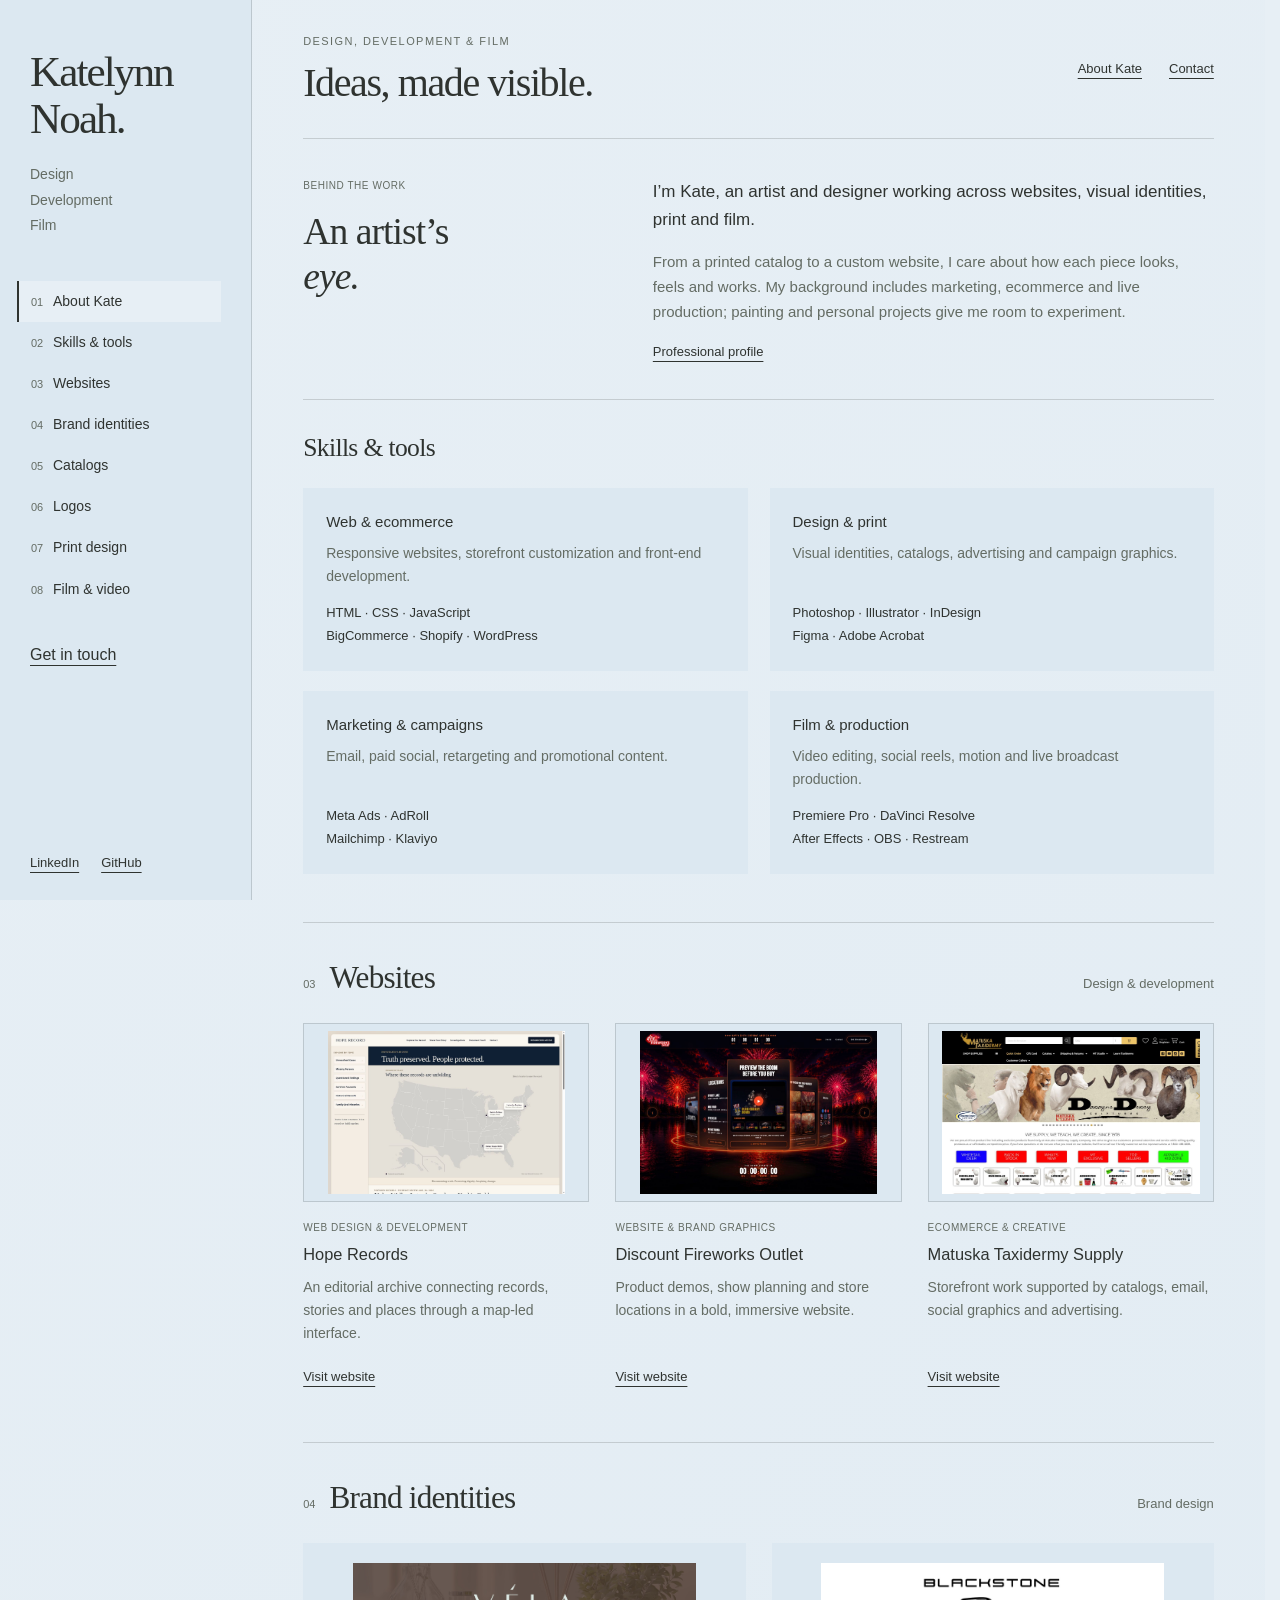
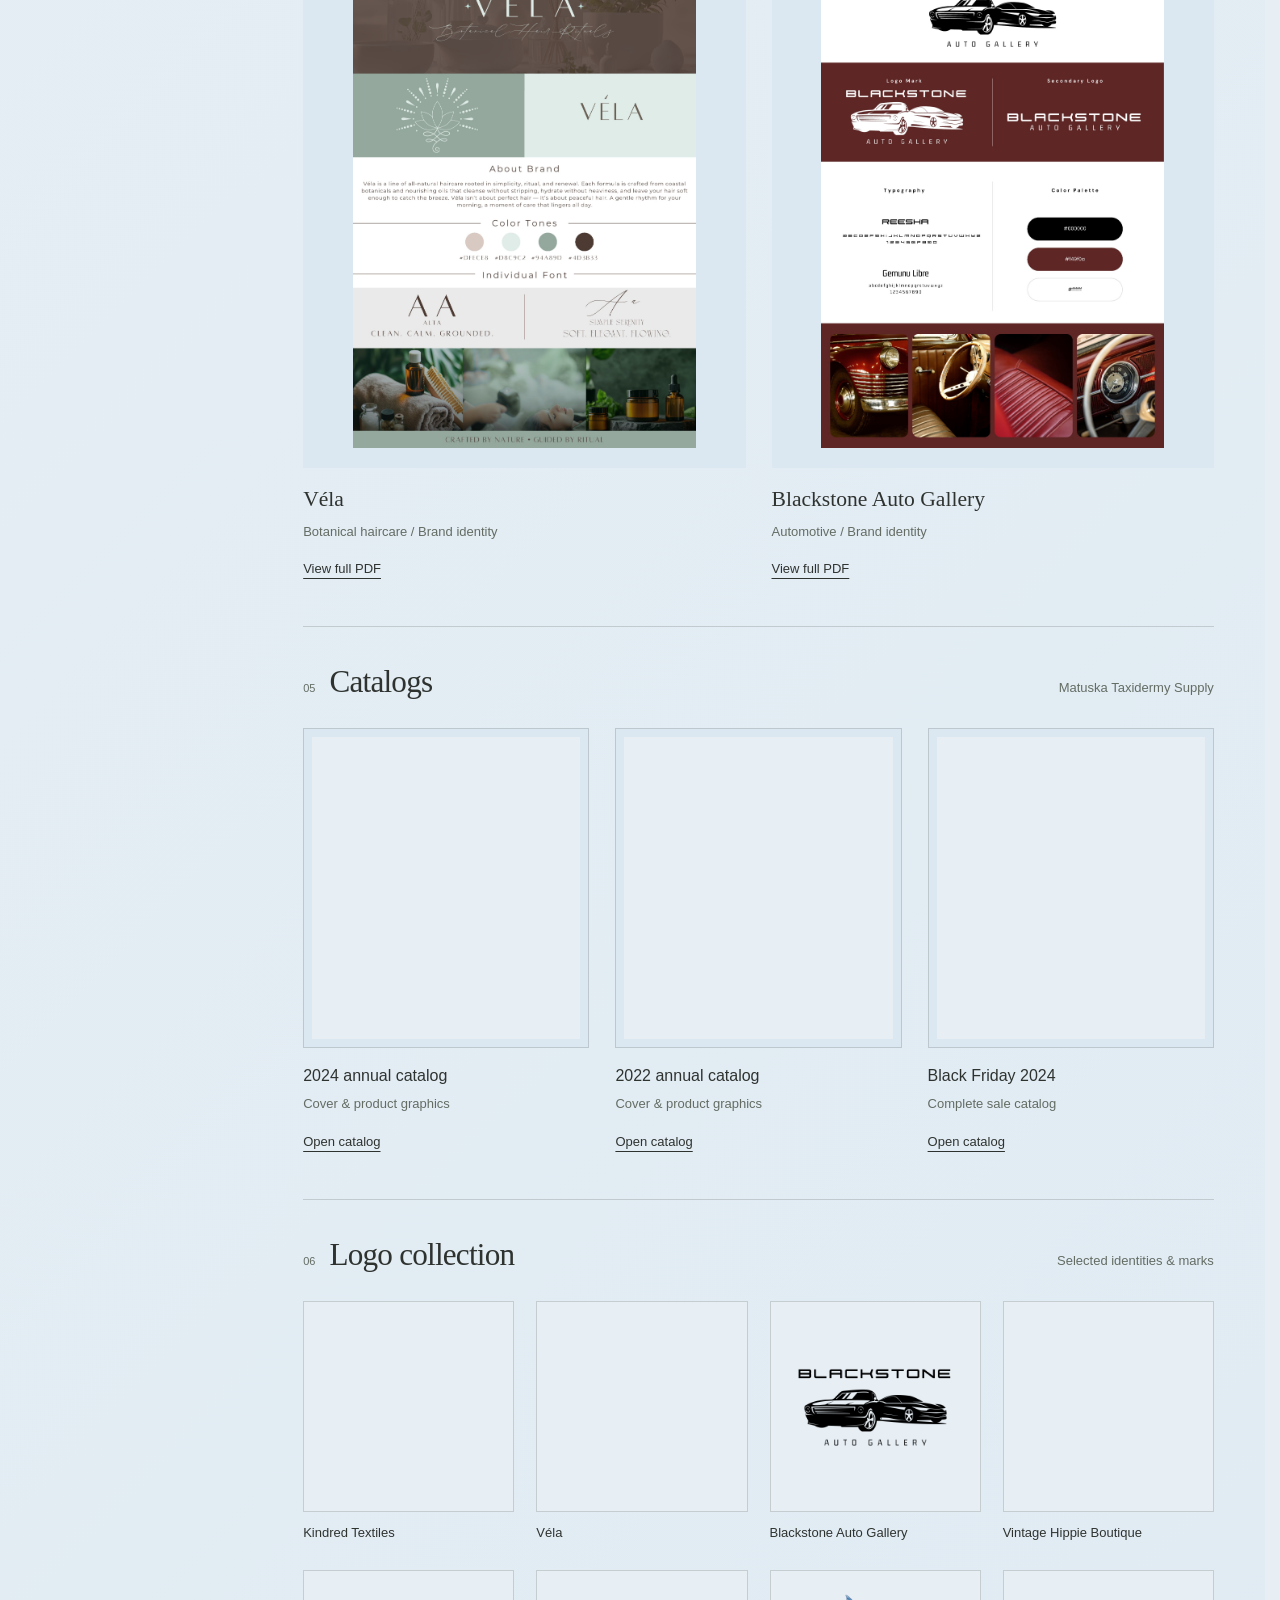
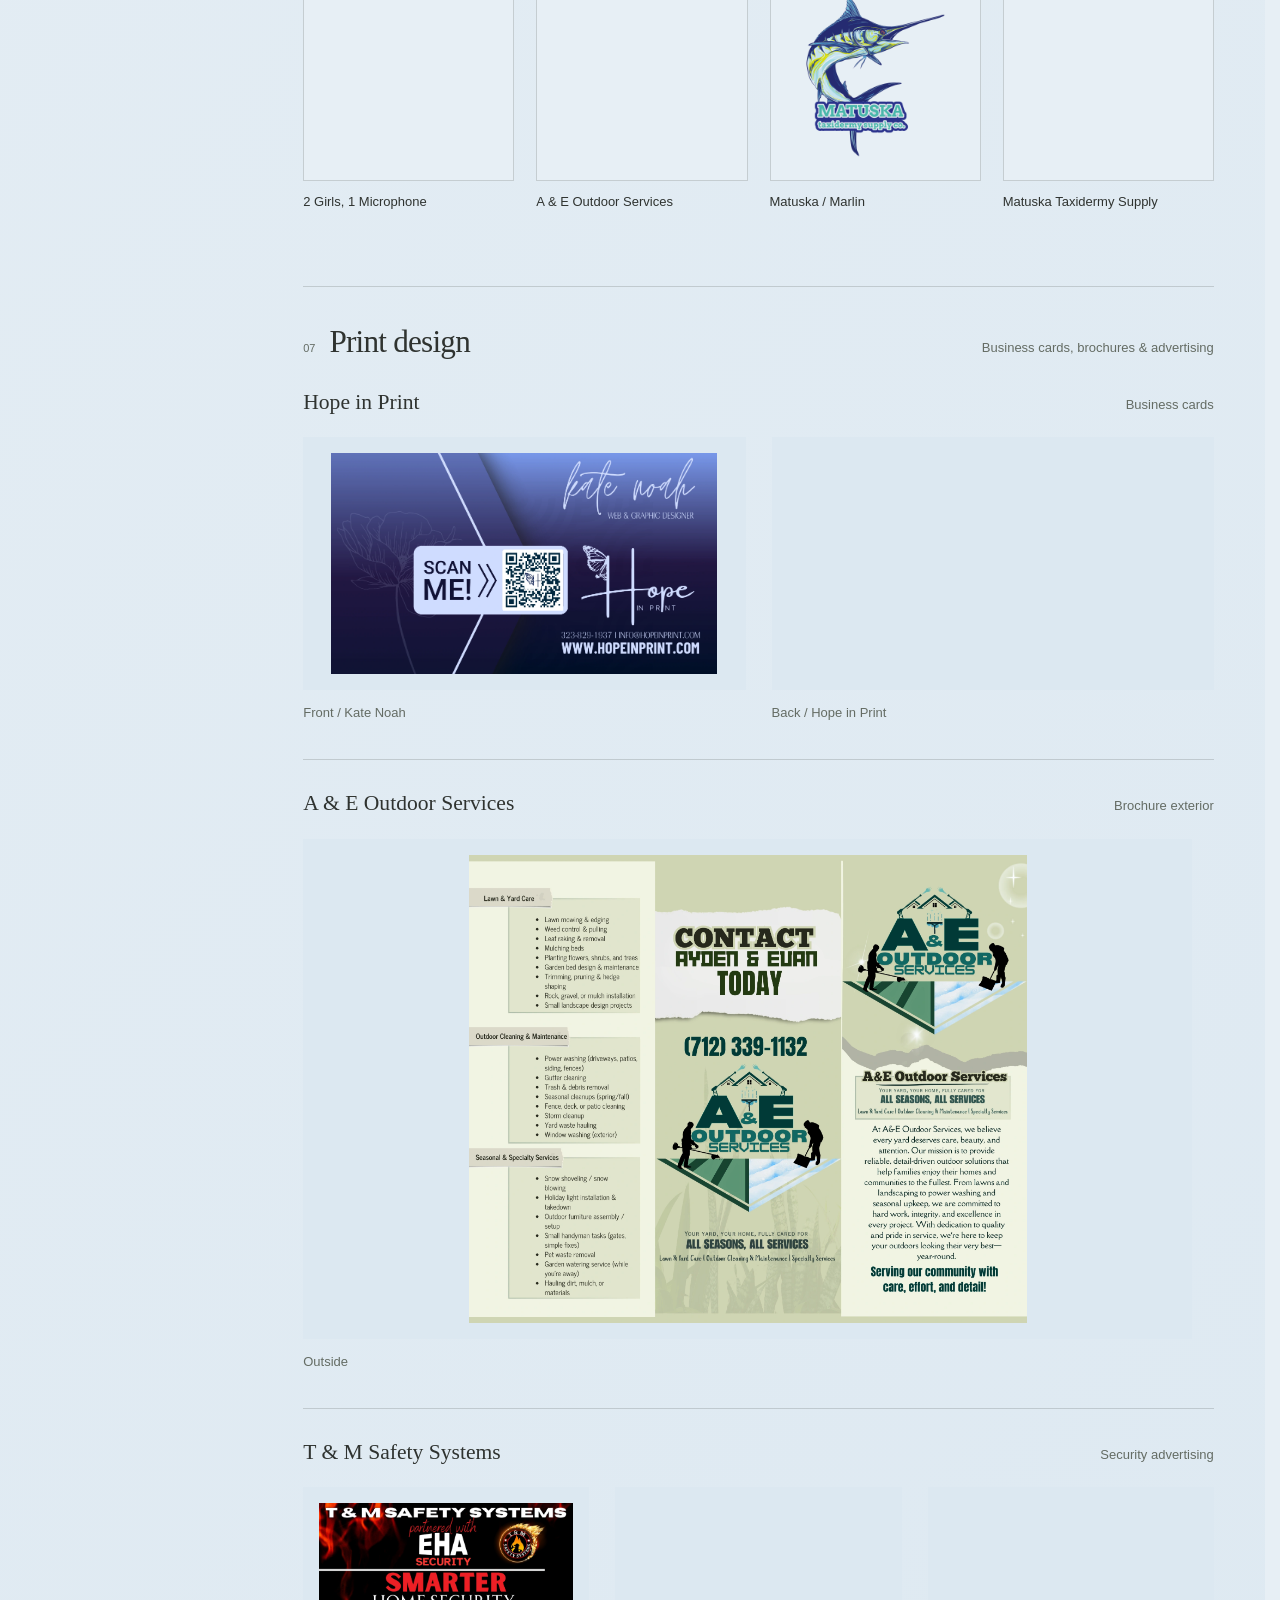
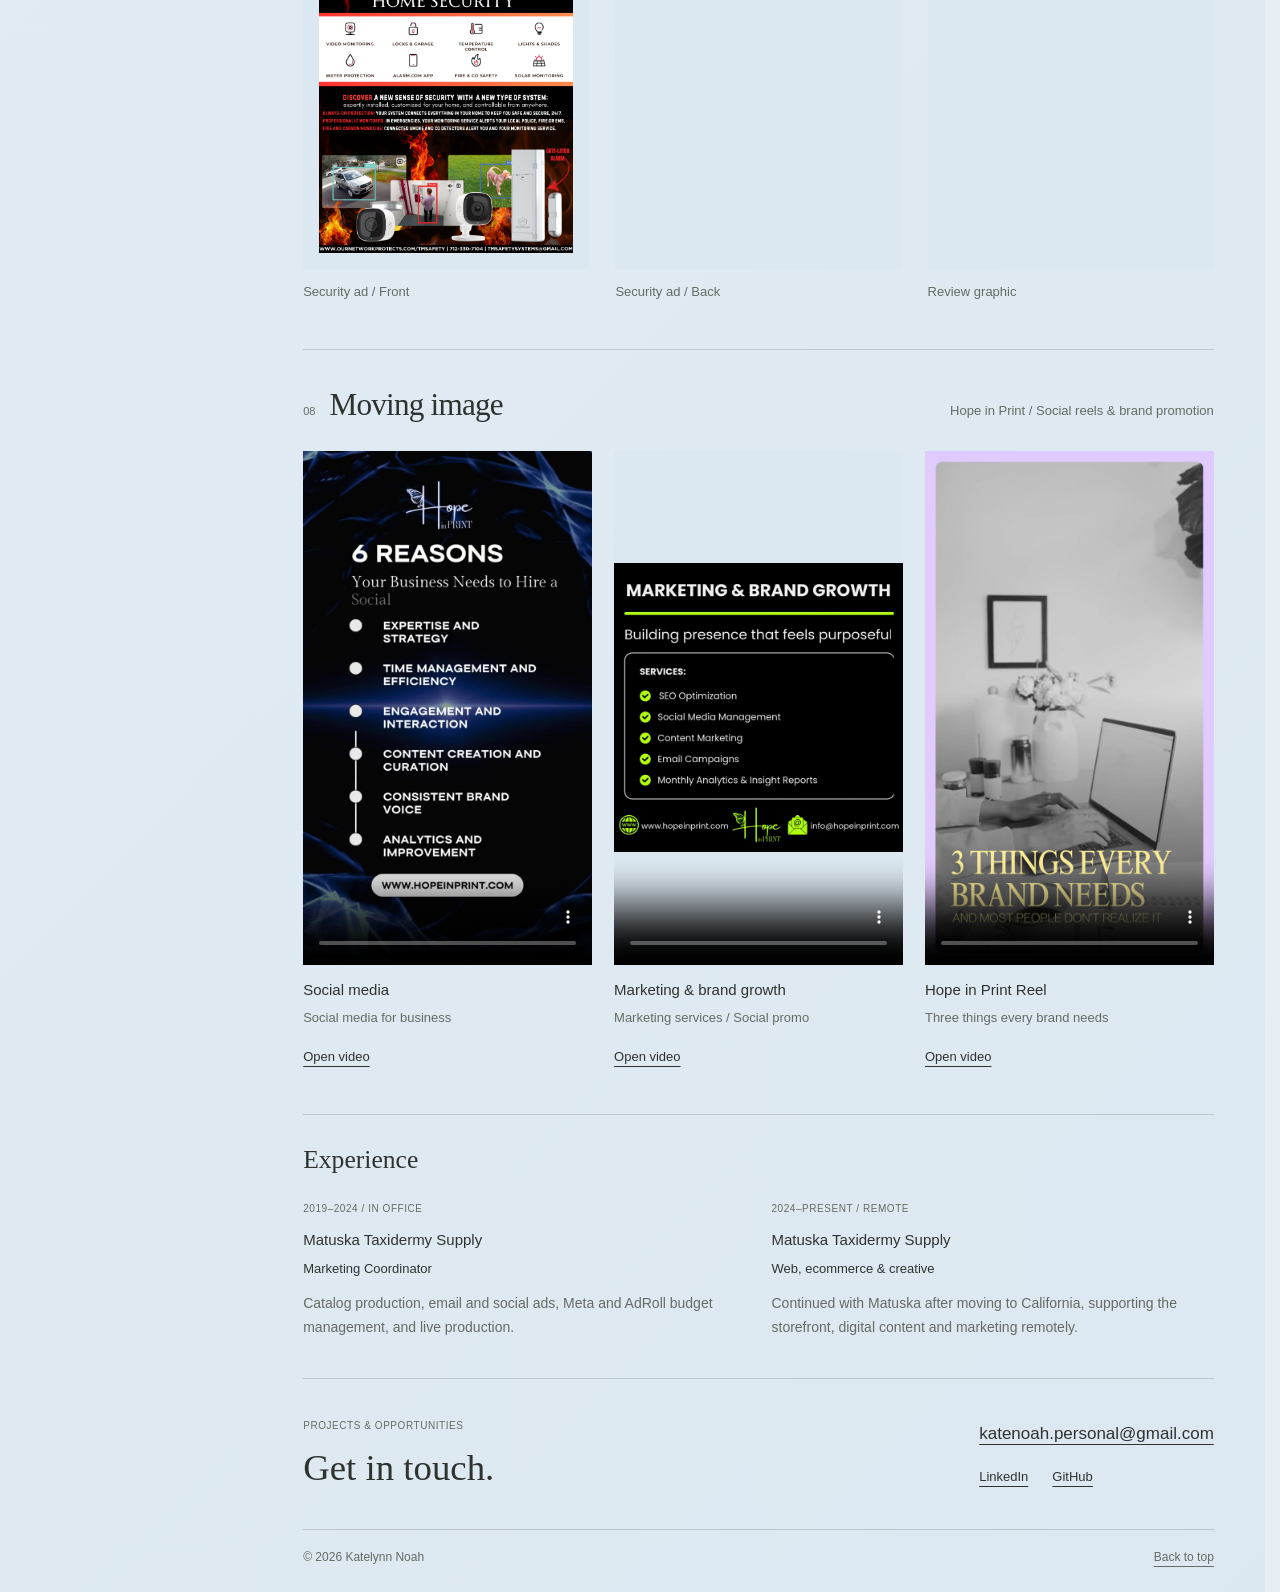
==== index.html @ a86d3ee1 "Soften portfolio into powder blue gradient with consistent logo surfaces" ====
<!doctype html>
<html lang="en">
<head>
  <meta charset="utf-8">
  <meta name="viewport" content="width=device-width, initial-scale=1">
  <meta name="theme-color" content="#e7eff5">
  <meta name="description" content="Katelynn Noah. Design, development and film. Selected websites, brand identities, catalogs, logos, print and moving image.">
  <meta property="og:title" content="Katelynn Noah — Creative Portfolio">
  <meta property="og:description" content="Selected work in design, development and film.">
  <meta property="og:type" content="website">
  <title>Katelynn Noah — Creative Portfolio</title>
  <link rel="icon" type="image/svg+xml" href="data:image/svg+xml,%3Csvg%20xmlns%3D%22http%3A//www.w3.org/2000/svg%22%20viewBox%3D%220%200%2064%2064%22%3E%3Crect%20width%3D%2264%22%20height%3D%2264%22%20fill%3D%22%232f3330%22/%3E%3Ctext%20x%3D%2232%22%20y%3D%2245%22%20text-anchor%3D%22middle%22%20font-family%3D%22Georgia%2Cserif%22%20font-size%3D%2243%22%20fill%3D%22%23e7eff5%22%3Ek%3C/text%3E%3C/svg%3E">
  <style>
/* A quiet powder-blue palette with a subtle page gradient. */
:root {
  --cream: #e7eff5;
  --sage: #dce8f1;
  --ink: #2f3330;
  --muted: #646c64;
  --line: rgb(47 51 48 / .18);
  --rail-width: 252px;
  --serif: Georgia, 'Times New Roman', serif;
  --sans: 'Helvetica Neue', Helvetica, Arial, sans-serif;
  font-family: var(--sans);
  font-size: 16px;
  color: var(--ink);
  background: var(--cream);
  color-scheme: light;
}
* { box-sizing: border-box; }
html { scroll-padding-top: 24px; scrollbar-gutter: stable; }
body { margin: 0; line-height: 1.65; background: linear-gradient(135deg, var(--cream) 0%, var(--sage) 100%); }
body.dialog-open { overflow: hidden; }
h1,h2,h3,h4,p,figure { margin: 0; }
img,video { display: block; max-width: 100%; }
a { color: inherit; text-decoration-thickness: 1px; text-underline-offset: 5px; }
a:hover { text-decoration-thickness: 2px; }
a:focus-visible,button:focus-visible,video:focus-visible { outline: 2px solid var(--ink); outline-offset: 5px; }
::selection { color: var(--ink); background: var(--sage); }
.skip-link { position: fixed; left: 18px; top: -90px; z-index: 100; padding: 10px 18px; background: var(--sage); color: var(--ink); }
.skip-link:focus { top: 15px; }
.portfolio-rail {
  position: fixed; inset: 0 auto 0 0; width: var(--rail-width);
  display: flex; flex-direction: column; overflow-y: auto;
  padding: 49px 30px 27px; background: var(--sage);
  border-right: 1px solid var(--line);
}
.identity { display: block; text-decoration: none; }
.identity h1 { font: 400 2.7rem/1.08 var(--serif); letter-spacing: -.045em; }
.role { margin-top: 20px; display: flex; flex-direction: column; font-size: .875rem; line-height: 1.8; color: var(--muted); }
.rail-nav { margin-top: 43px; }
.rail-nav a {
  display: grid; grid-template-columns: 22px 1fr; align-items: baseline;
  padding: 9px 0 9px 12px; margin-left: -13px;
  border-left: 2px solid transparent; font-size: .875rem; text-decoration: none;
}
.nav-number { font-size: .6875rem; font-variant-numeric: tabular-nums; color: var(--muted); }
.rail-nav a:hover { background: var(--cream); }
.rail-nav a[aria-current] { border-left-color: var(--ink); background: var(--cream); }
.rail-contact { align-self: start; margin-top: 32px; font-size: .875rem; }
.rail-bottom { margin-top: auto; padding-top: 38px; display: flex; gap: 22px; font-size: .8125rem; }
.portfolio-page { margin-left: var(--rail-width); padding-inline: clamp(28px,4vw,68px); max-width: 1510px; }
.page-header { display: flex; align-items: center; justify-content: space-between; gap: 28px; min-height: 139px; border-bottom: 1px solid var(--line); }
.page-header > div > p:not(.page-title) { font-size: .6875rem; text-transform: uppercase; letter-spacing: .13em; color: var(--muted); }
.page-header .page-title { font: 400 2.5rem/1.15 var(--serif); letter-spacing: -.035em; margin-top: 9px; }
.page-header nav { display: flex; gap: 27px; font-size: .8125rem; }
.mobile-index { display: none; }
.gallery-section { padding-block: 36px 47px; }
.gallery-section + .gallery-section { border-top: 1px solid var(--line); }
.section-heading { display: flex; justify-content: space-between; align-items: baseline; gap: 25px; margin-bottom: 27px; }
.section-title { display: flex; gap: 14px; align-items: baseline; }
.section-number { color: var(--muted); font-size: .6875rem; font-variant-numeric: tabular-nums; }
h2 { font: 400 1.95rem/1.2 var(--serif); letter-spacing: -.025em; }
.section-heading > p { font-size: .8125rem; color: var(--muted); text-align: right; }
.art { display: block; position: relative; overflow: hidden; text-decoration: none; }
.art img { width: 100%; height: 100%; object-fit: contain; }
.enlarge-label { position: absolute; right: 10px; bottom: 10px; padding: 5px 10px; background: var(--cream); color: var(--ink); border: 1px solid var(--line); font-size: .6875rem; opacity: 0; }
.art:hover .enlarge-label,.art:focus-visible .enlarge-label { opacity: 1; }
.project-link { justify-self: start; align-self: start; display: inline-block; font-size: .8125rem; white-space: nowrap; }

/* Each card shares the parent's image, title, description and link rows.
   A longer caption expands the shared row rather than pushing one link down. */
.website-grid,.board-grid,.logo-grid,.graphic-grid,.print-pair,.security-grid,.video-grid,.skills-grid { display: grid; align-items: stretch; gap: 0 26px; }
.website-grid { grid-template-columns: repeat(3,minmax(0,1fr)); }
.website-card { display: grid; grid-template-rows: subgrid; grid-row: span 5; row-gap: 0; padding-bottom: 8px; }
.website-copy { display: contents; }
.web-preview { width: 100%; aspect-ratio: 16/10; background: var(--sage); border: 1px solid var(--line); }
.web-preview img { padding: 7px; }
.eyebrow { text-transform: uppercase; font-size: .625rem; letter-spacing: .055em; color: var(--muted); }
.website-copy > .eyebrow { padding-top: 18px; }
.website-copy > h3 { font: 500 1.025rem/1.4 var(--sans); padding-top: 7px; }
.website-copy > p:not(.eyebrow) { color: var(--muted); font-size: .875rem; line-height: 1.65; padding-top: 10px; }
.website-copy > .project-link { margin-top: 20px; }
.board-grid { grid-template-columns: repeat(2,minmax(0,1fr)); }
.board-card { display: grid; grid-template-rows: subgrid; grid-row: span 4; row-gap: 0; }
.board-art { width: 100%; aspect-ratio: 4/5; max-height: 525px; padding: 20px; background: var(--sage); }
.board-card > h3 { font: 400 1.35rem/1.35 var(--serif); padding-top: 17px; }
.board-card > p { font-size: .8125rem; color: var(--muted); padding-top: 6px; }
.board-card > .project-link { margin-top: 16px; }
.catalog-grid { display: grid; grid-template-columns: repeat(3,minmax(0,1fr)); gap: 0 26px; }
.catalog-card { display: grid; grid-template-rows: subgrid; grid-row: span 4; row-gap: 0; }
.reader-frame { height: 320px; background: var(--sage); padding: 8px; border: 1px solid var(--line); }
.reader-frame iframe { display: block; width: 100%; height: 100%; border: 0; background: var(--cream); }
.catalog-card > h3 { font: 500 1rem/1.4 var(--sans); padding-top: 17px; }
.catalog-card > p { font-size: .8125rem; color: var(--muted); padding-top: 6px; }
.catalog-card > .project-link { margin-top: 16px; }
.logo-grid { grid-template-columns: repeat(4,minmax(0,1fr)); column-gap: 22px; }
.logo-card { display: grid; grid-template-rows: subgrid; grid-row: span 2; row-gap: 0; }
.logo-art { aspect-ratio: 1; border: 1px solid var(--line); background: var(--cream); }
.logo-art img { padding: 6px; }
/* Blend white-backed artwork into the shared powder-blue logo surface. */
.logo-art, .image-dialog.logo-preview { isolation: isolate; }
.logo-art img[src*="logo-blackstone"], .logo-art img[src*="logo-matuska-marlin-archive"],
.image-dialog.logo-preview img[src*="logo-blackstone"], .image-dialog.logo-preview img[src*="logo-matuska-marlin-archive"] { mix-blend-mode: multiply; }
.logo-card figcaption { padding-block: 12px 27px; font-size: .8125rem; line-height: 1.45; }
.graphic-grid { grid-template-columns: repeat(2,minmax(0,1fr)); }
.graphic-card { display: grid; grid-template-rows: subgrid; grid-row: span 3; row-gap: 0; }
.graphic-card figcaption { display: contents; }
.graphic-art { aspect-ratio: 1; padding: 17px; background: var(--sage); }
.graphic-card h3 { font: 500 1rem/1.4 var(--sans); padding-top: 16px; }
.graphic-card figcaption p { font-size: .8125rem; color: var(--muted); padding-block: 6px 29px; }
.project-heading { display: flex; justify-content: space-between; align-items: baseline; gap: 20px; margin-bottom: 20px; }
.project-heading h3 { font: 400 1.35rem/1.4 var(--serif); }
.project-heading p { font-size: .8125rem; color: var(--muted); }
.print-project + .print-project { border-top: 1px solid var(--line); padding-top: 28px; margin-top: 36px; }
.print-pair { grid-template-columns: repeat(2,minmax(0,1fr)); }
.print-pair figure,.security-grid figure { display: grid; grid-template-rows: subgrid; grid-row: span 2; row-gap: 0; }
.print-art { aspect-ratio: 4/3; padding: 16px; background: var(--sage); }
.business-pair .print-art { aspect-ratio: 7/4; }
.single-print { grid-template-columns: minmax(0,1fr); }
.single-print .print-art { aspect-ratio: 16/9; max-height: 500px; background: var(--sage); }
.print-project figcaption { font-size: .8125rem; color: var(--muted); padding-top: 12px; }
.security-grid { grid-template-columns: repeat(3,minmax(0,1fr)); }
.security-grid .print-art { aspect-ratio: 3/4; background: var(--sage); }
.video-grid { grid-template-columns: repeat(3,minmax(0,1fr)); column-gap: 22px; }
.video-card { display: grid; grid-template-rows: subgrid; grid-row: span 4; row-gap: 0; }
.video-caption { display: contents; }
.video-frame { aspect-ratio: 9/16; background: var(--sage); }
.video-frame video { height: 100%; width: 100%; object-fit: contain; }
.video-caption h3 { font: 500 .9375rem/1.45 var(--sans); padding-top: 15px; }
.video-caption p { font-size: .8125rem; color: var(--muted); padding-top: 6px; }
.video-direct { margin-top: 17px; }
.about-section { padding-block: 39px 34px; }
.about-grid { display: grid; grid-template-columns: 1fr 1.8fr; gap: 38px; }
.about-grid .eyebrow { margin-bottom: 14px; }
.about-grid h2 { font-size: 2.35rem; }
.about-grid h2 em { font-weight: 400; }
.about-copy .lead { font-size: 1.0625rem; }
.about-copy > p + p { margin-top: 16px; font-size: .9375rem; color: var(--muted); }
.about-copy .project-link { margin-top: 17px; }
.experience-grid { display: grid; grid-template-columns: repeat(2,minmax(0,1fr)); gap: 0 26px; border-block: 1px solid var(--line); margin-top: 34px; padding-block: 27px; }
.experience-grid > h3 { grid-column: 1/-1; font: 400 1.6rem/1.4 var(--serif); padding-bottom: 23px; }
.experience-item { display: grid; grid-template-rows: subgrid; grid-row: span 4; row-gap: 0; }
.experience-item h4 { font-weight: 500; font-size: .9375rem; padding-top: 11px; }
.experience-item .role { display: block; margin: 0; padding-top: 4px; color: var(--ink); font-size: .8125rem; }
.experience-item > p:last-child { color: var(--muted); font-size: .875rem; padding-top: 12px; }
.skills-heading { margin-top: 0; }
.skills-heading h2 { font: 400 1.6rem/1.4 var(--serif); }
.skills-grid { grid-template-columns: repeat(2,minmax(0,1fr)); margin-top: 22px; row-gap: 20px; column-gap: 22px; }
.skill { display: grid; grid-template-rows: subgrid; grid-row: span 3; row-gap: 0; padding: 23px; background: var(--sage); }
.skill h3 { font: 500 .9375rem/1.4 var(--sans); }
.skill > p { color: var(--muted); font-size: .875rem; padding-top: 10px; }
.skill .tools { color: var(--ink); font-size: .8125rem; line-height: 1.8; padding-top: 13px; }
.contact-trigger { border: 0; padding: 0; background: transparent; color: inherit; font: inherit; text-decoration: underline; text-decoration-thickness: 1px; text-underline-offset: 5px; cursor: pointer; }
.contact-trigger:hover { text-decoration-thickness: 2px; }
.contact-card { position: fixed; inset: 0; margin: auto; width: min(520px,calc(100% - 40px)); height: fit-content; max-height: calc(100dvh - 40px); overflow: auto; padding: 38px; border: 1px solid var(--line); background: var(--cream); color: var(--ink); box-shadow: 0 16px 60px rgb(47 51 48 / .12); }
.contact-card::backdrop { background: rgb(47 51 48 / .25); backdrop-filter: blur(3px); }
.contact-card-heading { display: flex; align-items: center; justify-content: space-between; gap: 24px; margin-bottom: 32px; }
.contact-close { display: grid; place-items: center; width: 34px; height: 34px; border: 1px solid var(--line); color: var(--ink); background: var(--sage); cursor: pointer; }
.contact-card h2 { font-size: 2.65rem; line-height: 1.15; }
#contact-description { margin-top: 10px; font-size: .875rem; color: var(--muted); }
.contact-email { margin-top: 29px; padding: 20px; background: var(--sage); }
.contact-email .eyebrow { margin-bottom: 8px; }
.contact-profiles { display: flex; gap: 32px; border-bottom: 1px solid var(--line); margin-top: 26px; padding-bottom: 26px; font-size: .875rem; }
.contact-profiles a { display: inline-flex; align-items: center; gap: 9px; }
.contact-card-note { padding-top: 20px; font-size: .75rem; color: var(--muted); }
.contact-fallback { padding-block: 20px; }
.email-link { font-size: 1.0625rem; overflow-wrap: anywhere; }
.social-links { display: flex; gap: 24px; margin-top: 18px; font-size: .8125rem; }
footer { display: flex; justify-content: space-between; gap: 18px; border-top: 1px solid var(--line); margin-top: 39px; padding-top: 18px; color: var(--muted); font-size: .75rem; }
.image-dialog { position: fixed; width: min(1150px,calc(100% - 40px)); max-height: calc(100dvh - 40px); padding: 0; border: 1px solid var(--line); background: var(--cream); color: var(--ink); }
.image-dialog::backdrop { background: rgb(47 51 48 / .74); }
.dialog-header { display: flex; justify-content: space-between; align-items: center; gap: 20px; padding: 15px 20px; border-bottom: 1px solid var(--line); background: var(--cream); position: sticky; top: 0; z-index: 1; }
.dialog-header p { font-size: .875rem; }
.dialog-header button { padding: 6px 14px; border: 1px solid var(--line); background: var(--sage); color: var(--ink); font: inherit; font-size: .8125rem; cursor: pointer; }
.image-dialog > img { width: 100%; max-height: calc(100dvh - 120px); object-fit: contain; background: var(--cream); }

@supports not (grid-template-rows: subgrid) {
  .website-card,.board-card,.catalog-card,.logo-card,.graphic-card,.video-card { display: flex; flex-direction: column; }
  .website-copy,.video-caption { display: flex; flex: 1; flex-direction: column; }
  .website-copy > h3,.video-caption h3 { min-height: 3.3em; }
  .website-copy > p:not(.eyebrow),.video-caption p { flex: 1; }
  .website-copy .project-link,.video-caption .project-link { align-self: start; }
  .graphic-card figcaption { display: block; }
}
@media (min-width: 1750px) { :root { --rail-width: 280px; } .portfolio-rail { padding-inline: 39px; } .board-art { max-height: 620px; } }
@media (max-width: 1100px) {
  html { scroll-padding-top: 98px; }
  .portfolio-rail { position: static; width: auto; height: auto; padding: 26px 32px; display: grid; grid-template-columns: 1fr auto; gap: 0 25px; align-items: center; border-right: 0; border-bottom: 1px solid var(--line); }
  .identity h1 { font-size: 2rem; line-height: 1.2; }
  .identity h1 br { display: none; }
  .role { flex-direction: row; flex-wrap: wrap; gap: 15px; margin-top: 7px; font-size: .8125rem; }
  .rail-nav,.rail-bottom { display: none; }
  .rail-contact { margin: 0; font-size: .8125rem; }
  .portfolio-page { margin-left: 0; padding-inline: 32px; }
  .page-header { min-height: 105px; }
  .page-header .page-title { font-size: 2.1rem; }
  .mobile-index { display: flex; position: sticky; top: 0; z-index: 20; justify-content: center; flex-wrap: wrap; gap: 0 24px; padding-block: 12px; border-bottom: 1px solid var(--line); background: var(--cream); }
  .mobile-index a { padding-block: 4px; font-size: .8125rem; text-decoration: none; }
  .mobile-index a[aria-current] { text-decoration: underline; }
  .mobile-index .nav-number { display: none; }
  .logo-grid { grid-template-columns: repeat(4,minmax(0,1fr)); }
  .board-art { max-height: 500px; }
}
@media (max-width: 760px) {
  .portfolio-rail { padding-inline: 24px; }
  .portfolio-page { padding-inline: 24px; }
  .gallery-section { padding-block: 30px 34px; }
  .section-heading { align-items: start; }
  .section-heading > p { max-width: 40%; }
  .website-grid,.catalog-grid { grid-template-columns: 1fr; }
  .website-card { padding-bottom: 33px; }
  .website-card:last-child { padding-bottom: 0; }
  .web-preview { aspect-ratio: 16/10; }
  .website-copy > h3 { font-size: 1.125rem; }
  .website-copy > p:not(.eyebrow) { font-size: .9375rem; }
  .catalog-card { padding-bottom: 32px; }
  .catalog-card:last-child { padding-bottom: 0; }
  .reader-frame { height: 430px; }
  .logo-grid { grid-template-columns: repeat(3,minmax(0,1fr)); column-gap: 18px; }
  .video-grid { grid-template-columns: repeat(2,minmax(0,1fr)); }
  .video-card { padding-bottom: 28px; }
  .about-grid { grid-template-columns: 1fr; gap: 22px; }
}
@media (max-width: 520px) {
  .portfolio-rail { display: block; padding: 23px 20px; }
  .identity h1 { font-size: 1.95rem; }
  .role { font-size: .75rem; gap: 12px; }
  .rail-contact { display: inline-block; margin-top: 16px; }
  .portfolio-page { padding-inline: 20px; }
  .page-header { min-height: 102px; gap: 20px; }
  .page-header .page-title { font-size: 1.9rem; }
  .page-header nav { gap: 17px; font-size: .75rem; }
  .mobile-index { column-gap: 18px; padding-block: 10px; }
  .mobile-index a { font-size: .75rem; }
  .section-heading { display: block; margin-bottom: 21px; }
  .section-heading > p { text-align: left; max-width: none; margin-top: 8px; }
  h2 { font-size: 1.8rem; }
  .board-grid,.print-pair,.skills-grid { grid-template-columns: 1fr; }
  .board-card { padding-bottom: 32px; }
  .board-card:last-child { padding-bottom: 0; }
  .board-art { max-height: none; }
  .reader-frame { height: 365px; }
  .logo-grid { grid-template-columns: repeat(2,minmax(0,1fr)); column-gap: 16px; }
  .logo-card figcaption { font-size: .75rem; padding-bottom: 23px; }
  .graphic-grid { column-gap: 16px; }
  .graphic-art { padding: 10px; }
  .graphic-card h3 { font-size: .875rem; }
  .graphic-card figcaption p { font-size: .75rem; }
  .project-heading { display: block; }
  .project-heading p { margin-top: 5px; }
  .print-pair figure { padding-bottom: 22px; }
  .print-pair figure:last-child { padding-bottom: 0; }
  .security-grid { grid-template-columns: 1fr; }
  .security-grid figure { padding-bottom: 23px; }
  .security-grid figure:last-child { padding-bottom: 0; }
  .video-grid { column-gap: 16px; }
  .video-grid { grid-template-columns: 1fr; }
  .video-caption h3 { font-size: .875rem; }
  .video-caption p,.video-direct { font-size: .75rem; }
  .experience-grid { grid-template-columns: 1fr; }
  .experience-item + .experience-item { margin-top: 26px; }
  .skill { padding: 20px; }
  .skills-grid { row-gap: 0; }
  .skill + .skill { margin-top: 20px; }
  .about-grid h2 { font-size: 2rem; }
  .contact-card { padding: 24px; width: calc(100% - 32px); }
  .contact-card-heading { margin-bottom: 26px; }
  .contact-card h2 { font-size: 2.2rem; }
  .contact-email { padding: 16px; }
  .email-link { font-size: .9375rem; }
  .image-dialog { width: calc(100% - 20px); }
  .dialog-header { padding: 12px 15px; }
  .enlarge-label { display: none; }
}
@media print {
  .portfolio-rail,.page-header,.mobile-index,.skip-link,.image-dialog,.contact-card,.enlarge-label { display: none; }
  .portfolio-page { margin: 0; padding: 0; }
  .gallery-section { padding-block: 20px; }
  .art,figure,.website-card { break-inside: avoid; }
}


/* Introductory sections share the work gallery's content edges. */
.skills-section { border-top: 1px solid var(--line); padding-block: 30px 48px; }
#work { border-top: 1px solid var(--line); }
.experience-section { padding-block: 0 39px; }
.experience-section .experience-grid { margin-top: 0; border-bottom: 0; padding-bottom: 0; }
.contact-section { border-top: 1px solid var(--line); padding-block: 39px 24px; }
.contact-main { display: grid; grid-template-columns: 1fr 1.2fr; gap: 28px; align-items: center; }
.contact-main .eyebrow { margin-bottom: 12px; }
.contact-main h2 { font-size: 2.3rem; }
.contact-details { justify-self: end; }
.contact-heading-trigger { text-decoration: none; text-align: left; }
.contact-heading-trigger:hover { text-decoration: underline; }
@media (max-width: 760px) {
  .contact-main { grid-template-columns: 1fr; gap: 22px; }
  .contact-details { justify-self: start; }
}
@media (max-width: 520px) {
  .contact-main h2 { font-size: 2rem; }
}
</style>
</head>
<body id="top">
  <a class="skip-link" href="#main">Skip to content</a>
  <aside class="portfolio-rail" aria-label="Portfolio navigation">
    <div><a class="identity" href="#top" aria-label="Katelynn Noah, back to top"><h1>Katelynn <br>Noah.</h1></a><p class="role"><span>Design</span><span>Development</span><span>Film</span></p></div>
    <nav class="rail-nav" aria-label="Work and about"><a href="#about" data-section-link><span class="nav-number">01</span><span>About Kate</span></a><a href="#skills" data-section-link><span class="nav-number">02</span><span>Skills &amp; tools</span></a><a href="#websites" data-section-link><span class="nav-number">03</span><span>Websites</span></a><a href="#brand-boards" data-section-link><span class="nav-number">04</span><span>Brand identities</span></a><a href="#catalogs" data-section-link><span class="nav-number">05</span><span>Catalogs</span></a><a href="#logos" data-section-link><span class="nav-number">06</span><span>Logos</span></a><a href="#business-cards" data-section-link><span class="nav-number">07</span><span>Print design</span></a><a href="#motion" data-section-link><span class="nav-number">08</span><span>Film &amp; video</span></a></nav>
    <button class="rail-contact contact-trigger" type="button" data-open-contact aria-haspopup="dialog" aria-controls="contact">Get in touch</button>
    <div class="rail-bottom"><a href="https://www.linkedin.com/in/katelynnnoah" target="_blank" rel="noopener noreferrer">LinkedIn</a><a href="https://github.com/katenoahpersonal-svg" target="_blank" rel="noopener noreferrer">GitHub</a></div>
  </aside>
  <div class="portfolio-page">
    <header class="page-header"><div><p>Design, development &amp; film</p><p class="page-title">Ideas, made visible.</p></div><nav aria-label="Profile and contact"><a href="#about">About Kate</a><button class="contact-trigger" type="button" data-open-contact aria-haspopup="dialog" aria-controls="contact">Contact</button></nav></header>
    <nav class="mobile-index" aria-label="Browse the work"><a href="#about" data-section-link><span class="nav-number">01</span><span>About Kate</span></a><a href="#skills" data-section-link><span class="nav-number">02</span><span>Skills &amp; tools</span></a><a href="#websites" data-section-link><span class="nav-number">03</span><span>Websites</span></a><a href="#brand-boards" data-section-link><span class="nav-number">04</span><span>Brand identities</span></a><a href="#catalogs" data-section-link><span class="nav-number">05</span><span>Catalogs</span></a><a href="#logos" data-section-link><span class="nav-number">06</span><span>Logos</span></a><a href="#business-cards" data-section-link><span class="nav-number">07</span><span>Print design</span></a><a href="#motion" data-section-link><span class="nav-number">08</span><span>Film &amp; video</span></a></nav>
    <main id="main">
      <section class="about-section" id="about" aria-labelledby="about-title"><div class="shell">
      <div class="about-grid"><div><p class="eyebrow">Behind the work</p><h2 id="about-title">An artist’s<br><em>eye.</em></h2></div><div class="about-copy"><p class="lead">I’m Kate, an artist and designer working across websites, visual identities, print and film.</p><p>From a printed catalog to a custom website, I care about how each piece looks, feels and works. My background includes marketing, ecommerce and live production; painting and personal projects give me room to experiment.</p><a class="project-link" href="https://www.linkedin.com/in/katelynnnoah" target="_blank" rel="noopener noreferrer">Professional profile</a></div></div>
      
      </div></section>
<section class="skills-section" id="skills" aria-labelledby="skills-title"><div class="skills-heading"><h2 id="skills-title">Skills &amp; tools</h2></div><div class="skills-grid"><div class="skill"><h3>Web & ecommerce</h3><p>Responsive websites, storefront customization and front-end development.</p><p class="tools">HTML · CSS · JavaScript<br>BigCommerce · Shopify · WordPress</p></div><div class="skill"><h3>Design & print</h3><p>Visual identities, catalogs, advertising and campaign graphics.</p><p class="tools">Photoshop · Illustrator · InDesign<br>Figma · Adobe Acrobat</p></div><div class="skill"><h3>Marketing & campaigns</h3><p>Email, paid social, retargeting and promotional content.</p><p class="tools">Meta Ads · AdRoll<br>Mailchimp · Klaviyo</p></div><div class="skill"><h3>Film & production</h3><p>Video editing, social reels, motion and live broadcast production.</p><p class="tools">Premiere Pro · DaVinci Resolve<br>After Effects · OBS · Restream</p></div></div></section>
<div id="work"><section class="gallery-section websites" id="websites" aria-labelledby="websites-title">
        <div class="section-heading"><div class="section-title"><span class="section-number">03</span><h2 id="websites-title">Websites</h2></div><p>Design &amp; development</p></div>
        <div class="website-grid"><article class="website-card">
<a class="art web-preview" href="assets/hope-records.jpg" data-image-title="Hope Records" aria-label="Enlarge Hope Records"><img src="assets/hope-records.jpg" width="1348" height="926" loading="lazy" decoding="async" alt="Hope Records website with an editorial masthead, archive headline and interactive United States map"><span class="enlarge-label" aria-hidden="true">View larger</span></a>
<div class="website-copy"><p class="eyebrow">Web design &amp; development</p><h3>Hope Records</h3><p>An editorial archive connecting records, stories and places through a map-led interface.</p><a class="project-link" href="https://katenoahpersonal-svg.github.io/Hope-Records/" target="_blank" rel="noopener noreferrer">Visit website</a></div></article>
<article class="website-card">
<a class="art web-preview" href="assets/dfo-website.jpg" data-image-title="Discount Fireworks Outlet" aria-label="Enlarge Discount Fireworks Outlet"><img src="assets/dfo-website.jpg" width="1363" height="936" loading="lazy" decoding="async" alt="Discount Fireworks Outlet website with fireworks, show-planning cards and video previews"><span class="enlarge-label" aria-hidden="true">View larger</span></a>
<div class="website-copy"><p class="eyebrow">Website &amp; brand graphics</p><h3>Discount Fireworks Outlet</h3><p>Product demos, show planning and store locations in a bold, immersive website.</p><a class="project-link" href="https://dfofireworks.com/" target="_blank" rel="noopener noreferrer">Visit website</a></div></article>
<article class="website-card">
<a class="art web-preview" href="assets/matuska-shop-website.jpg" data-image-title="Matuska Taxidermy Supply — storefront" aria-label="Enlarge Matuska storefront"><img src="assets/matuska-shop-website.jpg" width="1348" height="850" loading="lazy" decoding="async" alt="Matuska Taxidermy Supply storefront with its black and gold header, featured products and shop categories"><span class="enlarge-label" aria-hidden="true">View larger</span></a>
<div class="website-copy"><p class="eyebrow">Ecommerce &amp; creative</p><h3>Matuska Taxidermy Supply</h3><p>Storefront work supported by catalogs, email, social graphics and advertising.</p><a class="project-link" href="https://shop.matuskataxidermy.com/" target="_blank" rel="noopener noreferrer">Visit website</a></div></article></div>
      </section>
<section class="gallery-section identities" id="brand-boards" aria-labelledby="identities-title">
        <div class="section-heading"><div class="section-title"><span class="section-number">04</span><h2 id="identities-title">Brand identities</h2></div><p>Brand design</p></div>
        <div class="board-grid"><article class="board-card"><a class="art board-art" href="assets/vela-brand-board.jpg" data-image-title="Véla — brand board" aria-label="Enlarge Véla — brand board"><img src="assets/vela-brand-board.jpg" width="1697" height="2400" loading="eager" fetchpriority="high" decoding="async" alt="Véla — brand board"><span class="enlarge-label" aria-hidden="true">View larger</span></a><h3>Véla</h3><p>Botanical haircare / Brand identity</p><a class="project-link" href="assets/vela-brand-board.pdf" target="_blank" rel="noopener noreferrer">View full PDF</a></article><article class="board-card"><a class="art board-art" href="assets/blackstone-brand-board.jpg" data-image-title="Blackstone Auto Gallery — brand board" aria-label="Enlarge Blackstone Auto Gallery — brand board"><img src="assets/blackstone-brand-board.jpg" width="1697" height="2400" loading="eager" fetchpriority="high" decoding="async" alt="Blackstone Auto Gallery — brand board"><span class="enlarge-label" aria-hidden="true">View larger</span></a><h3>Blackstone Auto Gallery</h3><p>Automotive / Brand identity</p><a class="project-link" href="assets/blackstone-brand-board.pdf" target="_blank" rel="noopener noreferrer">View full PDF</a></article></div>
      </section>
<section class="gallery-section catalogs" id="catalogs" aria-labelledby="catalogs-title">
        <div class="section-heading"><div class="section-title"><span class="section-number">05</span><h2 id="catalogs-title">Catalogs</h2></div><p>Matuska Taxidermy Supply</p></div>
        <div class="catalog-grid"><article class="catalog-card"><div class="reader-frame"><iframe title="Matuska 2024 annual catalog" src="https://e.issuu.com/embed.html?d=catalogpdf-2024_ed9341c711469d&amp;u=testrial&amp;backgroundColor=%23ffffff" loading="lazy" allow="fullscreen" allowfullscreen></iframe></div><h3>2024 annual catalog</h3><p>Cover & product graphics</p><a class="project-link" href="https://issuu.com/testrial/docs/catalogpdf-2024_ed9341c711469d" target="_blank" rel="noopener noreferrer">Open catalog</a></article><article class="catalog-card"><div class="reader-frame"><iframe title="Matuska 2022 annual catalog" src="https://e.issuu.com/embed.html?d=2022catalogissuu&amp;u=testrial&amp;backgroundColor=%23ffffff" loading="lazy" allow="fullscreen" allowfullscreen></iframe></div><h3>2022 annual catalog</h3><p>Cover & product graphics</p><a class="project-link" href="https://issuu.com/testrial/docs/2022catalogissuu" target="_blank" rel="noopener noreferrer">Open catalog</a></article><article class="catalog-card"><div class="reader-frame"><iframe title="Matuska Black Friday 2024" src="https://e.issuu.com/embed.html?d=blackfridaysale2024&amp;u=testrial&amp;backgroundColor=%23ffffff" loading="lazy" allow="fullscreen" allowfullscreen></iframe></div><h3>Black Friday 2024</h3><p>Complete sale catalog</p><a class="project-link" href="https://issuu.com/testrial/docs/blackfridaysale2024" target="_blank" rel="noopener noreferrer">Open catalog</a></article></div>
      </section>
<section class="gallery-section logos" id="logos" aria-labelledby="logos-title">
        <div class="section-heading"><div class="section-title"><span class="section-number">06</span><h2 id="logos-title">Logo collection</h2></div><p>Selected identities &amp; marks</p></div>
        <div class="logo-grid"><figure class="logo-card"><a class="art logo-art" href="assets/logo-kindred.webp" data-image-title="Kindred Textiles" aria-label="Enlarge Kindred Textiles"><img src="assets/logo-kindred.webp" width="2048" height="2048" loading="lazy" decoding="async" alt="Kindred Textiles"><span class="enlarge-label" aria-hidden="true">View larger</span></a><figcaption>Kindred Textiles</figcaption></figure>
<figure class="logo-card"><a class="art logo-art" href="assets/logo-vela.webp" data-image-title="Véla" aria-label="Enlarge Véla"><img src="assets/logo-vela.webp" width="2048" height="2048" loading="lazy" decoding="async" alt="Véla botanical haircare wordmark, exported from the supplied brand board"><span class="enlarge-label" aria-hidden="true">View larger</span></a><figcaption>Véla</figcaption></figure>
<figure class="logo-card"><a class="art logo-art" href="assets/logo-blackstone.webp" data-image-title="Blackstone Auto Gallery" aria-label="Enlarge Blackstone Auto Gallery"><img src="assets/logo-blackstone.webp" width="2048" height="2048" loading="lazy" decoding="async" alt="Blackstone Auto Gallery lettering with classic and modern car silhouettes"><span class="enlarge-label" aria-hidden="true">View larger</span></a><figcaption>Blackstone Auto Gallery</figcaption></figure>
<figure class="logo-card"><a class="art logo-art" href="assets/logo-vintage-hype.webp" data-image-title="Vintage Hippie Boutique" aria-label="Enlarge Vintage Hippie Boutique"><img src="assets/logo-vintage-hype.webp" width="2048" height="2048" loading="lazy" decoding="async" alt="Vintage Hippie Boutique"><span class="enlarge-label" aria-hidden="true">View larger</span></a><figcaption>Vintage Hippie Boutique</figcaption></figure>
<figure class="logo-card"><a class="art logo-art" href="assets/logo-2-girls-1-microphone.webp" data-image-title="2 Girls, 1 Microphone" aria-label="Enlarge 2 Girls, 1 Microphone"><img src="assets/logo-2-girls-1-microphone.webp" width="2048" height="2048" loading="lazy" decoding="async" alt="2 Girls, 1 Microphone"><span class="enlarge-label" aria-hidden="true">View larger</span></a><figcaption>2 Girls, 1 Microphone</figcaption></figure>
<figure class="logo-card"><a class="art logo-art" href="assets/logo-ae-outdoor.webp" data-image-title="A &amp; E Outdoor Services" aria-label="Enlarge A &amp; E Outdoor Services"><img src="assets/logo-ae-outdoor.webp" width="2048" height="2048" loading="lazy" decoding="async" alt="A &amp; E Outdoor Services"><span class="enlarge-label" aria-hidden="true">View larger</span></a><figcaption>A &amp; E Outdoor Services</figcaption></figure>
<figure class="logo-card"><a class="art logo-art" href="assets/logo-matuska-marlin-archive.webp" data-image-title="Matuska / Marlin" aria-label="Enlarge Matuska / Marlin"><img src="assets/logo-matuska-marlin-archive.webp" width="2048" height="2048" loading="lazy" decoding="async" alt="Matuska / Marlin"><span class="enlarge-label" aria-hidden="true">View larger</span></a><figcaption>Matuska / Marlin</figcaption></figure>
<figure class="logo-card"><a class="art logo-art" href="assets/logo-matuska.webp" data-image-title="Matuska Taxidermy Supply" aria-label="Enlarge Matuska Taxidermy Supply"><img src="assets/logo-matuska.webp" width="2048" height="2048" loading="lazy" decoding="async" alt="Matuska Taxidermy Supply"><span class="enlarge-label" aria-hidden="true">View larger</span></a><figcaption>Matuska Taxidermy Supply</figcaption></figure></div>
      </section>
<section class="gallery-section print" id="business-cards" aria-labelledby="print-title">
        <div class="section-heading"><div class="section-title"><span class="section-number">07</span><h2 id="print-title">Print design</h2></div><p>Business cards, brochures &amp; advertising</p></div>
        <div class="print-project"><div class="project-heading"><h3>Hope in Print</h3><p>Business cards</p></div><div class="print-pair business-pair"><figure><a class="art print-art" href="assets/business-card-front.webp" data-image-title="Hope in Print — business card front" aria-label="Enlarge Hope in Print — business card front"><img src="assets/business-card-front.webp" width="2047" height="1170" loading="lazy" decoding="async" alt="Hope in Print — business card front"><span class="enlarge-label" aria-hidden="true">View larger</span></a><figcaption>Front / Kate Noah</figcaption></figure><figure><a class="art print-art" href="assets/business-card-back.webp" data-image-title="Hope in Print — business card back" aria-label="Enlarge Hope in Print — business card back"><img src="assets/business-card-back.webp" width="2047" height="1170" loading="lazy" decoding="async" alt="Hope in Print — business card back"><span class="enlarge-label" aria-hidden="true">View larger</span></a><figcaption>Back / Hope in Print</figcaption></figure></div></div>
        <div class="print-project" id="print-design"><div class="project-heading"><h3>A &amp; E Outdoor Services</h3><p>Brochure exterior</p></div><div class="print-pair single-print"><figure><a class="art print-art" href="assets/ae-brochure-outside.webp" data-image-title="A &amp; E Outdoor Services — brochure outside" aria-label="Enlarge A &amp; E Outdoor Services — brochure outside"><img src="assets/ae-brochure-outside.webp" width="2047" height="1716" loading="lazy" decoding="async" alt="A &amp; E Outdoor Services — brochure outside"><span class="enlarge-label" aria-hidden="true">View larger</span></a><figcaption>Outside</figcaption></figure></div></div>
        <div class="print-project"><div class="project-heading"><h3>T &amp; M Safety Systems</h3><p>Security advertising</p></div><div class="security-grid"><figure><a class="art print-art" href="assets/tm-security-front.webp" data-image-title="T &amp; M Safety Systems — advertising front" aria-label="Enlarge T &amp; M Safety Systems — advertising front"><img src="assets/tm-security-front.webp" width="1489" height="2048" loading="lazy" decoding="async" alt="T &amp; M Safety Systems — advertising front"><span class="enlarge-label" aria-hidden="true">View larger</span></a><figcaption>Security ad / Front</figcaption></figure><figure><a class="art print-art" href="assets/tm-security-back.webp" data-image-title="T &amp; M Safety Systems — advertising back" aria-label="Enlarge T &amp; M Safety Systems — advertising back"><img src="assets/tm-security-back.webp" width="1489" height="2048" loading="lazy" decoding="async" alt="T &amp; M Safety Systems — advertising back"><span class="enlarge-label" aria-hidden="true">View larger</span></a><figcaption>Security ad / Back</figcaption></figure><figure><a class="art print-art" href="assets/tm-review-graphic.webp" data-image-title="T &amp; M Safety Systems — Google review graphic" aria-label="Enlarge T &amp; M Safety Systems — Google review graphic"><img src="assets/tm-review-graphic.webp" width="1489" height="2048" loading="lazy" decoding="async" alt="T &amp; M Safety Systems — Google review graphic"><span class="enlarge-label" aria-hidden="true">View larger</span></a><figcaption>Review graphic</figcaption></figure></div></div>
      </section>
<section class="gallery-section motion" id="motion" aria-labelledby="motion-title">
        <div class="section-heading"><div class="section-title"><span class="section-number">08</span><h2 id="motion-title">Moving image</h2></div><p>Hope in Print / Social reels &amp; brand promotion</p></div>
        <div class="video-grid"><article class="video-card" ><div class="video-frame"><video controls playsinline preload="none" poster="assets/social-media-reel-poster.jpg" aria-label="Social media — Hope in Print video"><source src="assets/social-media-reel.mp4" type="video/mp4"><a href="assets/social-media-reel.mp4">Watch Social media</a></video></div><div class="video-caption"><h3>Social media</h3><p>Social media for business</p><a class="project-link video-direct" href="assets/social-media-reel.mp4" target="_blank" rel="noopener noreferrer">Open video</a></div></article><article class="video-card" ><div class="video-frame"><video controls playsinline preload="none" poster="assets/marketing-brand-growth-poster.jpg" aria-label="Marketing &amp; brand growth — Hope in Print video"><source src="assets/marketing-brand-growth.mp4" type="video/mp4"><a href="assets/marketing-brand-growth.mp4">Watch Marketing &amp; brand growth</a></video></div><div class="video-caption"><h3>Marketing &amp; brand growth</h3><p>Marketing services / Social promo</p><a class="project-link video-direct" href="assets/marketing-brand-growth.mp4" target="_blank" rel="noopener noreferrer">Open video</a></div></article><article class="video-card" id="hope-in-print-reel"><div class="video-frame"><video controls playsinline preload="none" poster="assets/hope-print-reel-poster.jpg" aria-label="Hope in Print Reel — Hope in Print video"><source src="assets/hope-print-reel.mp4" type="video/mp4"><a href="assets/hope-print-reel.mp4">Watch Hope in Print Reel</a></video></div><div class="video-caption"><h3>Hope in Print Reel</h3><p>Three things every brand needs</p><a class="project-link video-direct" href="assets/hope-print-reel.mp4" target="_blank" rel="noopener noreferrer">Open video</a></div></article></div>
      </section></div>
      <section class="experience-section" id="experience" aria-labelledby="experience-title"><div class="experience-grid"><h3 id="experience-title">Experience</h3><div class="experience-item"><span class="eyebrow">2019–2024 / In office</span><h4>Matuska Taxidermy Supply</h4><p class="role">Marketing Coordinator</p><p>Catalog production, email and social ads, Meta and AdRoll budget management, and live production.</p></div><div class="experience-item"><span class="eyebrow">2024–present / Remote</span><h4>Matuska Taxidermy Supply</h4><p class="role">Web, ecommerce &amp; creative</p><p>Continued with Matuska after moving to California, supporting the storefront, digital content and marketing remotely.</p></div></div></section>
      <section class="contact-section" id="contact-section" aria-labelledby="bottom-contact-title"><div class="shell">
      <div class="contact-main"><div><p class="eyebrow">Projects &amp; opportunities</p><h2 id="bottom-contact-title"><button class="contact-trigger contact-heading-trigger" type="button" data-open-contact aria-haspopup="dialog" aria-controls="contact">Get in touch.</button></h2></div><div class="contact-details"><a class="email-link" href="mailto:katenoah.personal@gmail.com">katenoah.personal@gmail.com</a><div class="social-links"><a href="https://www.linkedin.com/in/katelynnnoah" target="_blank" rel="noopener noreferrer">LinkedIn</a><a href="https://github.com/katenoahpersonal-svg" target="_blank" rel="noopener noreferrer">GitHub</a></div></div></div>
      <footer><span>© 2026 Katelynn Noah</span><a href="#top">Back to top</a></footer>
    </div></section>
    </main>
  </div>
  <dialog class="contact-card" id="contact" aria-labelledby="contact-title" aria-describedby="contact-description">
    <div class="contact-card-heading"><p class="eyebrow">Katelynn Noah</p><button class="contact-close" type="button" aria-label="Close contact card" autofocus><svg viewBox="0 0 20 20" width="18" height="18" aria-hidden="true" focusable="false"><path d="M5 5l10 10M15 5L5 15" fill="none" stroke="currentColor" stroke-width="1.3"/></svg></button></div>
    <h2 id="contact-title">Get in touch.</h2>
    <p id="contact-description">Design, development &amp; film.</p>
    <div class="contact-email"><p class="eyebrow">Email</p><a class="email-link" href="mailto:katenoah.personal@gmail.com">katenoah.personal@gmail.com</a></div>
    <div class="contact-profiles"><a href="https://www.linkedin.com/in/katelynnnoah" target="_blank" rel="noopener noreferrer">LinkedIn <span aria-hidden="true">↗</span></a><a href="https://github.com/katenoahpersonal-svg" target="_blank" rel="noopener noreferrer">GitHub <span aria-hidden="true">↗</span></a></div>
    <p class="contact-card-note">Projects &amp; creative opportunities</p>
  </dialog>
  <dialog class="image-dialog" id="image-dialog" aria-labelledby="dialog-title"><div class="dialog-header"><p id="dialog-title"></p><button type="button" id="close-image">Close</button></div><img id="dialog-image" alt=""></dialog>
  <script>
/* Remove only Vela's flat mint backdrop for consistent blue logo tiles.
   Keep the original file and its wordmark; use the same preview in the dialog. */
(() => {
  const logo = document.querySelector('.logo-art img[src*="logo-vela"]');
  if (!logo) return;
  const prepare = () => {
    if (logo.dataset.previewSrc || !logo.naturalWidth) return;
    try {
      const canvas = document.createElement('canvas');
      canvas.width = logo.naturalWidth;
      canvas.height = logo.naturalHeight;
      const context = canvas.getContext('2d', { willReadFrequently: true });
      context.drawImage(logo, 0, 0);
      const pixels = context.getImageData(0, 0, canvas.width, canvas.height);
      for (let i = 0; i < pixels.data.length; i += 4) {
        const distance = Math.max(Math.abs(pixels.data[i] - 222),
          Math.abs(pixels.data[i + 1] - 236), Math.abs(pixels.data[i + 2] - 231));
        if (distance <= 12) pixels.data[i + 3] = 0;
      }
      context.putImageData(pixels, 0, 0);
      logo.dataset.previewSrc = canvas.toDataURL('image/png');
      logo.src = logo.dataset.previewSrc;
    } catch (_) { /* Keep the original artwork if canvas is unavailable. */ }
  };
  if (logo.complete) prepare();
  else logo.addEventListener('load', prepare, { once: true });
})();
 /* Contact card and optional image enlargement. Bottom email and profile links are available without JavaScript. */
(() => {
  const dialog = document.getElementById('image-dialog');
  const image = document.getElementById('dialog-image');
  const title = document.getElementById('dialog-title');
  const close = document.getElementById('close-image');
  if (!dialog || typeof dialog.showModal !== 'function') return;
  let opener = null;
  document.querySelectorAll('a[data-image-title]').forEach(link => {
    link.addEventListener('click', event => {
      if (event.ctrlKey || event.metaKey || event.shiftKey || event.altKey) return;
      event.preventDefault();
      opener = link;
      dialog.classList.toggle('logo-preview', link.classList.contains('logo-art'));
      image.src = link.querySelector('img')?.dataset.previewSrc || link.getAttribute('href');
      image.alt = link.querySelector('img')?.alt || link.dataset.imageTitle;
      title.textContent = link.dataset.imageTitle;
      dialog.showModal();
      document.body.classList.add('dialog-open');
      close.focus();
    });
  });
  close.addEventListener('click', () => dialog.close());
  dialog.addEventListener('click', event => {
    const bounds = dialog.getBoundingClientRect();
    if (event.clientX < bounds.left || event.clientX > bounds.right || event.clientY < bounds.top || event.clientY > bounds.bottom) dialog.close();
  });
  dialog.addEventListener('close', () => {
    document.body.classList.remove('dialog-open');
    opener?.focus();
  });
})();


/* Open contact in a card, preserving the current collection and scroll position. */
(() => {
  const card = document.getElementById('contact');
  const triggers = [...document.querySelectorAll('[data-open-contact]')];
  if (!card || typeof card.showModal !== 'function') return;
  let opener = null;
  const openContact = trigger => {
    if (card.open) return;
    opener = trigger || null;
    card.showModal();
    document.body.classList.add('dialog-open');
  };
  triggers.forEach(trigger => trigger.addEventListener('click', () => openContact(trigger)));
  card.querySelector('.contact-close').addEventListener('click', () => card.close());
  card.addEventListener('click', event => {
    const bounds = card.getBoundingClientRect();
    if (event.clientX < bounds.left || event.clientX > bounds.right || event.clientY < bounds.top || event.clientY > bounds.bottom) card.close();
  });
  card.addEventListener('close', () => {
    document.body.classList.toggle('dialog-open', document.getElementById('image-dialog').open);
    opener?.focus({ preventScroll: true });
  });
  if (location.hash === '#contact') openContact();
})();

/* Highlight the current collection in the desktop and mobile indexes. */
(() => {
  const links = [...document.querySelectorAll('[data-section-link]')];
  if (!('IntersectionObserver' in window)) return;
  const ids = [...new Set(links.map(link => link.getAttribute('href').slice(1)))];
  const setCurrent = id => links.forEach(link => {
    if (link.getAttribute('href') === '#' + id) link.setAttribute('aria-current', 'location');
    else link.removeAttribute('aria-current');
  });
  setCurrent(location.hash.slice(1) || ids[0]);
  const observer = new IntersectionObserver(entries => {
    entries.forEach(entry => { if (entry.isIntersecting) setCurrent(entry.target.id); });
  }, { rootMargin: (window.matchMedia('(max-width: 1100px)').matches ? '-95px' : '-24px') + ' 0px -65% 0px', threshold: 0 });
  ids.forEach(id => { const section = document.getElementById(id); if (section) observer.observe(section); });
  links.forEach(link => link.addEventListener('click', () => setCurrent(link.getAttribute('href').slice(1))));
})();
</script>
</body>
</html>
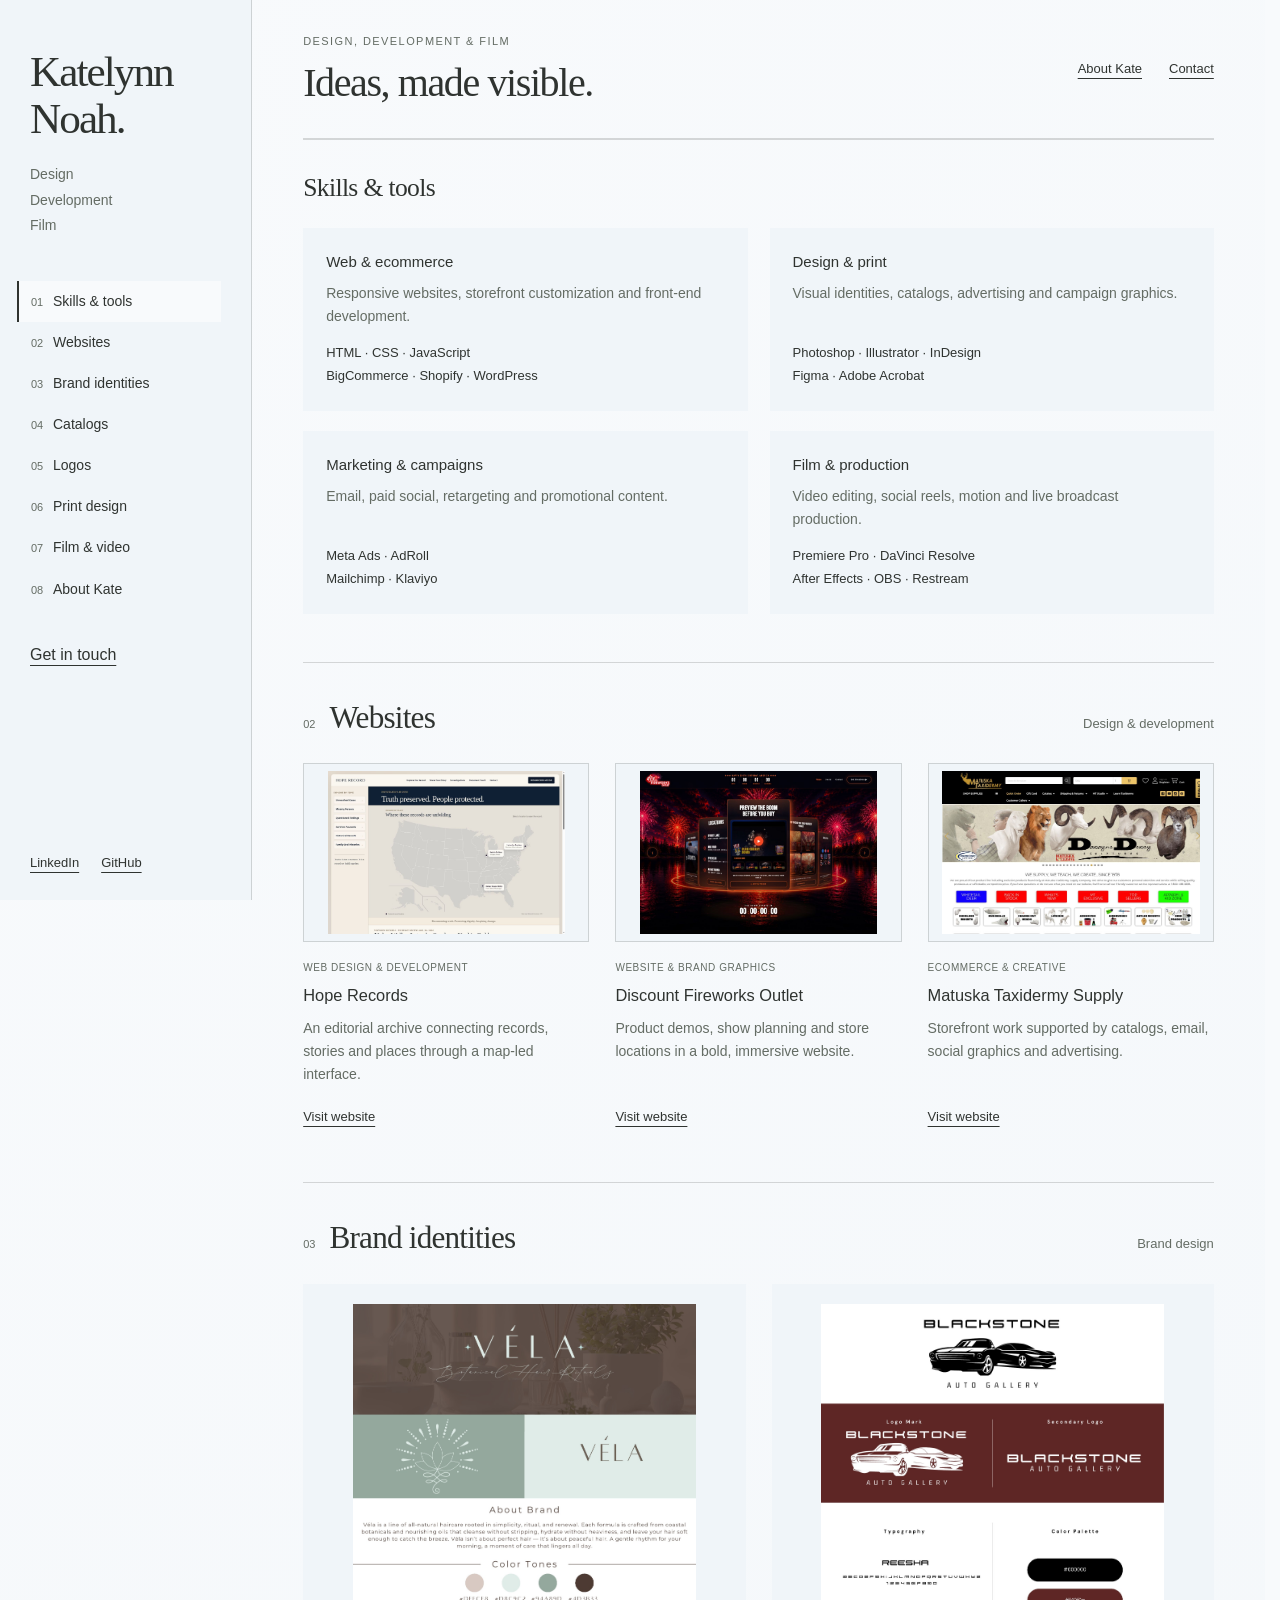
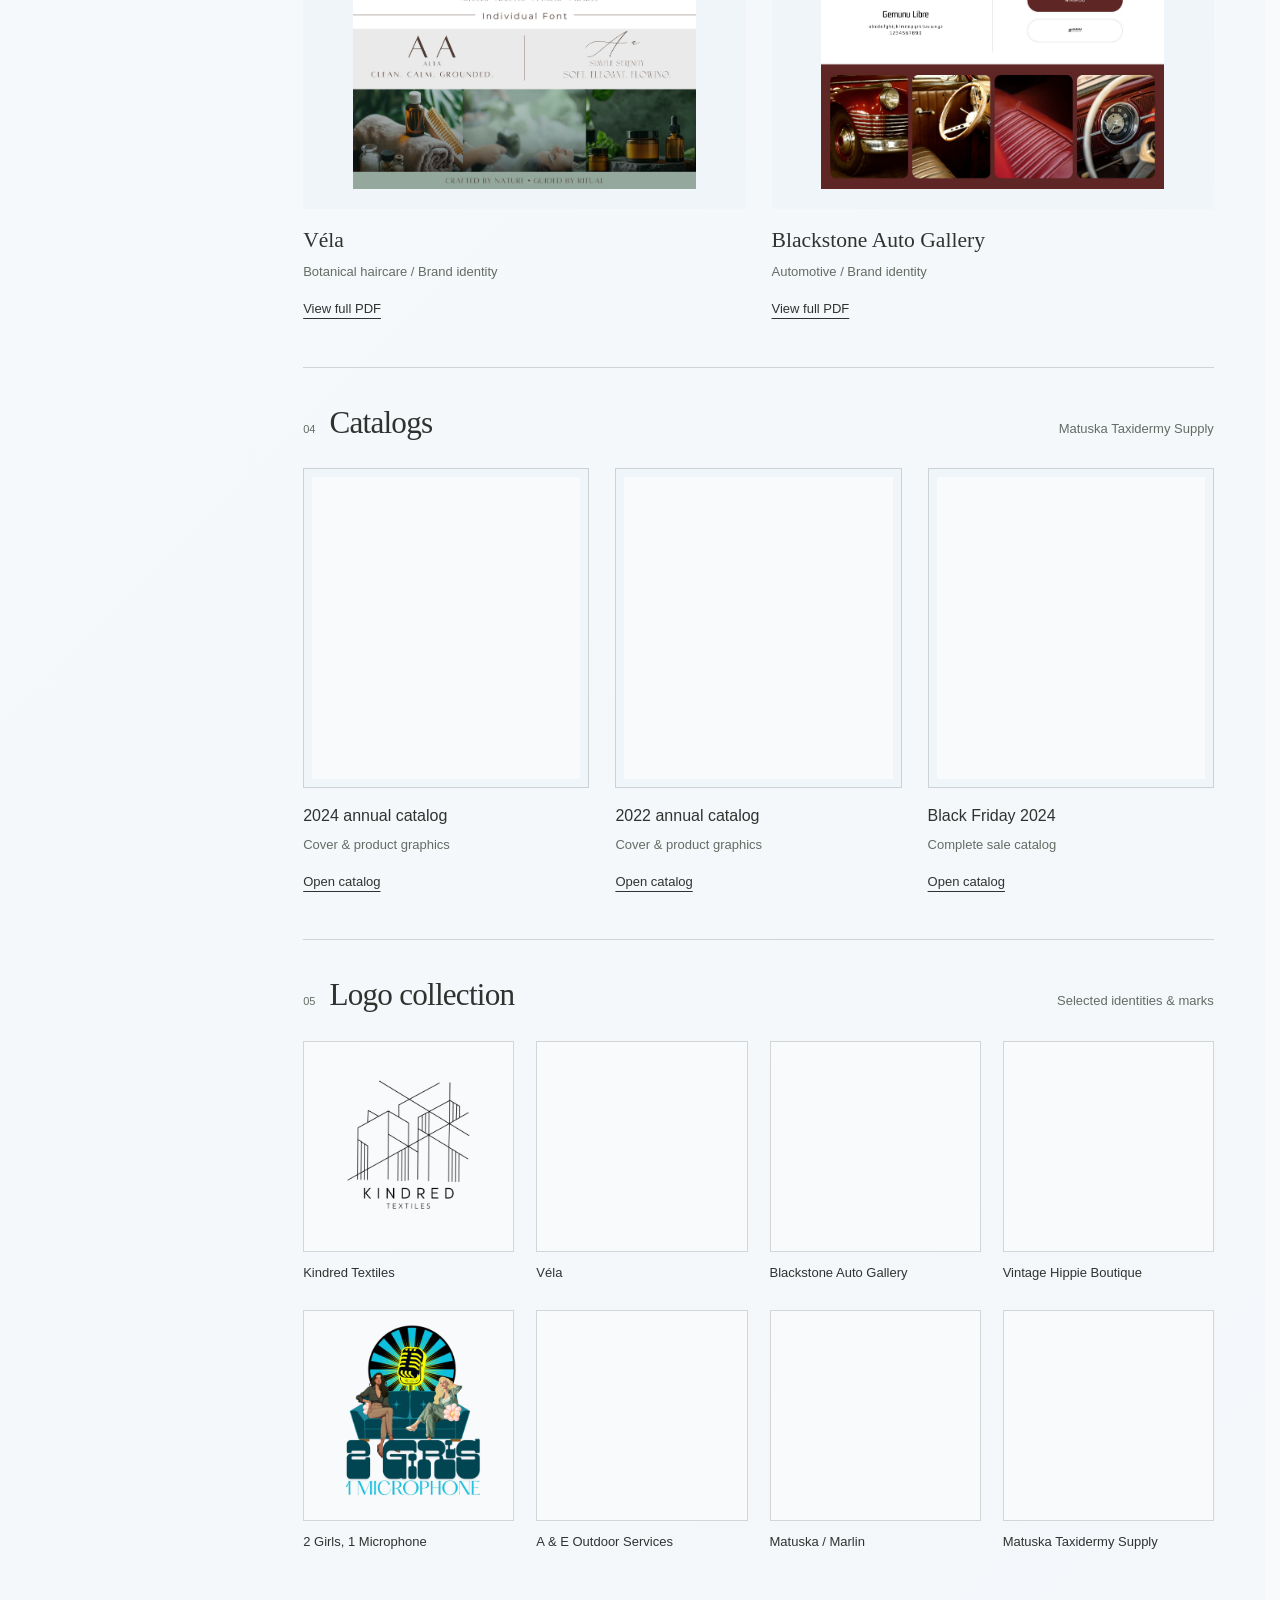
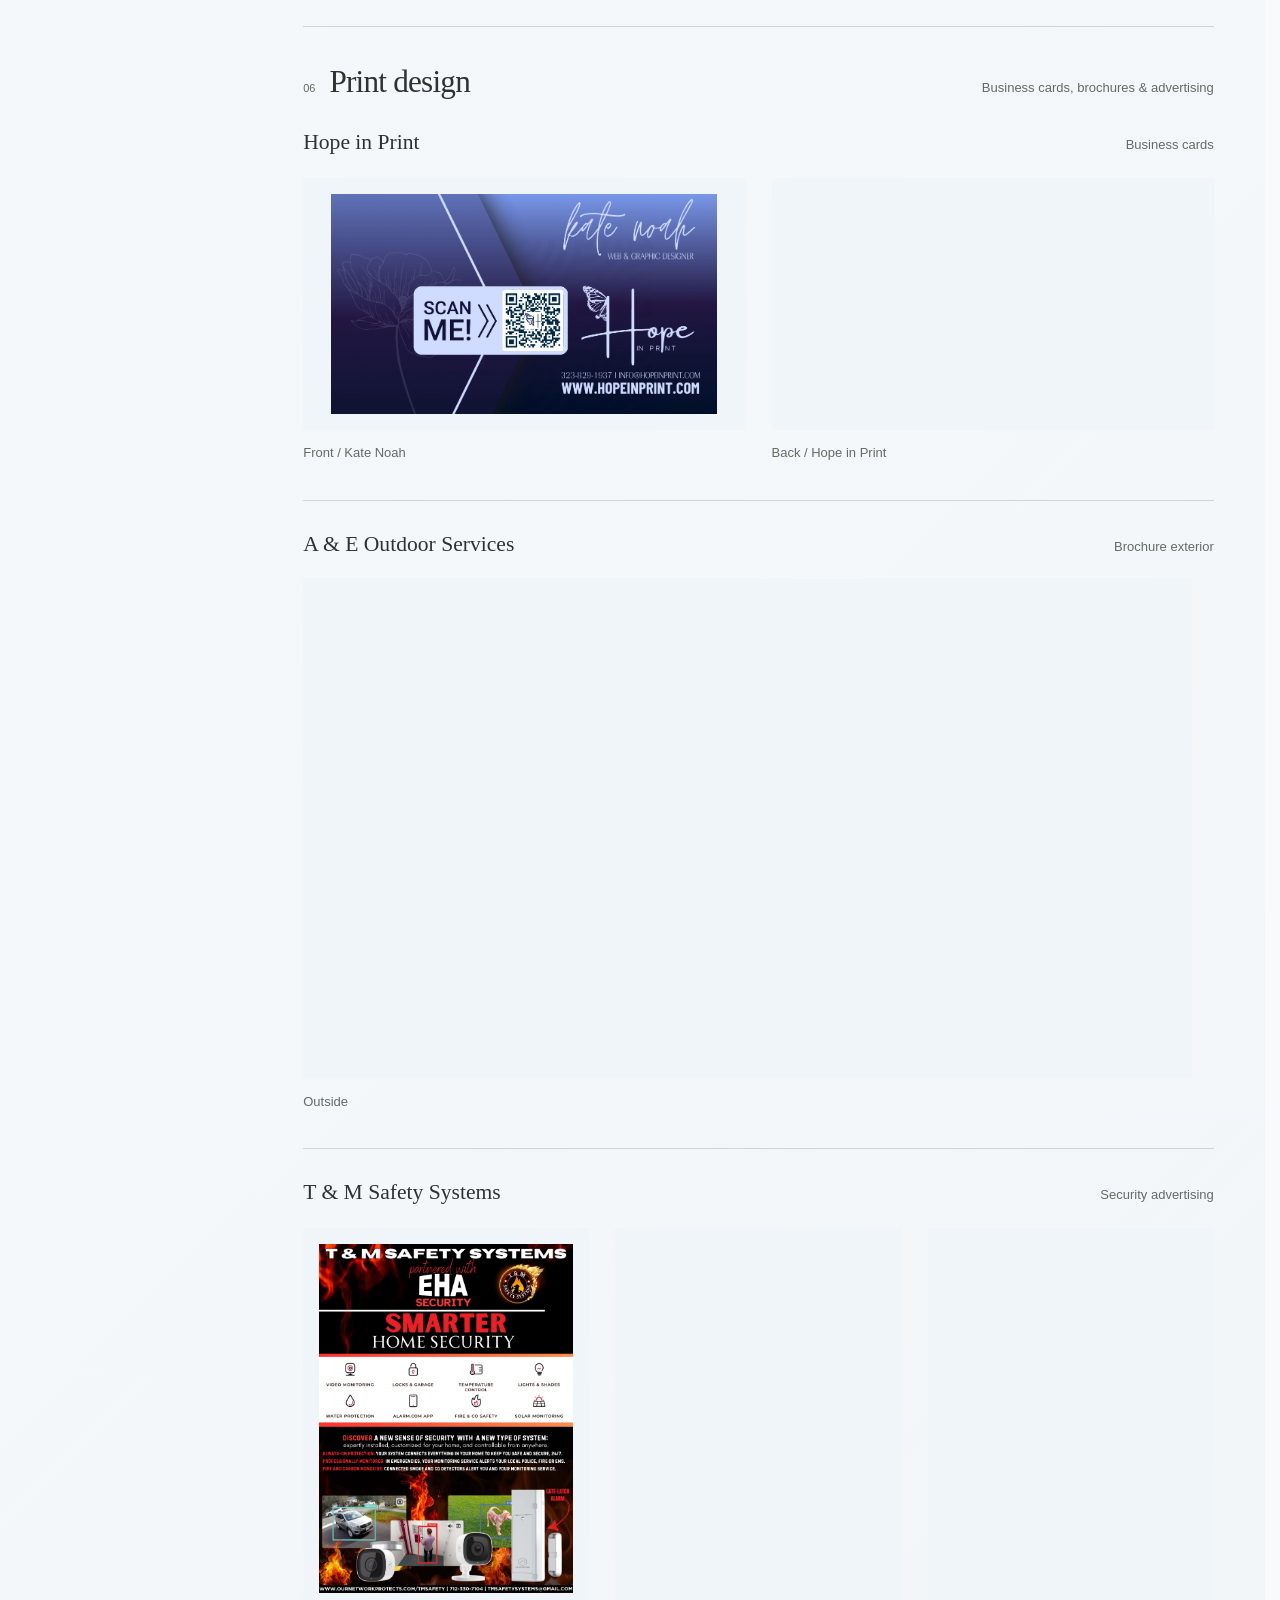
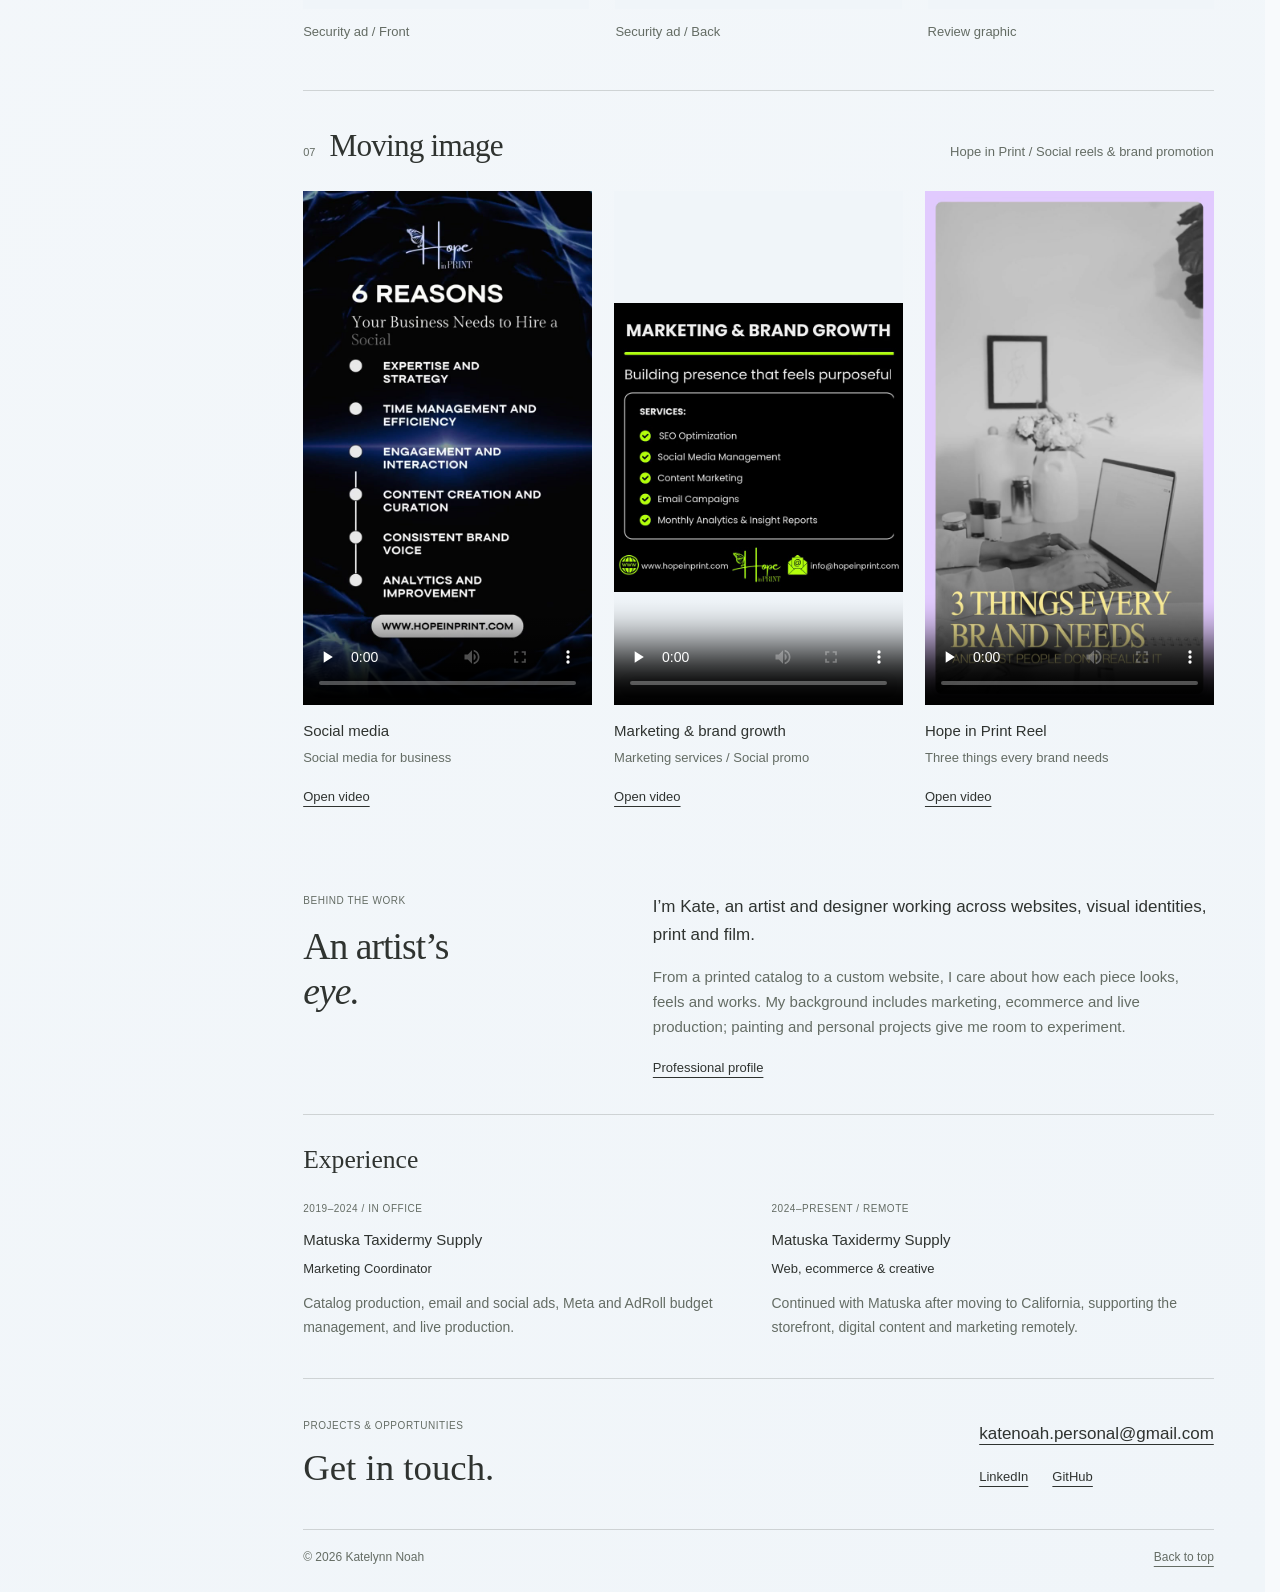
==== commit 4ed8c537: "Move About above Experience and lighten blue palette to near-white" ====
--- a/index.html
+++ b/index.html
@@ -3,18 +3,18 @@
 <head>
   <meta charset="utf-8">
   <meta name="viewport" content="width=device-width, initial-scale=1">
-  <meta name="theme-color" content="#e7eff5">
+  <meta name="theme-color" content="#f8fafc">
   <meta name="description" content="Katelynn Noah. Design, development and film. Selected websites, brand identities, catalogs, logos, print and moving image.">
   <meta property="og:title" content="Katelynn Noah — Creative Portfolio">
   <meta property="og:description" content="Selected work in design, development and film.">
   <meta property="og:type" content="website">
   <title>Katelynn Noah — Creative Portfolio</title>
-  <link rel="icon" type="image/svg+xml" href="data:image/svg+xml,%3Csvg%20xmlns%3D%22http%3A//www.w3.org/2000/svg%22%20viewBox%3D%220%200%2064%2064%22%3E%3Crect%20width%3D%2264%22%20height%3D%2264%22%20fill%3D%22%232f3330%22/%3E%3Ctext%20x%3D%2232%22%20y%3D%2245%22%20text-anchor%3D%22middle%22%20font-family%3D%22Georgia%2Cserif%22%20font-size%3D%2243%22%20fill%3D%22%23e7eff5%22%3Ek%3C/text%3E%3C/svg%3E">
+  <link rel="icon" type="image/svg+xml" href="data:image/svg+xml,%3Csvg%20xmlns%3D%22http%3A//www.w3.org/2000/svg%22%20viewBox%3D%220%200%2064%2064%22%3E%3Crect%20width%3D%2264%22%20height%3D%2264%22%20fill%3D%22%232f3330%22/%3E%3Ctext%20x%3D%2232%22%20y%3D%2245%22%20text-anchor%3D%22middle%22%20font-family%3D%22Georgia%2Cserif%22%20font-size%3D%2243%22%20fill%3D%22%23f8fafc%22%3Ek%3C/text%3E%3C/svg%3E">
   <style>
 /* A quiet powder-blue palette with a subtle page gradient. */
 :root {
-  --cream: #e7eff5;
-  --sage: #dce8f1;
+  --cream: #f8fafc;
+  --sage: #f0f5f9;
   --ink: #2f3330;
   --muted: #646c64;
   --line: rgb(47 51 48 / .18);
@@ -316,21 +316,18 @@
   <a class="skip-link" href="#main">Skip to content</a>
   <aside class="portfolio-rail" aria-label="Portfolio navigation">
     <div><a class="identity" href="#top" aria-label="Katelynn Noah, back to top"><h1>Katelynn <br>Noah.</h1></a><p class="role"><span>Design</span><span>Development</span><span>Film</span></p></div>
-    <nav class="rail-nav" aria-label="Work and about"><a href="#about" data-section-link><span class="nav-number">01</span><span>About Kate</span></a><a href="#skills" data-section-link><span class="nav-number">02</span><span>Skills &amp; tools</span></a><a href="#websites" data-section-link><span class="nav-number">03</span><span>Websites</span></a><a href="#brand-boards" data-section-link><span class="nav-number">04</span><span>Brand identities</span></a><a href="#catalogs" data-section-link><span class="nav-number">05</span><span>Catalogs</span></a><a href="#logos" data-section-link><span class="nav-number">06</span><span>Logos</span></a><a href="#business-cards" data-section-link><span class="nav-number">07</span><span>Print design</span></a><a href="#motion" data-section-link><span class="nav-number">08</span><span>Film &amp; video</span></a></nav>
+    <nav class="rail-nav" aria-label="Work and about"><a href="#skills" data-section-link><span class="nav-number">01</span><span>Skills &amp; tools</span></a><a href="#websites" data-section-link><span class="nav-number">02</span><span>Websites</span></a><a href="#brand-boards" data-section-link><span class="nav-number">03</span><span>Brand identities</span></a><a href="#catalogs" data-section-link><span class="nav-number">04</span><span>Catalogs</span></a><a href="#logos" data-section-link><span class="nav-number">05</span><span>Logos</span></a><a href="#business-cards" data-section-link><span class="nav-number">06</span><span>Print design</span></a><a href="#motion" data-section-link><span class="nav-number">07</span><span>Film &amp; video</span></a><a href="#about" data-section-link><span class="nav-number">08</span><span>About Kate</span></a></nav>
     <button class="rail-contact contact-trigger" type="button" data-open-contact aria-haspopup="dialog" aria-controls="contact">Get in touch</button>
     <div class="rail-bottom"><a href="https://www.linkedin.com/in/katelynnnoah" target="_blank" rel="noopener noreferrer">LinkedIn</a><a href="https://github.com/katenoahpersonal-svg" target="_blank" rel="noopener noreferrer">GitHub</a></div>
   </aside>
   <div class="portfolio-page">
     <header class="page-header"><div><p>Design, development &amp; film</p><p class="page-title">Ideas, made visible.</p></div><nav aria-label="Profile and contact"><a href="#about">About Kate</a><button class="contact-trigger" type="button" data-open-contact aria-haspopup="dialog" aria-controls="contact">Contact</button></nav></header>
-    <nav class="mobile-index" aria-label="Browse the work"><a href="#about" data-section-link><span class="nav-number">01</span><span>About Kate</span></a><a href="#skills" data-section-link><span class="nav-number">02</span><span>Skills &amp; tools</span></a><a href="#websites" data-section-link><span class="nav-number">03</span><span>Websites</span></a><a href="#brand-boards" data-section-link><span class="nav-number">04</span><span>Brand identities</span></a><a href="#catalogs" data-section-link><span class="nav-number">05</span><span>Catalogs</span></a><a href="#logos" data-section-link><span class="nav-number">06</span><span>Logos</span></a><a href="#business-cards" data-section-link><span class="nav-number">07</span><span>Print design</span></a><a href="#motion" data-section-link><span class="nav-number">08</span><span>Film &amp; video</span></a></nav>
+    <nav class="mobile-index" aria-label="Browse the work"><a href="#skills" data-section-link><span class="nav-number">01</span><span>Skills &amp; tools</span></a><a href="#websites" data-section-link><span class="nav-number">02</span><span>Websites</span></a><a href="#brand-boards" data-section-link><span class="nav-number">03</span><span>Brand identities</span></a><a href="#catalogs" data-section-link><span class="nav-number">04</span><span>Catalogs</span></a><a href="#logos" data-section-link><span class="nav-number">05</span><span>Logos</span></a><a href="#business-cards" data-section-link><span class="nav-number">06</span><span>Print design</span></a><a href="#motion" data-section-link><span class="nav-number">07</span><span>Film &amp; video</span></a><a href="#about" data-section-link><span class="nav-number">08</span><span>About Kate</span></a></nav>
     <main id="main">
-      <section class="about-section" id="about" aria-labelledby="about-title"><div class="shell">
-      <div class="about-grid"><div><p class="eyebrow">Behind the work</p><h2 id="about-title">An artist’s<br><em>eye.</em></h2></div><div class="about-copy"><p class="lead">I’m Kate, an artist and designer working across websites, visual identities, print and film.</p><p>From a printed catalog to a custom website, I care about how each piece looks, feels and works. My background includes marketing, ecommerce and live production; painting and personal projects give me room to experiment.</p><a class="project-link" href="https://www.linkedin.com/in/katelynnnoah" target="_blank" rel="noopener noreferrer">Professional profile</a></div></div>
       
-      </div></section>
 <section class="skills-section" id="skills" aria-labelledby="skills-title"><div class="skills-heading"><h2 id="skills-title">Skills &amp; tools</h2></div><div class="skills-grid"><div class="skill"><h3>Web & ecommerce</h3><p>Responsive websites, storefront customization and front-end development.</p><p class="tools">HTML · CSS · JavaScript<br>BigCommerce · Shopify · WordPress</p></div><div class="skill"><h3>Design & print</h3><p>Visual identities, catalogs, advertising and campaign graphics.</p><p class="tools">Photoshop · Illustrator · InDesign<br>Figma · Adobe Acrobat</p></div><div class="skill"><h3>Marketing & campaigns</h3><p>Email, paid social, retargeting and promotional content.</p><p class="tools">Meta Ads · AdRoll<br>Mailchimp · Klaviyo</p></div><div class="skill"><h3>Film & production</h3><p>Video editing, social reels, motion and live broadcast production.</p><p class="tools">Premiere Pro · DaVinci Resolve<br>After Effects · OBS · Restream</p></div></div></section>
 <div id="work"><section class="gallery-section websites" id="websites" aria-labelledby="websites-title">
-        <div class="section-heading"><div class="section-title"><span class="section-number">03</span><h2 id="websites-title">Websites</h2></div><p>Design &amp; development</p></div>
+        <div class="section-heading"><div class="section-title"><span class="section-number">02</span><h2 id="websites-title">Websites</h2></div><p>Design &amp; development</p></div>
         <div class="website-grid"><article class="website-card">
 <a class="art web-preview" href="assets/hope-records.jpg" data-image-title="Hope Records" aria-label="Enlarge Hope Records"><img src="assets/hope-records.jpg" width="1348" height="926" loading="lazy" decoding="async" alt="Hope Records website with an editorial masthead, archive headline and interactive United States map"><span class="enlarge-label" aria-hidden="true">View larger</span></a>
 <div class="website-copy"><p class="eyebrow">Web design &amp; development</p><h3>Hope Records</h3><p>An editorial archive connecting records, stories and places through a map-led interface.</p><a class="project-link" href="https://katenoahpersonal-svg.github.io/Hope-Records/" target="_blank" rel="noopener noreferrer">Visit website</a></div></article>
@@ -342,15 +339,15 @@
 <div class="website-copy"><p class="eyebrow">Ecommerce &amp; creative</p><h3>Matuska Taxidermy Supply</h3><p>Storefront work supported by catalogs, email, social graphics and advertising.</p><a class="project-link" href="https://shop.matuskataxidermy.com/" target="_blank" rel="noopener noreferrer">Visit website</a></div></article></div>
       </section>
 <section class="gallery-section identities" id="brand-boards" aria-labelledby="identities-title">
-        <div class="section-heading"><div class="section-title"><span class="section-number">04</span><h2 id="identities-title">Brand identities</h2></div><p>Brand design</p></div>
+        <div class="section-heading"><div class="section-title"><span class="section-number">03</span><h2 id="identities-title">Brand identities</h2></div><p>Brand design</p></div>
         <div class="board-grid"><article class="board-card"><a class="art board-art" href="assets/vela-brand-board.jpg" data-image-title="Véla — brand board" aria-label="Enlarge Véla — brand board"><img src="assets/vela-brand-board.jpg" width="1697" height="2400" loading="eager" fetchpriority="high" decoding="async" alt="Véla — brand board"><span class="enlarge-label" aria-hidden="true">View larger</span></a><h3>Véla</h3><p>Botanical haircare / Brand identity</p><a class="project-link" href="assets/vela-brand-board.pdf" target="_blank" rel="noopener noreferrer">View full PDF</a></article><article class="board-card"><a class="art board-art" href="assets/blackstone-brand-board.jpg" data-image-title="Blackstone Auto Gallery — brand board" aria-label="Enlarge Blackstone Auto Gallery — brand board"><img src="assets/blackstone-brand-board.jpg" width="1697" height="2400" loading="eager" fetchpriority="high" decoding="async" alt="Blackstone Auto Gallery — brand board"><span class="enlarge-label" aria-hidden="true">View larger</span></a><h3>Blackstone Auto Gallery</h3><p>Automotive / Brand identity</p><a class="project-link" href="assets/blackstone-brand-board.pdf" target="_blank" rel="noopener noreferrer">View full PDF</a></article></div>
       </section>
 <section class="gallery-section catalogs" id="catalogs" aria-labelledby="catalogs-title">
-        <div class="section-heading"><div class="section-title"><span class="section-number">05</span><h2 id="catalogs-title">Catalogs</h2></div><p>Matuska Taxidermy Supply</p></div>
+        <div class="section-heading"><div class="section-title"><span class="section-number">04</span><h2 id="catalogs-title">Catalogs</h2></div><p>Matuska Taxidermy Supply</p></div>
         <div class="catalog-grid"><article class="catalog-card"><div class="reader-frame"><iframe title="Matuska 2024 annual catalog" src="https://e.issuu.com/embed.html?d=catalogpdf-2024_ed9341c711469d&amp;u=testrial&amp;backgroundColor=%23ffffff" loading="lazy" allow="fullscreen" allowfullscreen></iframe></div><h3>2024 annual catalog</h3><p>Cover & product graphics</p><a class="project-link" href="https://issuu.com/testrial/docs/catalogpdf-2024_ed9341c711469d" target="_blank" rel="noopener noreferrer">Open catalog</a></article><article class="catalog-card"><div class="reader-frame"><iframe title="Matuska 2022 annual catalog" src="https://e.issuu.com/embed.html?d=2022catalogissuu&amp;u=testrial&amp;backgroundColor=%23ffffff" loading="lazy" allow="fullscreen" allowfullscreen></iframe></div><h3>2022 annual catalog</h3><p>Cover & product graphics</p><a class="project-link" href="https://issuu.com/testrial/docs/2022catalogissuu" target="_blank" rel="noopener noreferrer">Open catalog</a></article><article class="catalog-card"><div class="reader-frame"><iframe title="Matuska Black Friday 2024" src="https://e.issuu.com/embed.html?d=blackfridaysale2024&amp;u=testrial&amp;backgroundColor=%23ffffff" loading="lazy" allow="fullscreen" allowfullscreen></iframe></div><h3>Black Friday 2024</h3><p>Complete sale catalog</p><a class="project-link" href="https://issuu.com/testrial/docs/blackfridaysale2024" target="_blank" rel="noopener noreferrer">Open catalog</a></article></div>
       </section>
 <section class="gallery-section logos" id="logos" aria-labelledby="logos-title">
-        <div class="section-heading"><div class="section-title"><span class="section-number">06</span><h2 id="logos-title">Logo collection</h2></div><p>Selected identities &amp; marks</p></div>
+        <div class="section-heading"><div class="section-title"><span class="section-number">05</span><h2 id="logos-title">Logo collection</h2></div><p>Selected identities &amp; marks</p></div>
         <div class="logo-grid"><figure class="logo-card"><a class="art logo-art" href="assets/logo-kindred.webp" data-image-title="Kindred Textiles" aria-label="Enlarge Kindred Textiles"><img src="assets/logo-kindred.webp" width="2048" height="2048" loading="lazy" decoding="async" alt="Kindred Textiles"><span class="enlarge-label" aria-hidden="true">View larger</span></a><figcaption>Kindred Textiles</figcaption></figure>
 <figure class="logo-card"><a class="art logo-art" href="assets/logo-vela.webp" data-image-title="Véla" aria-label="Enlarge Véla"><img src="assets/logo-vela.webp" width="2048" height="2048" loading="lazy" decoding="async" alt="Véla botanical haircare wordmark, exported from the supplied brand board"><span class="enlarge-label" aria-hidden="true">View larger</span></a><figcaption>Véla</figcaption></figure>
 <figure class="logo-card"><a class="art logo-art" href="assets/logo-blackstone.webp" data-image-title="Blackstone Auto Gallery" aria-label="Enlarge Blackstone Auto Gallery"><img src="assets/logo-blackstone.webp" width="2048" height="2048" loading="lazy" decoding="async" alt="Blackstone Auto Gallery lettering with classic and modern car silhouettes"><span class="enlarge-label" aria-hidden="true">View larger</span></a><figcaption>Blackstone Auto Gallery</figcaption></figure>
@@ -361,15 +358,19 @@
 <figure class="logo-card"><a class="art logo-art" href="assets/logo-matuska.webp" data-image-title="Matuska Taxidermy Supply" aria-label="Enlarge Matuska Taxidermy Supply"><img src="assets/logo-matuska.webp" width="2048" height="2048" loading="lazy" decoding="async" alt="Matuska Taxidermy Supply"><span class="enlarge-label" aria-hidden="true">View larger</span></a><figcaption>Matuska Taxidermy Supply</figcaption></figure></div>
       </section>
 <section class="gallery-section print" id="business-cards" aria-labelledby="print-title">
-        <div class="section-heading"><div class="section-title"><span class="section-number">07</span><h2 id="print-title">Print design</h2></div><p>Business cards, brochures &amp; advertising</p></div>
+        <div class="section-heading"><div class="section-title"><span class="section-number">06</span><h2 id="print-title">Print design</h2></div><p>Business cards, brochures &amp; advertising</p></div>
         <div class="print-project"><div class="project-heading"><h3>Hope in Print</h3><p>Business cards</p></div><div class="print-pair business-pair"><figure><a class="art print-art" href="assets/business-card-front.webp" data-image-title="Hope in Print — business card front" aria-label="Enlarge Hope in Print — business card front"><img src="assets/business-card-front.webp" width="2047" height="1170" loading="lazy" decoding="async" alt="Hope in Print — business card front"><span class="enlarge-label" aria-hidden="true">View larger</span></a><figcaption>Front / Kate Noah</figcaption></figure><figure><a class="art print-art" href="assets/business-card-back.webp" data-image-title="Hope in Print — business card back" aria-label="Enlarge Hope in Print — business card back"><img src="assets/business-card-back.webp" width="2047" height="1170" loading="lazy" decoding="async" alt="Hope in Print — business card back"><span class="enlarge-label" aria-hidden="true">View larger</span></a><figcaption>Back / Hope in Print</figcaption></figure></div></div>
         <div class="print-project" id="print-design"><div class="project-heading"><h3>A &amp; E Outdoor Services</h3><p>Brochure exterior</p></div><div class="print-pair single-print"><figure><a class="art print-art" href="assets/ae-brochure-outside.webp" data-image-title="A &amp; E Outdoor Services — brochure outside" aria-label="Enlarge A &amp; E Outdoor Services — brochure outside"><img src="assets/ae-brochure-outside.webp" width="2047" height="1716" loading="lazy" decoding="async" alt="A &amp; E Outdoor Services — brochure outside"><span class="enlarge-label" aria-hidden="true">View larger</span></a><figcaption>Outside</figcaption></figure></div></div>
         <div class="print-project"><div class="project-heading"><h3>T &amp; M Safety Systems</h3><p>Security advertising</p></div><div class="security-grid"><figure><a class="art print-art" href="assets/tm-security-front.webp" data-image-title="T &amp; M Safety Systems — advertising front" aria-label="Enlarge T &amp; M Safety Systems — advertising front"><img src="assets/tm-security-front.webp" width="1489" height="2048" loading="lazy" decoding="async" alt="T &amp; M Safety Systems — advertising front"><span class="enlarge-label" aria-hidden="true">View larger</span></a><figcaption>Security ad / Front</figcaption></figure><figure><a class="art print-art" href="assets/tm-security-back.webp" data-image-title="T &amp; M Safety Systems — advertising back" aria-label="Enlarge T &amp; M Safety Systems — advertising back"><img src="assets/tm-security-back.webp" width="1489" height="2048" loading="lazy" decoding="async" alt="T &amp; M Safety Systems — advertising back"><span class="enlarge-label" aria-hidden="true">View larger</span></a><figcaption>Security ad / Back</figcaption></figure><figure><a class="art print-art" href="assets/tm-review-graphic.webp" data-image-title="T &amp; M Safety Systems — Google review graphic" aria-label="Enlarge T &amp; M Safety Systems — Google review graphic"><img src="assets/tm-review-graphic.webp" width="1489" height="2048" loading="lazy" decoding="async" alt="T &amp; M Safety Systems — Google review graphic"><span class="enlarge-label" aria-hidden="true">View larger</span></a><figcaption>Review graphic</figcaption></figure></div></div>
       </section>
 <section class="gallery-section motion" id="motion" aria-labelledby="motion-title">
-        <div class="section-heading"><div class="section-title"><span class="section-number">08</span><h2 id="motion-title">Moving image</h2></div><p>Hope in Print / Social reels &amp; brand promotion</p></div>
+        <div class="section-heading"><div class="section-title"><span class="section-number">07</span><h2 id="motion-title">Moving image</h2></div><p>Hope in Print / Social reels &amp; brand promotion</p></div>
         <div class="video-grid"><article class="video-card" ><div class="video-frame"><video controls playsinline preload="none" poster="assets/social-media-reel-poster.jpg" aria-label="Social media — Hope in Print video"><source src="assets/social-media-reel.mp4" type="video/mp4"><a href="assets/social-media-reel.mp4">Watch Social media</a></video></div><div class="video-caption"><h3>Social media</h3><p>Social media for business</p><a class="project-link video-direct" href="assets/social-media-reel.mp4" target="_blank" rel="noopener noreferrer">Open video</a></div></article><article class="video-card" ><div class="video-frame"><video controls playsinline preload="none" poster="assets/marketing-brand-growth-poster.jpg" aria-label="Marketing &amp; brand growth — Hope in Print video"><source src="assets/marketing-brand-growth.mp4" type="video/mp4"><a href="assets/marketing-brand-growth.mp4">Watch Marketing &amp; brand growth</a></video></div><div class="video-caption"><h3>Marketing &amp; brand growth</h3><p>Marketing services / Social promo</p><a class="project-link video-direct" href="assets/marketing-brand-growth.mp4" target="_blank" rel="noopener noreferrer">Open video</a></div></article><article class="video-card" id="hope-in-print-reel"><div class="video-frame"><video controls playsinline preload="none" poster="assets/hope-print-reel-poster.jpg" aria-label="Hope in Print Reel — Hope in Print video"><source src="assets/hope-print-reel.mp4" type="video/mp4"><a href="assets/hope-print-reel.mp4">Watch Hope in Print Reel</a></video></div><div class="video-caption"><h3>Hope in Print Reel</h3><p>Three things every brand needs</p><a class="project-link video-direct" href="assets/hope-print-reel.mp4" target="_blank" rel="noopener noreferrer">Open video</a></div></article></div>
       </section></div>
+      <section class="about-section" id="about" aria-labelledby="about-title"><div class="shell">
+      <div class="about-grid"><div><p class="eyebrow">Behind the work</p><h2 id="about-title">An artist’s<br><em>eye.</em></h2></div><div class="about-copy"><p class="lead">I’m Kate, an artist and designer working across websites, visual identities, print and film.</p><p>From a printed catalog to a custom website, I care about how each piece looks, feels and works. My background includes marketing, ecommerce and live production; painting and personal projects give me room to experiment.</p><a class="project-link" href="https://www.linkedin.com/in/katelynnnoah" target="_blank" rel="noopener noreferrer">Professional profile</a></div></div>
+      
+      </div></section>
       <section class="experience-section" id="experience" aria-labelledby="experience-title"><div class="experience-grid"><h3 id="experience-title">Experience</h3><div class="experience-item"><span class="eyebrow">2019–2024 / In office</span><h4>Matuska Taxidermy Supply</h4><p class="role">Marketing Coordinator</p><p>Catalog production, email and social ads, Meta and AdRoll budget management, and live production.</p></div><div class="experience-item"><span class="eyebrow">2024–present / Remote</span><h4>Matuska Taxidermy Supply</h4><p class="role">Web, ecommerce &amp; creative</p><p>Continued with Matuska after moving to California, supporting the storefront, digital content and marketing remotely.</p></div></div></section>
       <section class="contact-section" id="contact-section" aria-labelledby="bottom-contact-title"><div class="shell">
       <div class="contact-main"><div><p class="eyebrow">Projects &amp; opportunities</p><h2 id="bottom-contact-title"><button class="contact-trigger contact-heading-trigger" type="button" data-open-contact aria-haspopup="dialog" aria-controls="contact">Get in touch.</button></h2></div><div class="contact-details"><a class="email-link" href="mailto:katenoah.personal@gmail.com">katenoah.personal@gmail.com</a><div class="social-links"><a href="https://www.linkedin.com/in/katelynnnoah" target="_blank" rel="noopener noreferrer">LinkedIn</a><a href="https://github.com/katenoahpersonal-svg" target="_blank" rel="noopener noreferrer">GitHub</a></div></div></div>
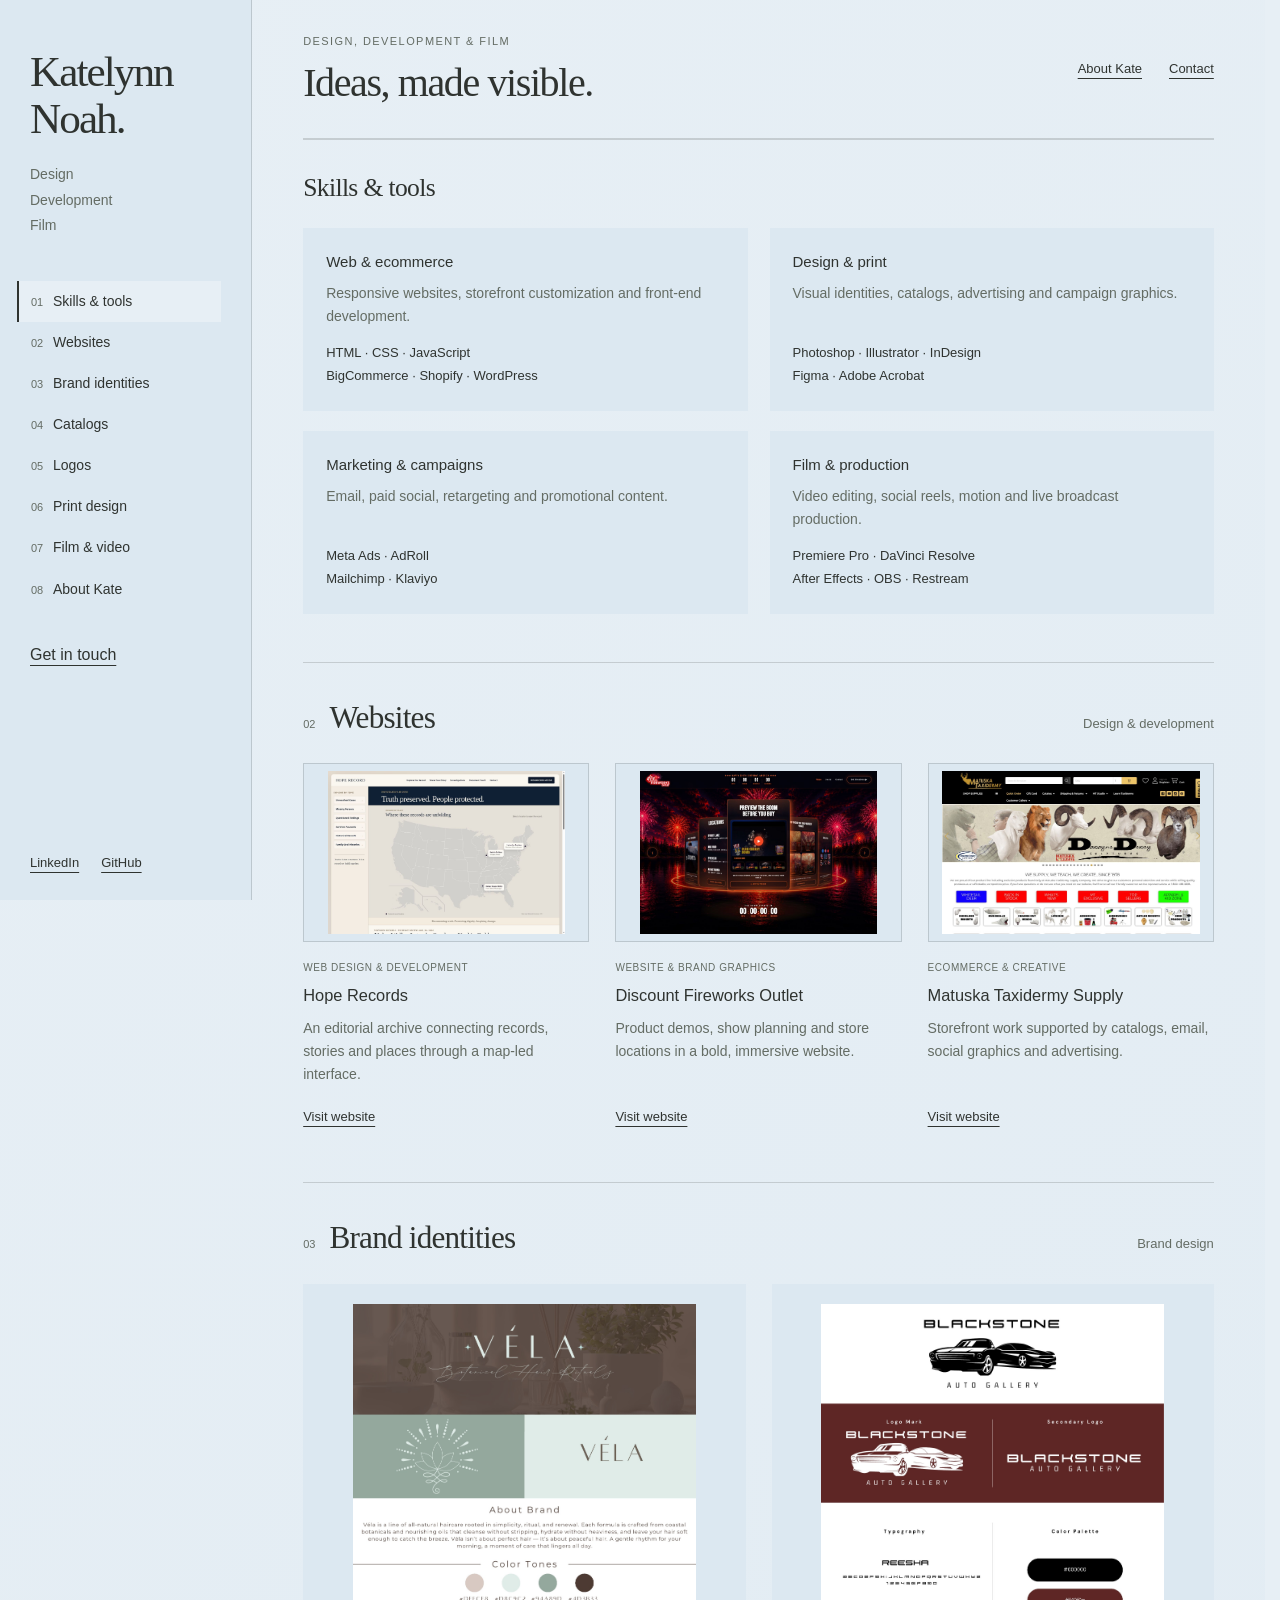
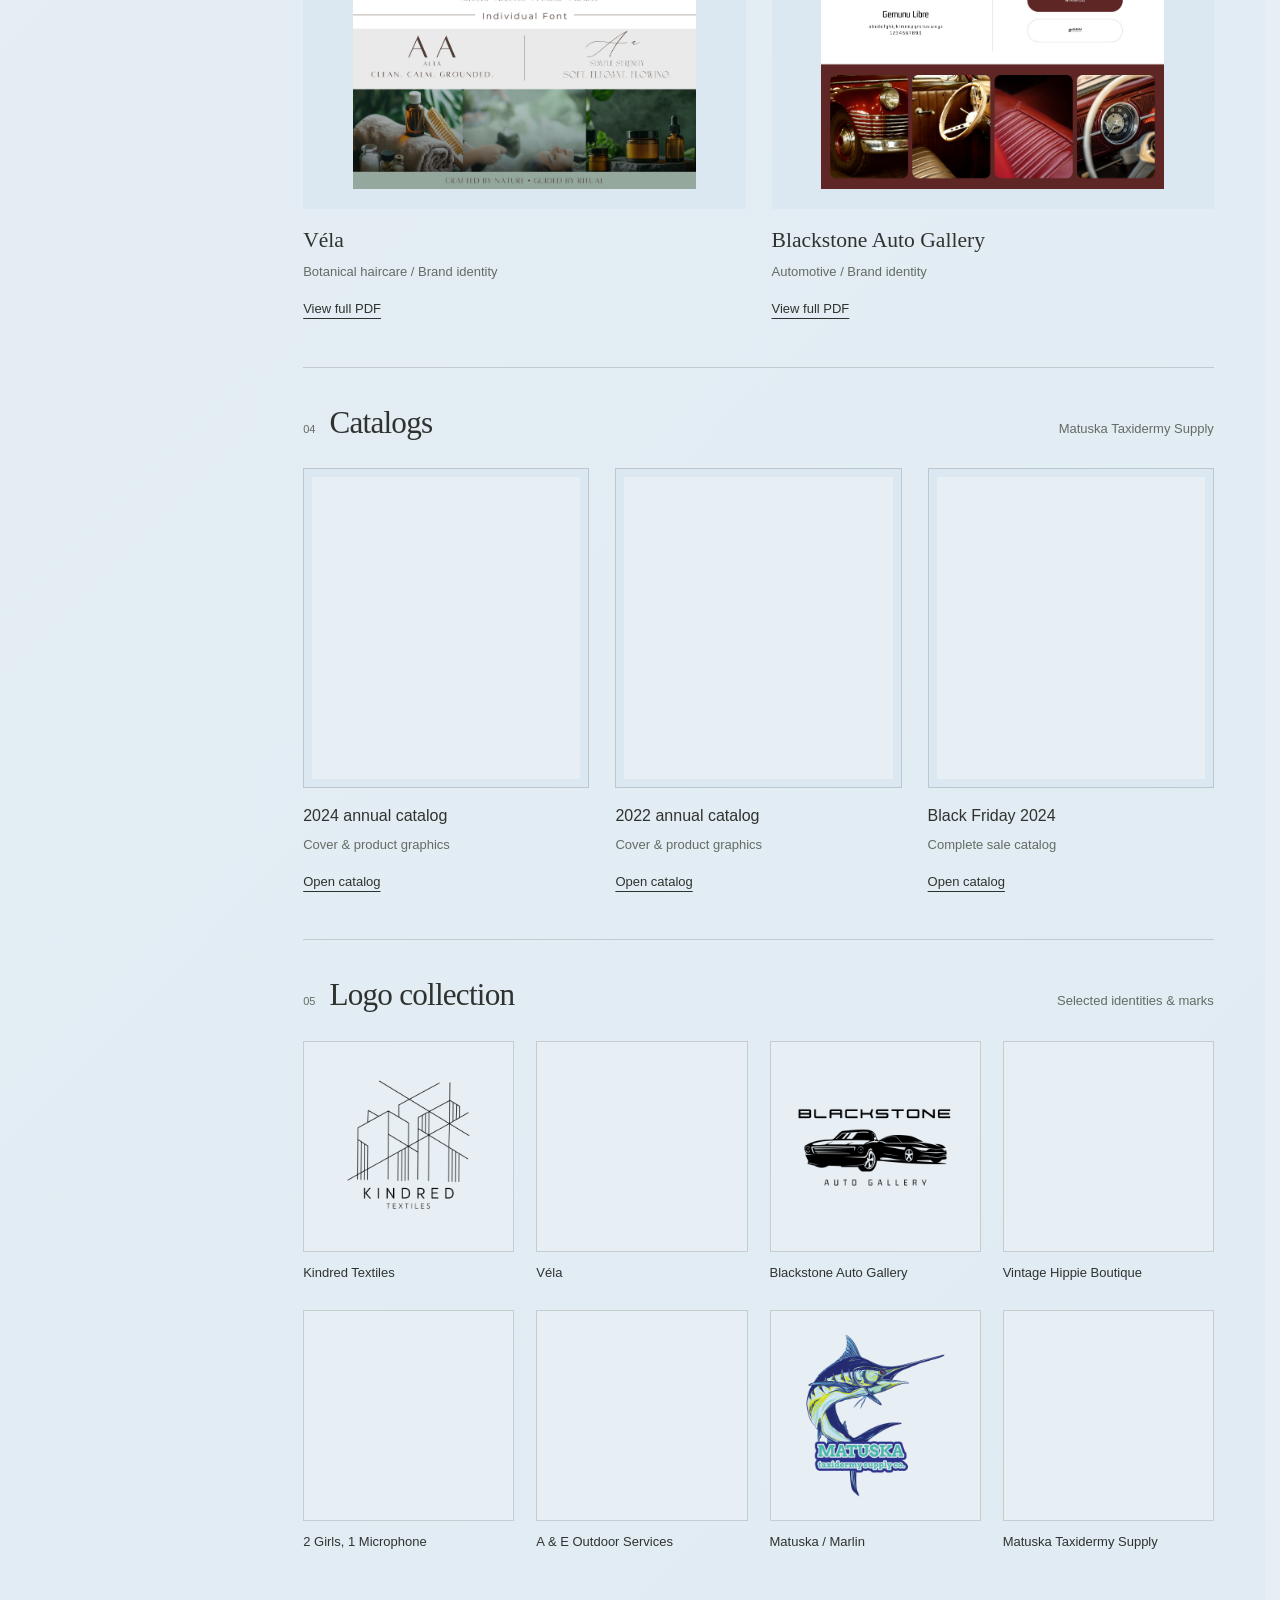
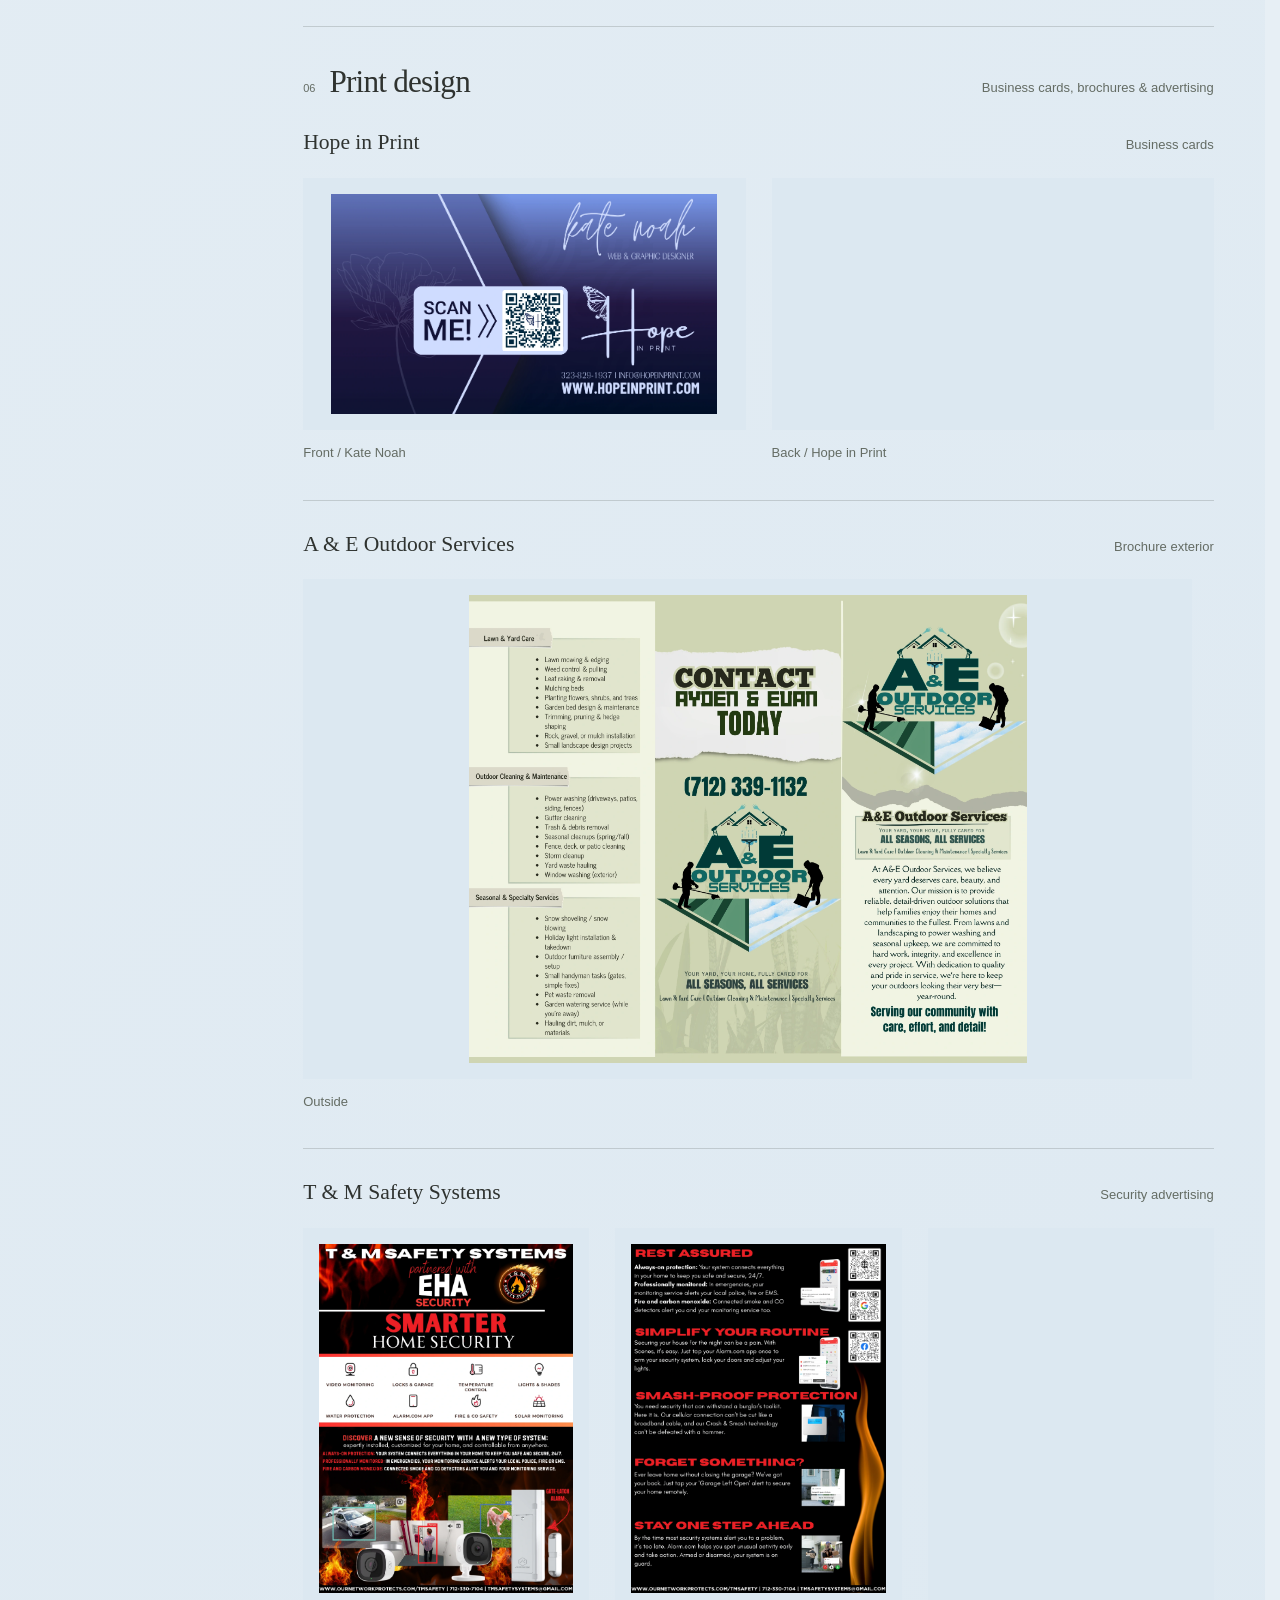
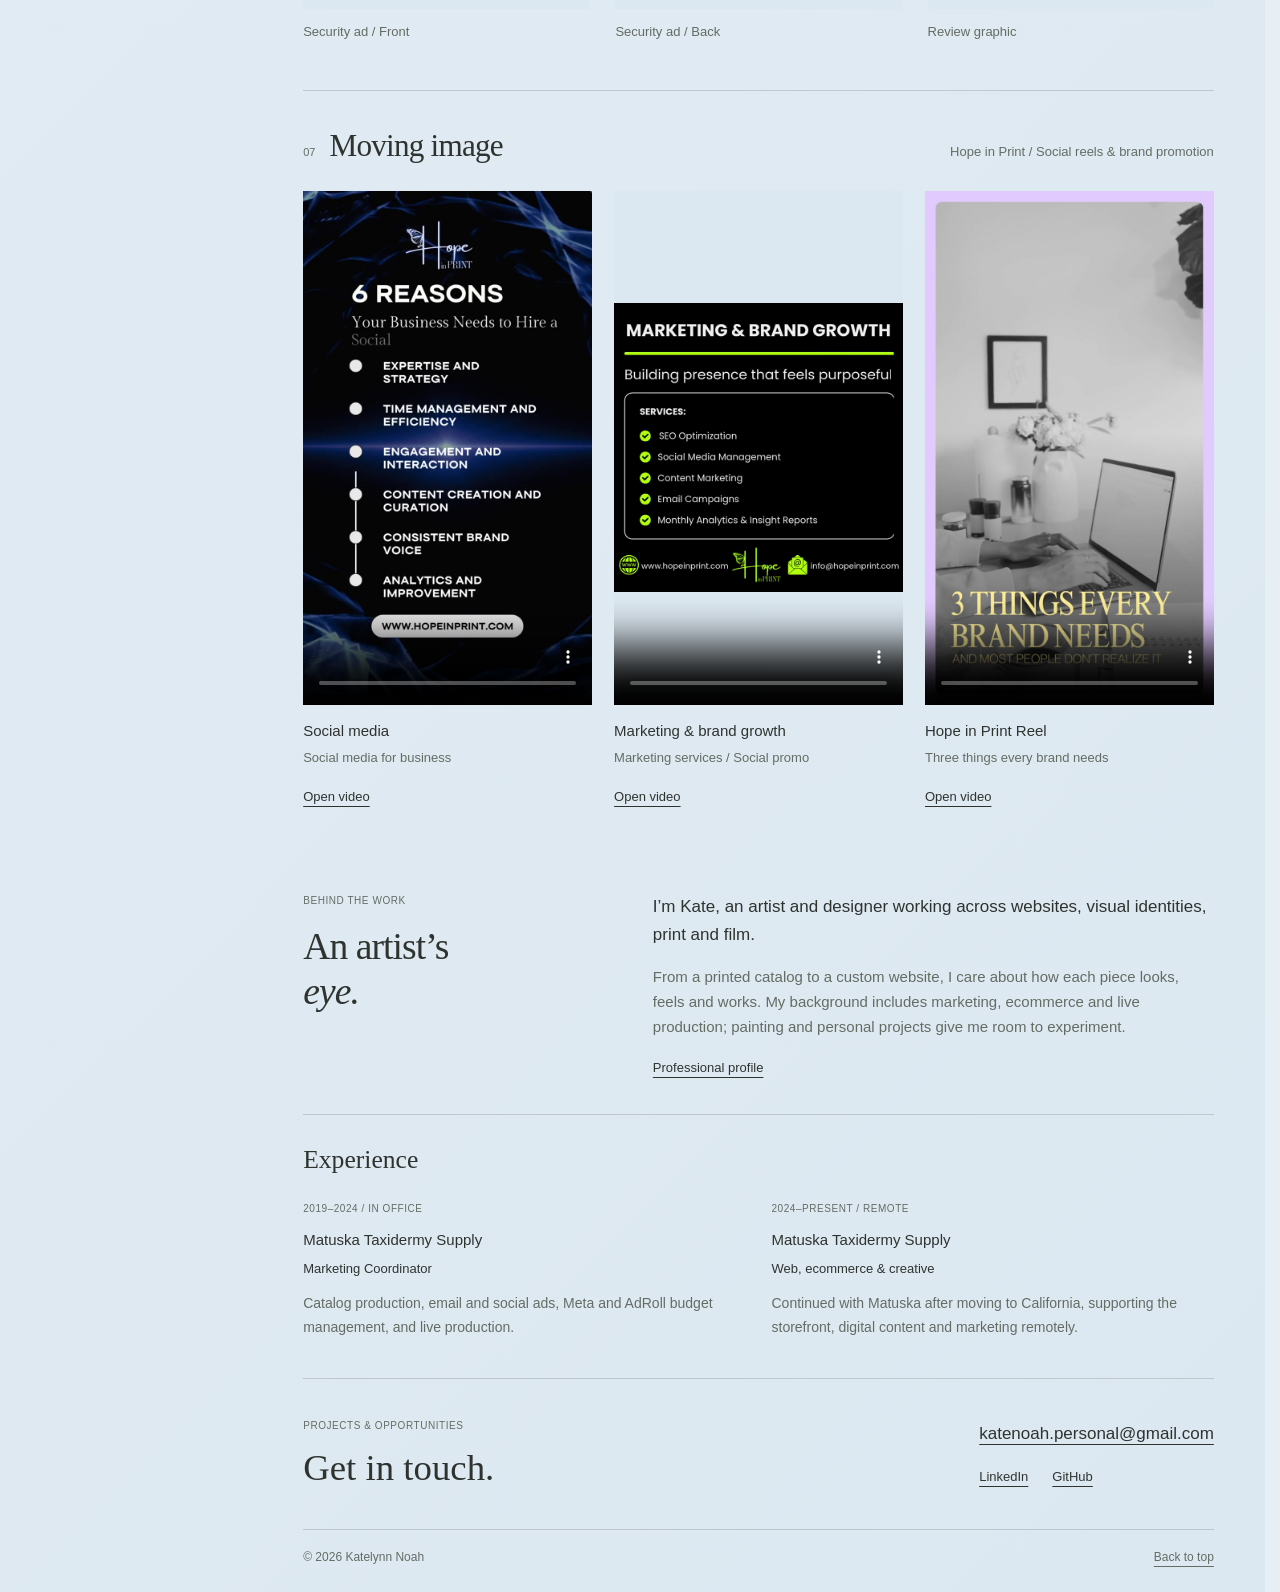
==== commit c90a0251: "Keep approved powder blue palette while retaining reordered About section" ====
--- a/index.html
+++ b/index.html
@@ -3,18 +3,18 @@
 <head>
   <meta charset="utf-8">
   <meta name="viewport" content="width=device-width, initial-scale=1">
-  <meta name="theme-color" content="#f8fafc">
+  <meta name="theme-color" content="#e7eff5">
   <meta name="description" content="Katelynn Noah. Design, development and film. Selected websites, brand identities, catalogs, logos, print and moving image.">
   <meta property="og:title" content="Katelynn Noah — Creative Portfolio">
   <meta property="og:description" content="Selected work in design, development and film.">
   <meta property="og:type" content="website">
   <title>Katelynn Noah — Creative Portfolio</title>
-  <link rel="icon" type="image/svg+xml" href="data:image/svg+xml,%3Csvg%20xmlns%3D%22http%3A//www.w3.org/2000/svg%22%20viewBox%3D%220%200%2064%2064%22%3E%3Crect%20width%3D%2264%22%20height%3D%2264%22%20fill%3D%22%232f3330%22/%3E%3Ctext%20x%3D%2232%22%20y%3D%2245%22%20text-anchor%3D%22middle%22%20font-family%3D%22Georgia%2Cserif%22%20font-size%3D%2243%22%20fill%3D%22%23f8fafc%22%3Ek%3C/text%3E%3C/svg%3E">
+  <link rel="icon" type="image/svg+xml" href="data:image/svg+xml,%3Csvg%20xmlns%3D%22http%3A//www.w3.org/2000/svg%22%20viewBox%3D%220%200%2064%2064%22%3E%3Crect%20width%3D%2264%22%20height%3D%2264%22%20fill%3D%22%232f3330%22/%3E%3Ctext%20x%3D%2232%22%20y%3D%2245%22%20text-anchor%3D%22middle%22%20font-family%3D%22Georgia%2Cserif%22%20font-size%3D%2243%22%20fill%3D%22%23e7eff5%22%3Ek%3C/text%3E%3C/svg%3E">
   <style>
 /* A quiet powder-blue palette with a subtle page gradient. */
 :root {
-  --cream: #f8fafc;
-  --sage: #f0f5f9;
+  --cream: #e7eff5;
+  --sage: #dce8f1;
   --ink: #2f3330;
   --muted: #646c64;
   --line: rgb(47 51 48 / .18);
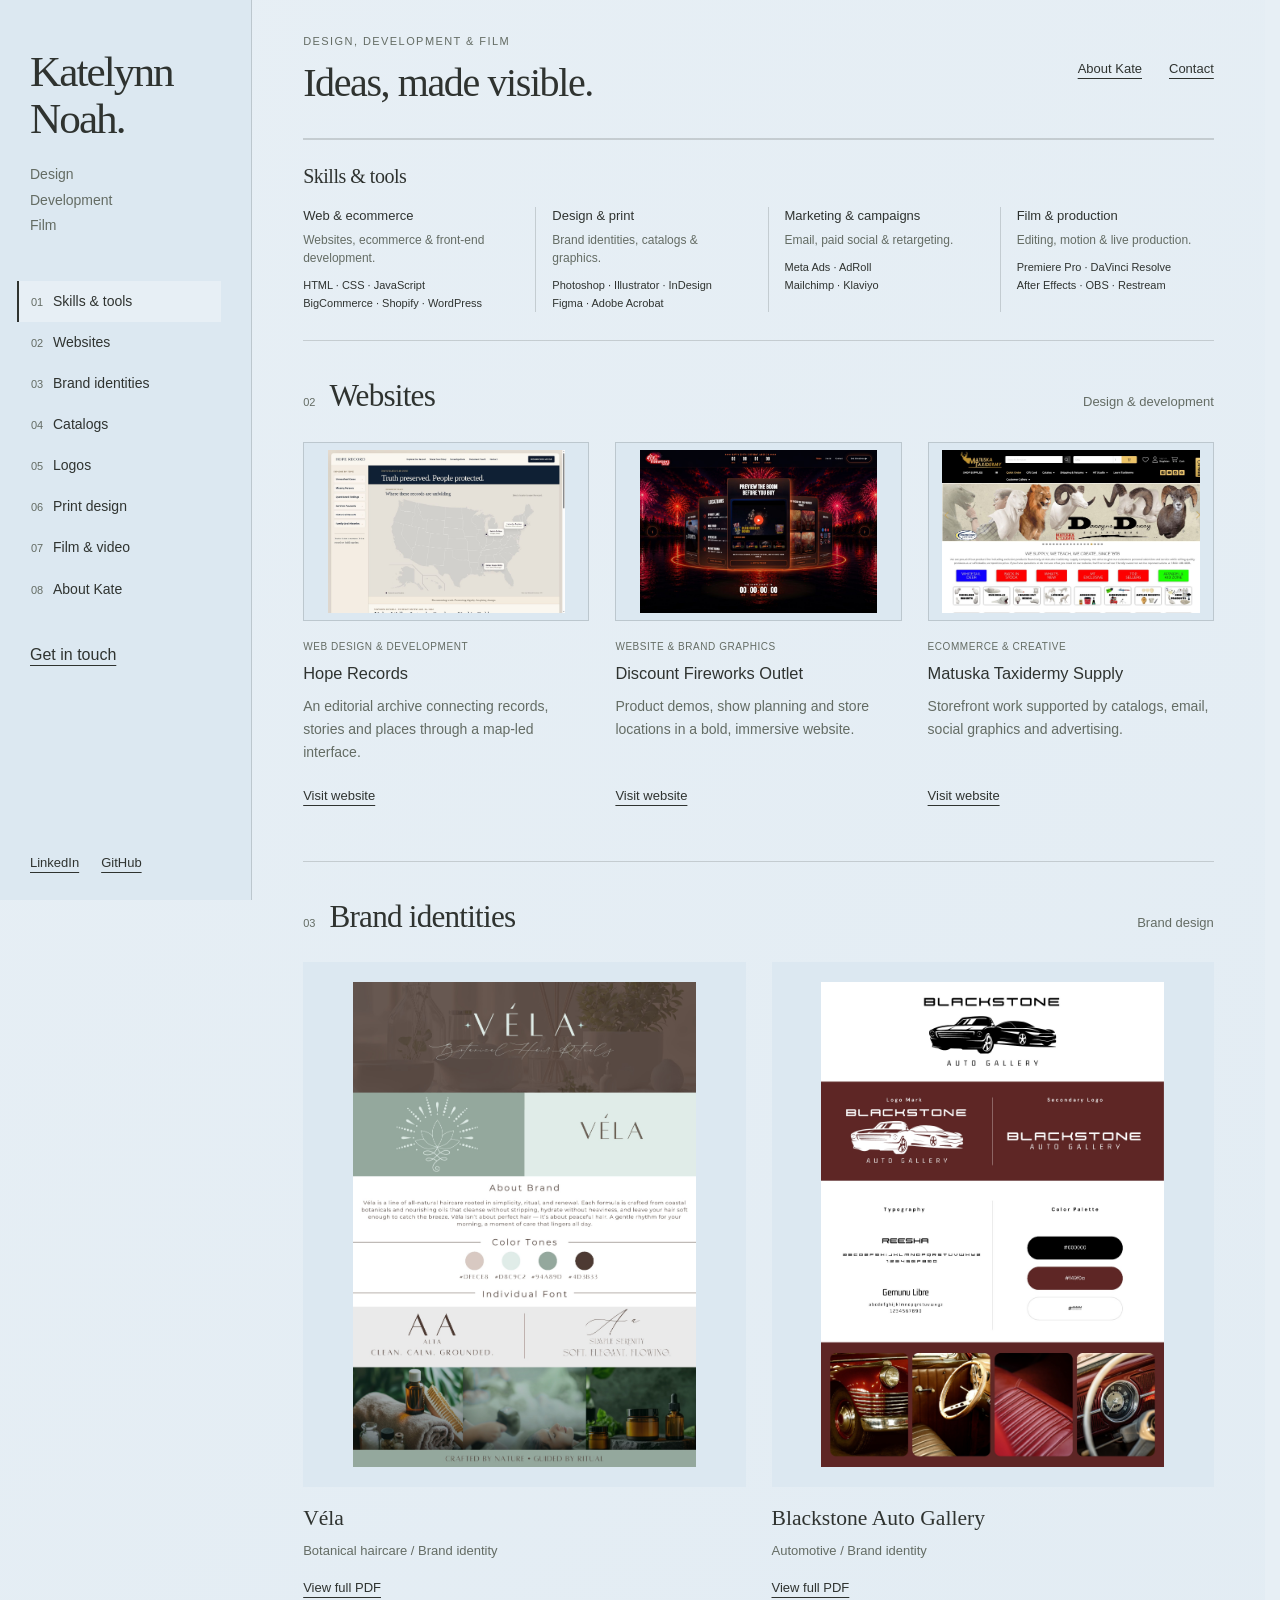
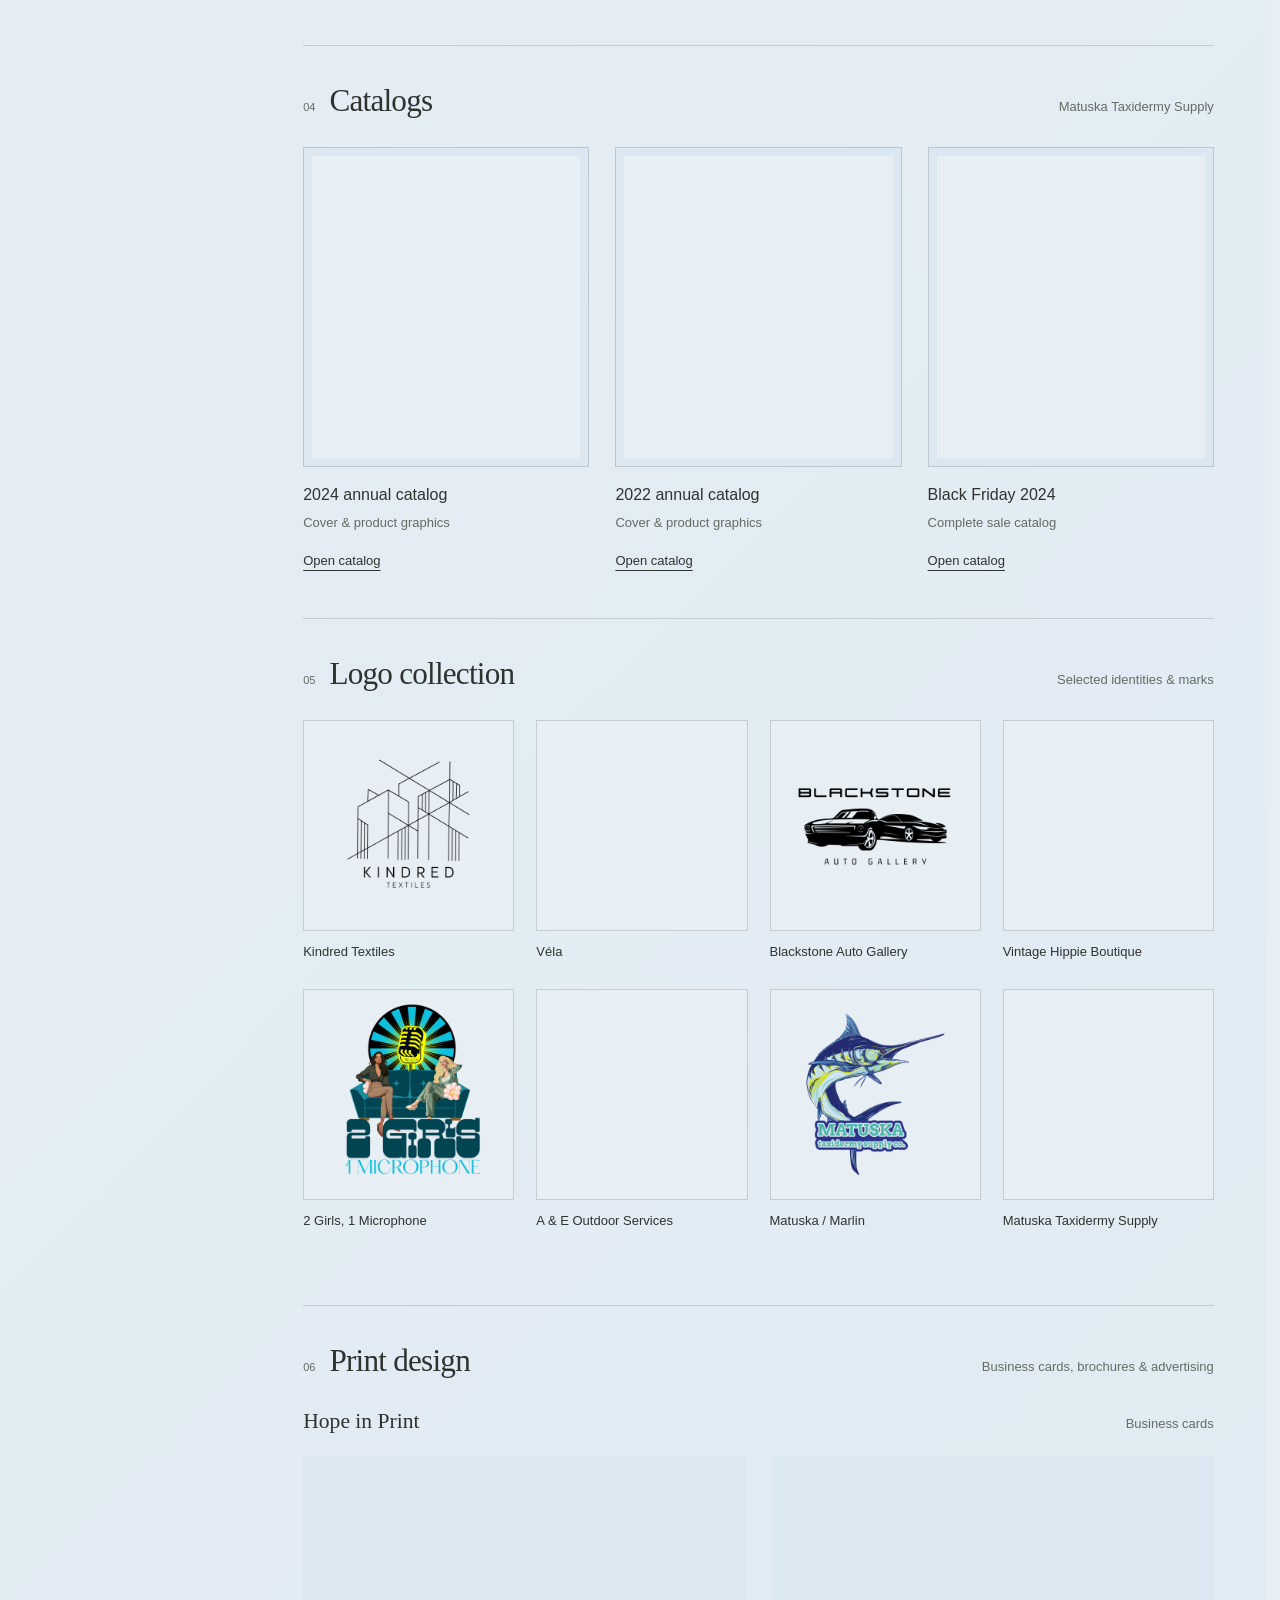
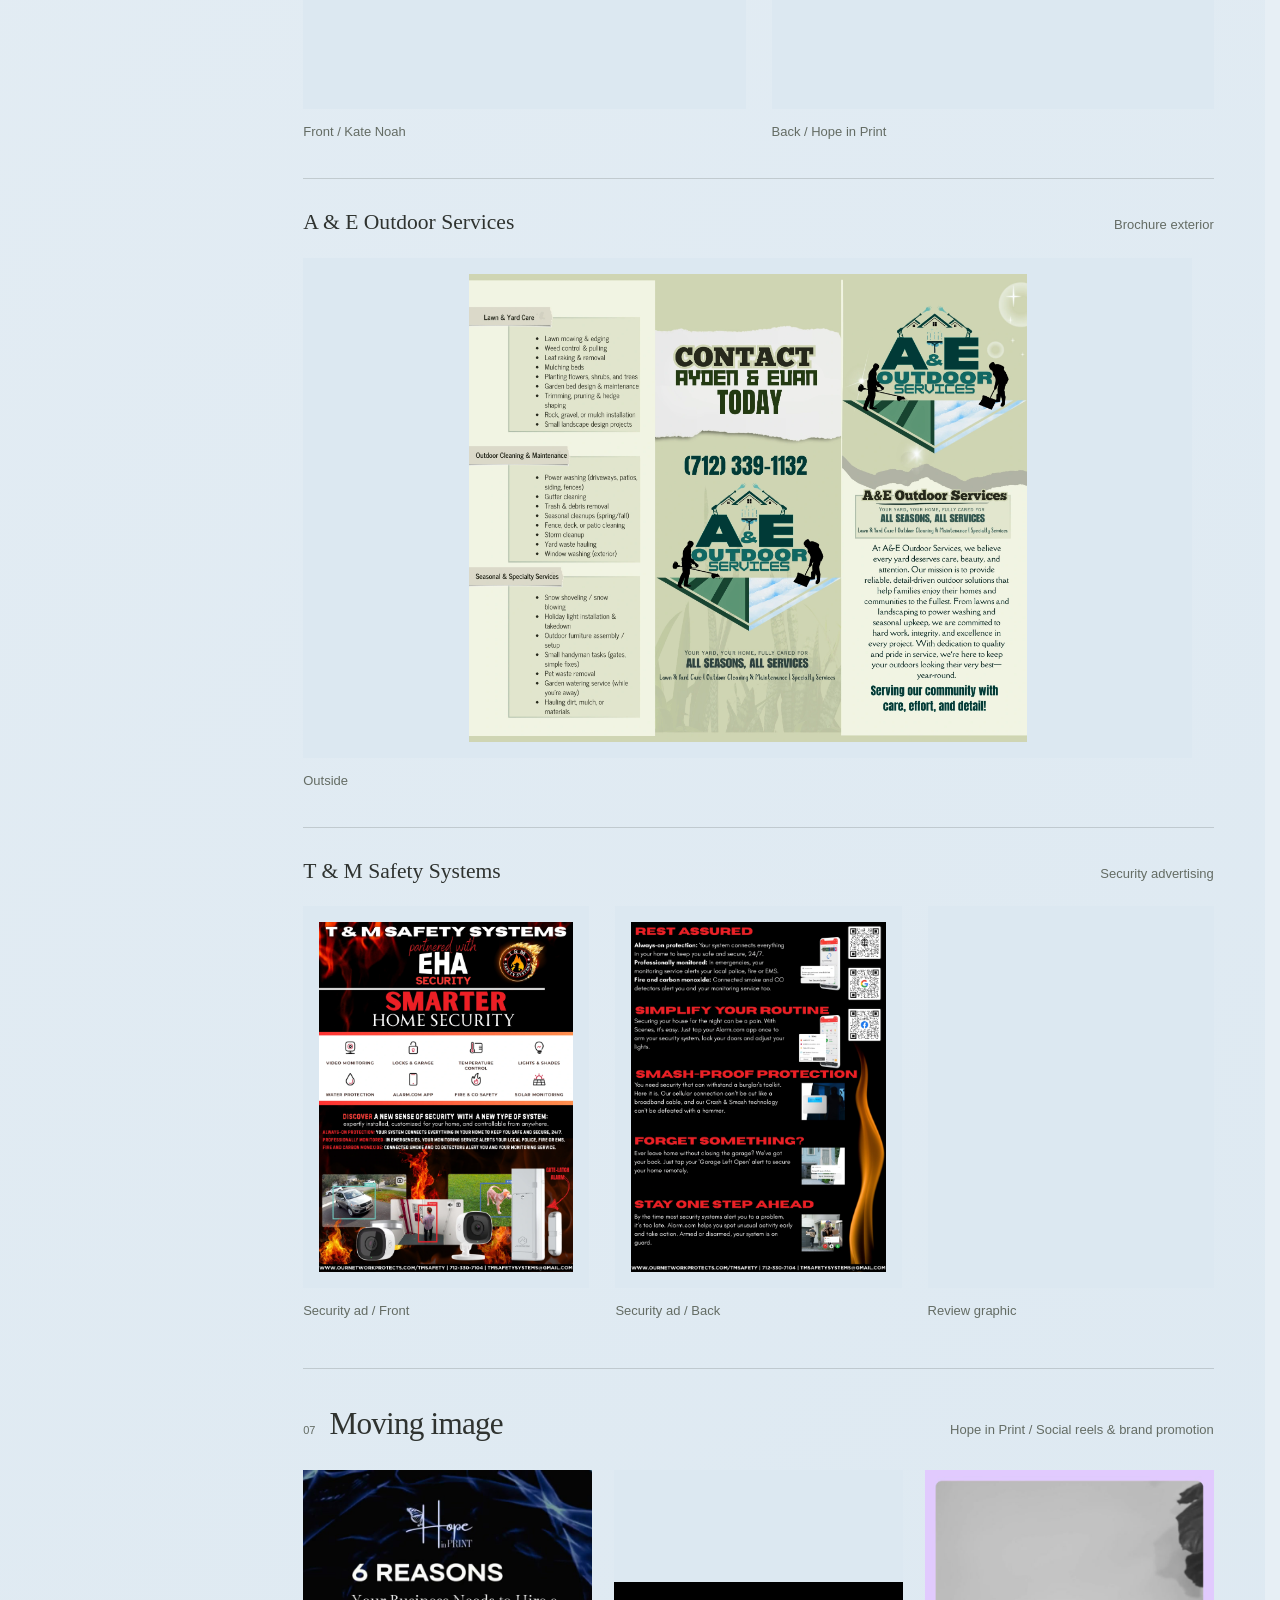
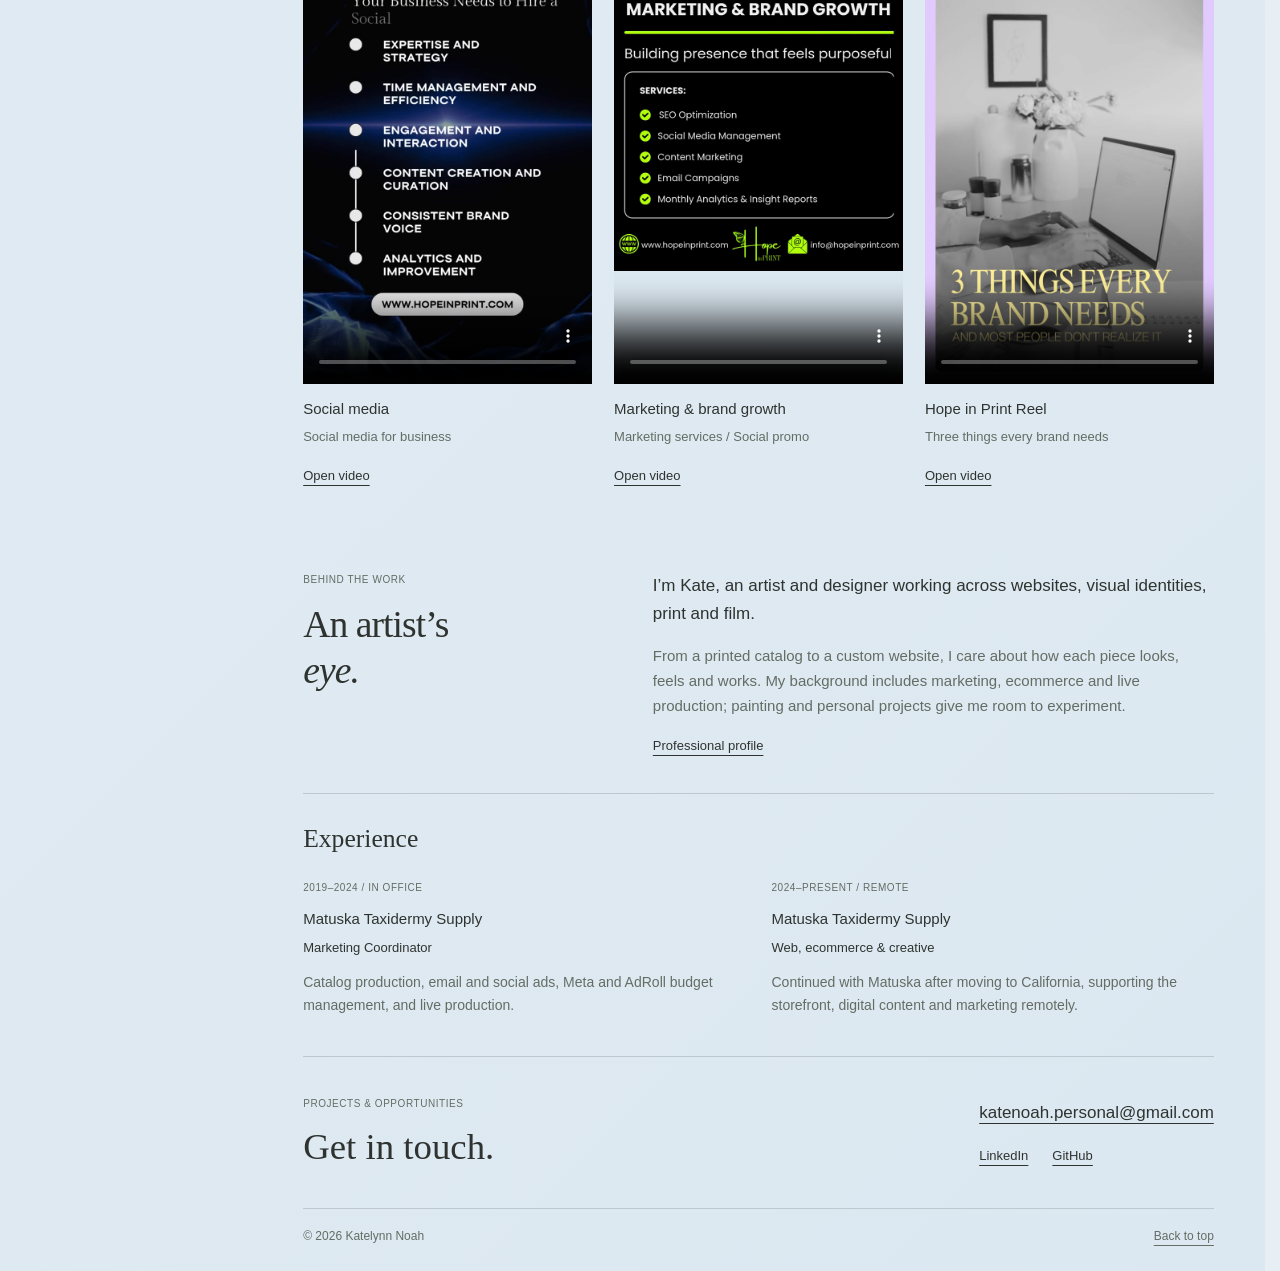
==== commit 52364c73: "Redesign skills as compact open columns with responsive layout" ====
--- a/index.html
+++ b/index.html
@@ -310,6 +310,25 @@
 @media (max-width: 520px) {
   .contact-main h2 { font-size: 2rem; }
 }
+/* Compact skills index: four open columns, with no oversized cards. */
+.skills-section { padding-block: 22px 28px; }
+.skills-heading h2 { font-size: 1.25rem; }
+.skills-grid { grid-template-columns: repeat(4, minmax(0, 1fr)); margin-top: 17px; gap: 18px; }
+.skill { display: block; grid-row: auto; padding: 0 16px 0 0; background: transparent; }
+.skill + .skill { margin-top: 0; padding-left: 16px; border-left: 1px solid var(--line); }
+.skill h3 { font-size: .8125rem; }
+.skill > p { font-size: .75rem; line-height: 1.5; padding-top: 6px; }
+.skill .tools { font-size: .6875rem; line-height: 1.65; padding-top: 9px; }
+@media (max-width: 1250px) {
+  .skills-grid { grid-template-columns: repeat(2, minmax(0, 1fr)); gap: 20px; }
+  .skill:nth-child(3) { border-left: 0; padding-left: 0; }
+}
+@media (max-width: 520px) {
+  .skills-grid { grid-template-columns: 1fr; gap: 0; }
+  .skill, .skill + .skill { padding: 12px 0; border-left: 0; }
+  .skill + .skill { border-top: 1px solid var(--line); }
+  .skill .tools { font-size: .75rem; }
+}
 </style>
 </head>
 <body id="top">
@@ -325,7 +344,7 @@
     <nav class="mobile-index" aria-label="Browse the work"><a href="#skills" data-section-link><span class="nav-number">01</span><span>Skills &amp; tools</span></a><a href="#websites" data-section-link><span class="nav-number">02</span><span>Websites</span></a><a href="#brand-boards" data-section-link><span class="nav-number">03</span><span>Brand identities</span></a><a href="#catalogs" data-section-link><span class="nav-number">04</span><span>Catalogs</span></a><a href="#logos" data-section-link><span class="nav-number">05</span><span>Logos</span></a><a href="#business-cards" data-section-link><span class="nav-number">06</span><span>Print design</span></a><a href="#motion" data-section-link><span class="nav-number">07</span><span>Film &amp; video</span></a><a href="#about" data-section-link><span class="nav-number">08</span><span>About Kate</span></a></nav>
     <main id="main">
       
-<section class="skills-section" id="skills" aria-labelledby="skills-title"><div class="skills-heading"><h2 id="skills-title">Skills &amp; tools</h2></div><div class="skills-grid"><div class="skill"><h3>Web & ecommerce</h3><p>Responsive websites, storefront customization and front-end development.</p><p class="tools">HTML · CSS · JavaScript<br>BigCommerce · Shopify · WordPress</p></div><div class="skill"><h3>Design & print</h3><p>Visual identities, catalogs, advertising and campaign graphics.</p><p class="tools">Photoshop · Illustrator · InDesign<br>Figma · Adobe Acrobat</p></div><div class="skill"><h3>Marketing & campaigns</h3><p>Email, paid social, retargeting and promotional content.</p><p class="tools">Meta Ads · AdRoll<br>Mailchimp · Klaviyo</p></div><div class="skill"><h3>Film & production</h3><p>Video editing, social reels, motion and live broadcast production.</p><p class="tools">Premiere Pro · DaVinci Resolve<br>After Effects · OBS · Restream</p></div></div></section>
+<section class="skills-section" id="skills" aria-labelledby="skills-title"><div class="skills-heading"><h2 id="skills-title">Skills &amp; tools</h2></div><div class="skills-grid"><div class="skill"><h3>Web & ecommerce</h3><p>Websites, ecommerce &amp; front-end development.</p><p class="tools">HTML · CSS · JavaScript<br>BigCommerce · Shopify · WordPress</p></div><div class="skill"><h3>Design & print</h3><p>Brand identities, catalogs &amp; graphics.</p><p class="tools">Photoshop · Illustrator · InDesign<br>Figma · Adobe Acrobat</p></div><div class="skill"><h3>Marketing & campaigns</h3><p>Email, paid social &amp; retargeting.</p><p class="tools">Meta Ads · AdRoll<br>Mailchimp · Klaviyo</p></div><div class="skill"><h3>Film & production</h3><p>Editing, motion &amp; live production.</p><p class="tools">Premiere Pro · DaVinci Resolve<br>After Effects · OBS · Restream</p></div></div></section>
 <div id="work"><section class="gallery-section websites" id="websites" aria-labelledby="websites-title">
         <div class="section-heading"><div class="section-title"><span class="section-number">02</span><h2 id="websites-title">Websites</h2></div><p>Design &amp; development</p></div>
         <div class="website-grid"><article class="website-card">
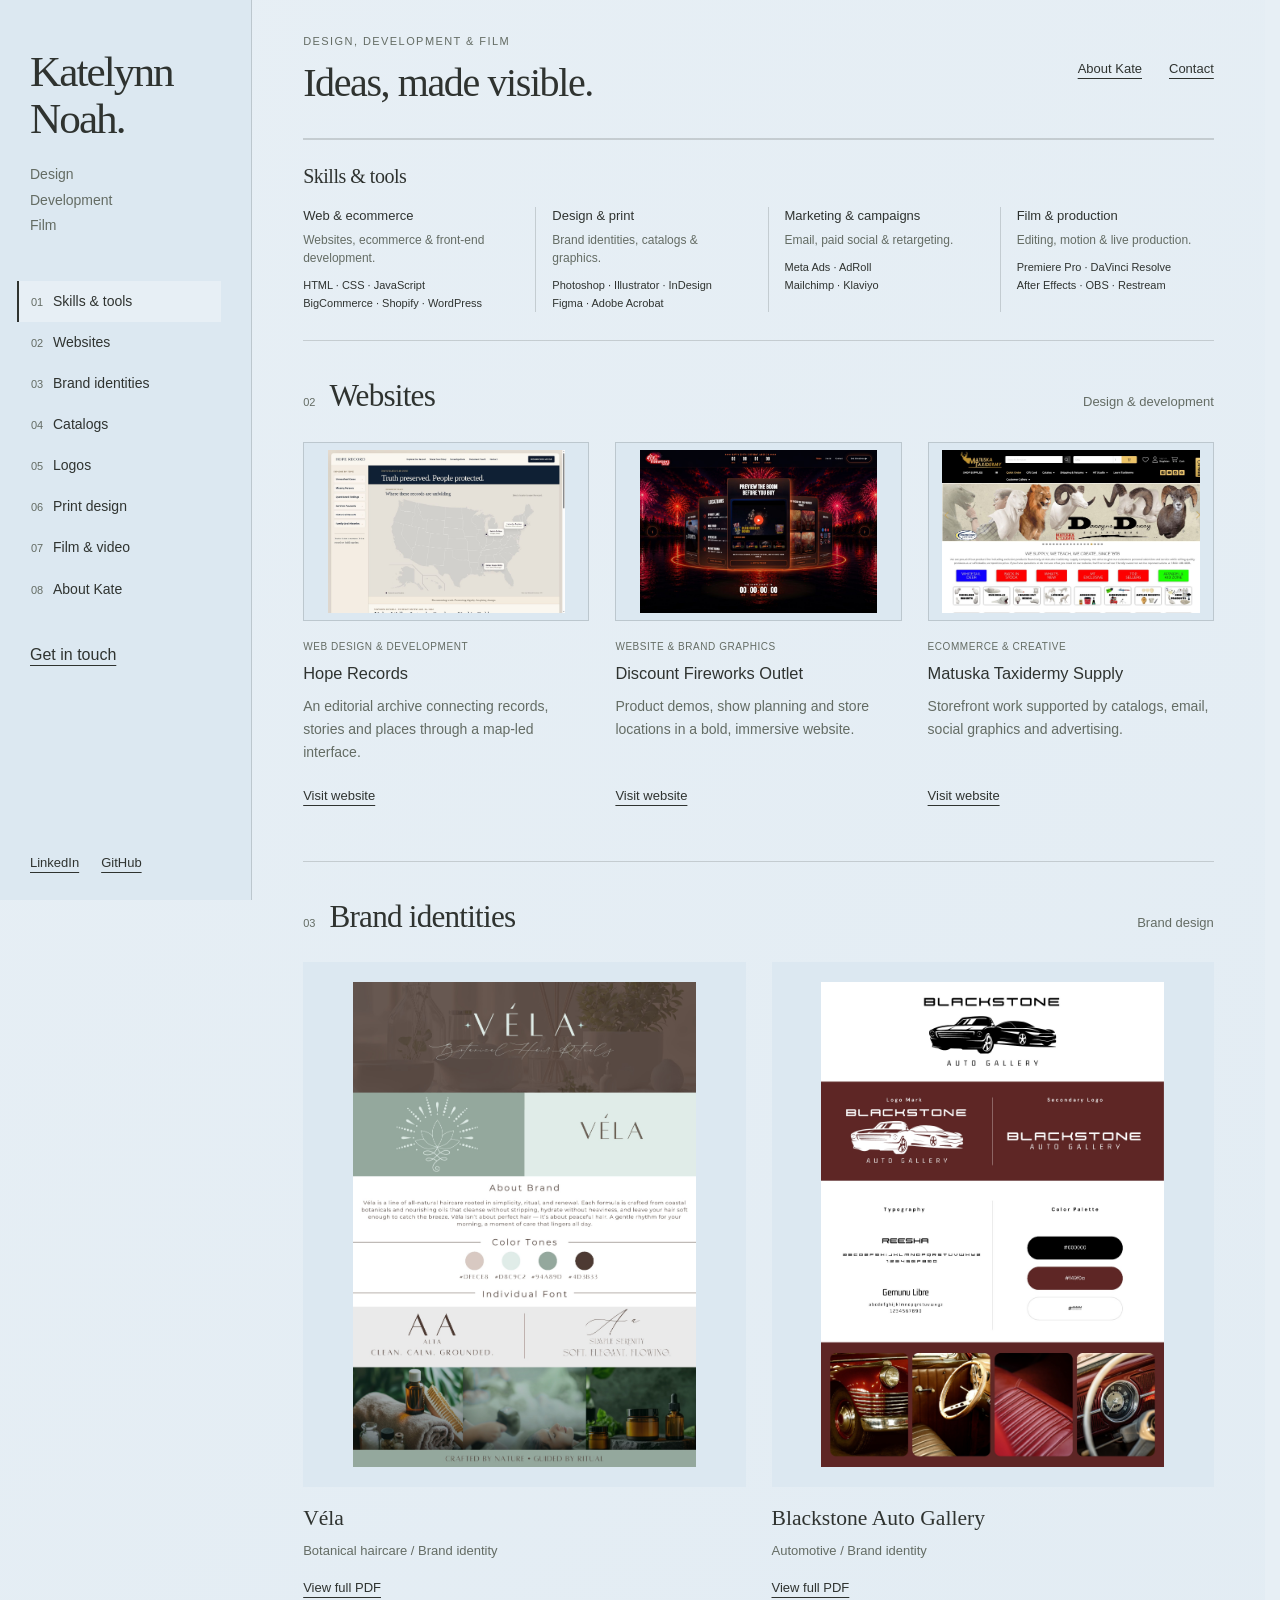
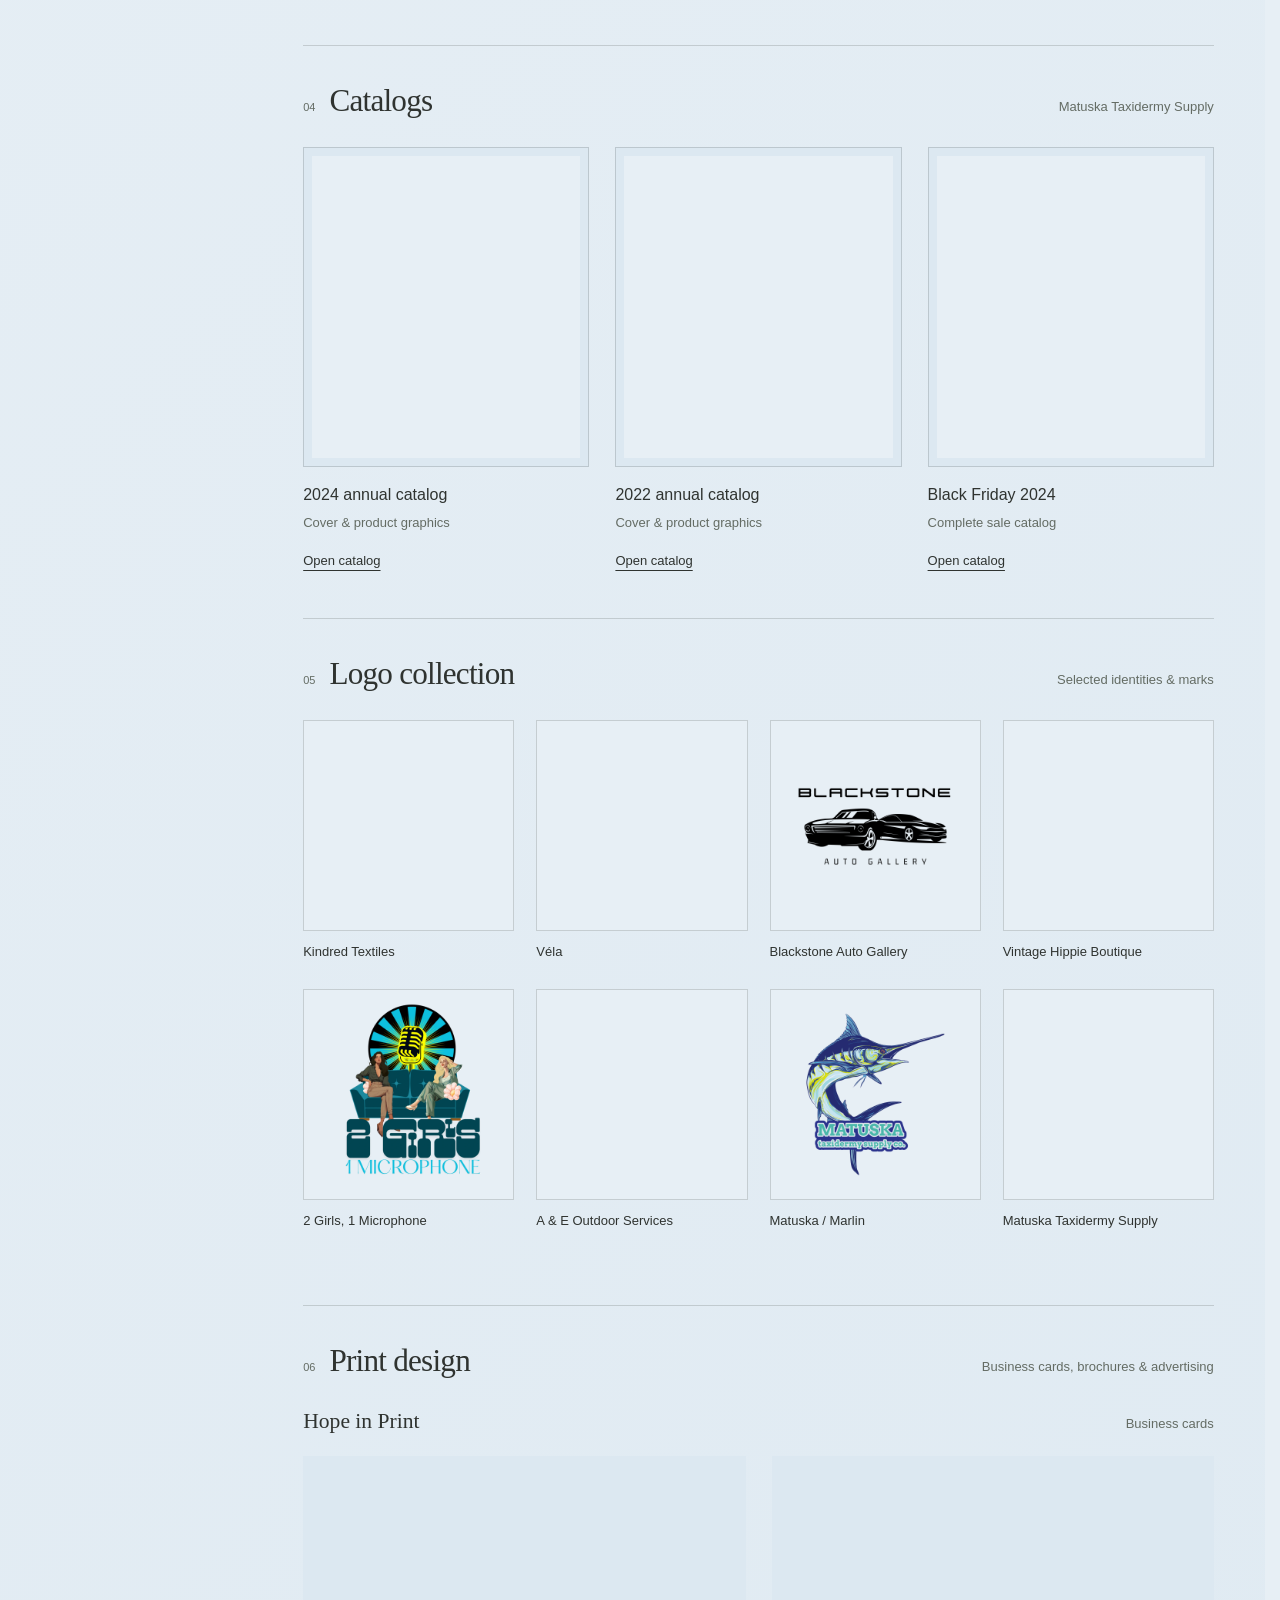
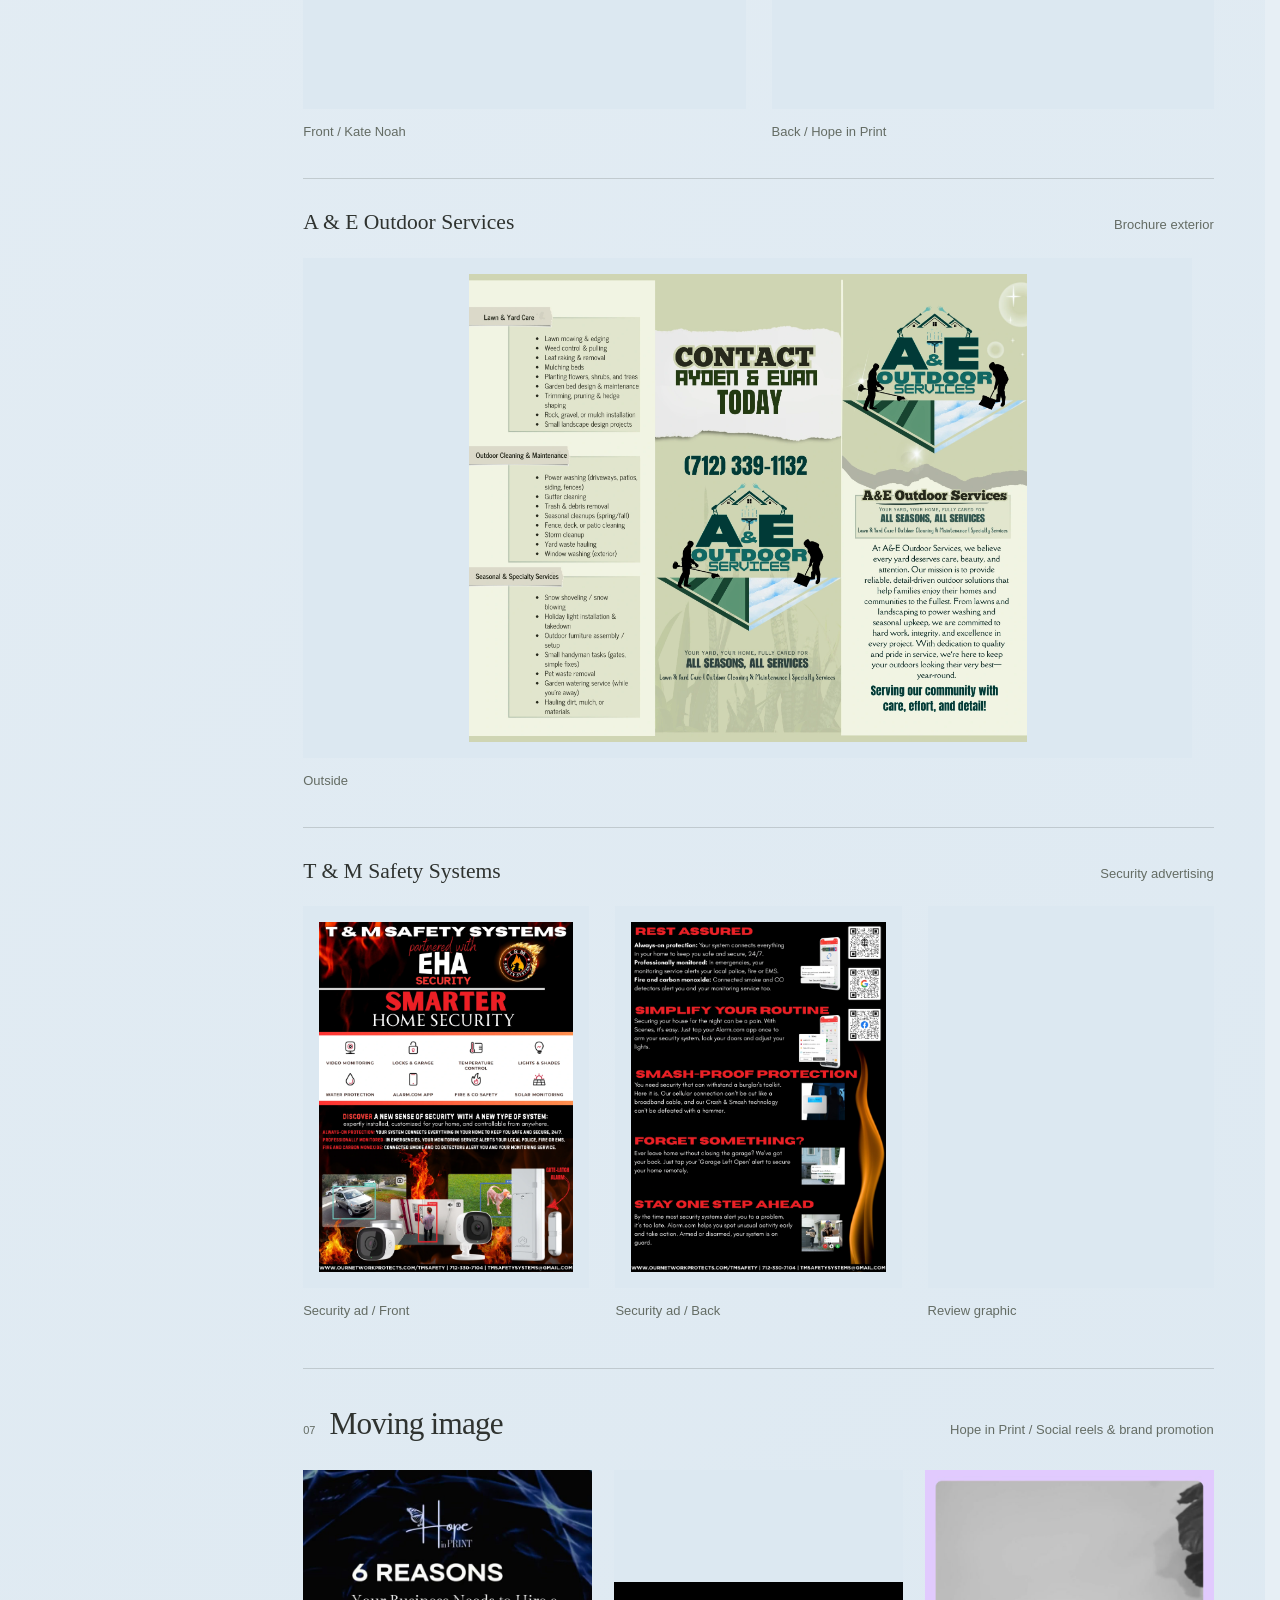
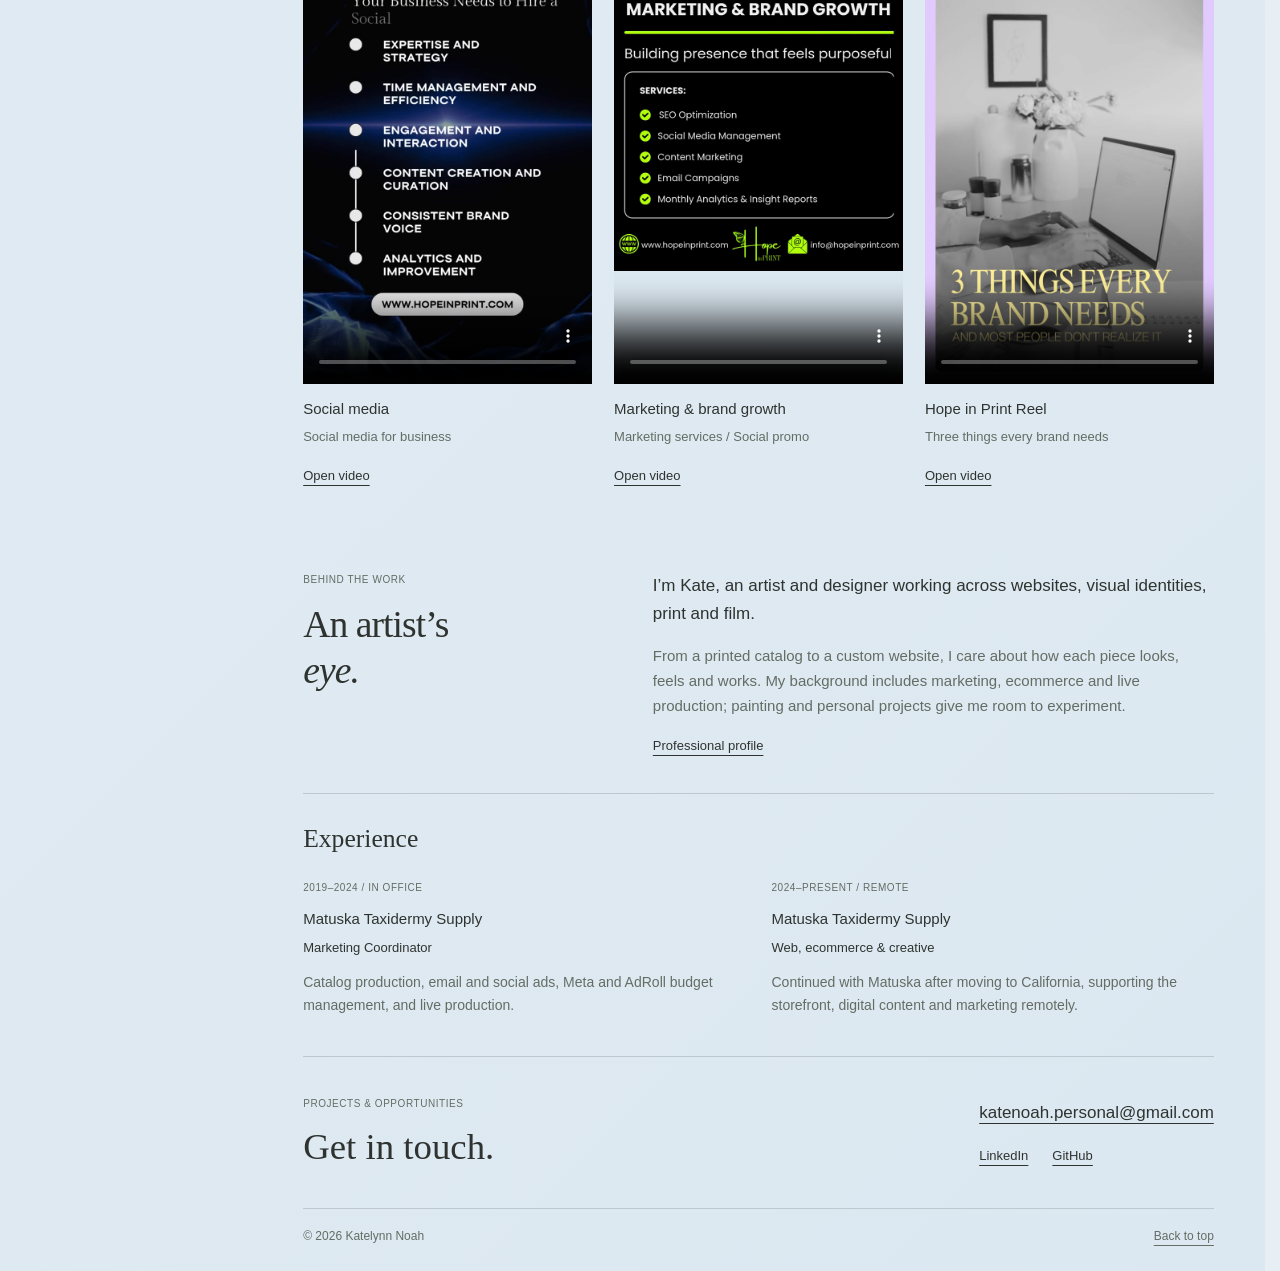
==== commit 3ed3bcc4: "Correct LinkedIn profile links to katelynn-noah" ====
--- a/index.html
+++ b/index.html
@@ -337,7 +337,7 @@
     <div><a class="identity" href="#top" aria-label="Katelynn Noah, back to top"><h1>Katelynn <br>Noah.</h1></a><p class="role"><span>Design</span><span>Development</span><span>Film</span></p></div>
     <nav class="rail-nav" aria-label="Work and about"><a href="#skills" data-section-link><span class="nav-number">01</span><span>Skills &amp; tools</span></a><a href="#websites" data-section-link><span class="nav-number">02</span><span>Websites</span></a><a href="#brand-boards" data-section-link><span class="nav-number">03</span><span>Brand identities</span></a><a href="#catalogs" data-section-link><span class="nav-number">04</span><span>Catalogs</span></a><a href="#logos" data-section-link><span class="nav-number">05</span><span>Logos</span></a><a href="#business-cards" data-section-link><span class="nav-number">06</span><span>Print design</span></a><a href="#motion" data-section-link><span class="nav-number">07</span><span>Film &amp; video</span></a><a href="#about" data-section-link><span class="nav-number">08</span><span>About Kate</span></a></nav>
     <button class="rail-contact contact-trigger" type="button" data-open-contact aria-haspopup="dialog" aria-controls="contact">Get in touch</button>
-    <div class="rail-bottom"><a href="https://www.linkedin.com/in/katelynnnoah" target="_blank" rel="noopener noreferrer">LinkedIn</a><a href="https://github.com/katenoahpersonal-svg" target="_blank" rel="noopener noreferrer">GitHub</a></div>
+    <div class="rail-bottom"><a href="https://www.linkedin.com/in/katelynn-noah" target="_blank" rel="noopener noreferrer">LinkedIn</a><a href="https://github.com/katenoahpersonal-svg" target="_blank" rel="noopener noreferrer">GitHub</a></div>
   </aside>
   <div class="portfolio-page">
     <header class="page-header"><div><p>Design, development &amp; film</p><p class="page-title">Ideas, made visible.</p></div><nav aria-label="Profile and contact"><a href="#about">About Kate</a><button class="contact-trigger" type="button" data-open-contact aria-haspopup="dialog" aria-controls="contact">Contact</button></nav></header>
@@ -387,12 +387,12 @@
         <div class="video-grid"><article class="video-card" ><div class="video-frame"><video controls playsinline preload="none" poster="assets/social-media-reel-poster.jpg" aria-label="Social media — Hope in Print video"><source src="assets/social-media-reel.mp4" type="video/mp4"><a href="assets/social-media-reel.mp4">Watch Social media</a></video></div><div class="video-caption"><h3>Social media</h3><p>Social media for business</p><a class="project-link video-direct" href="assets/social-media-reel.mp4" target="_blank" rel="noopener noreferrer">Open video</a></div></article><article class="video-card" ><div class="video-frame"><video controls playsinline preload="none" poster="assets/marketing-brand-growth-poster.jpg" aria-label="Marketing &amp; brand growth — Hope in Print video"><source src="assets/marketing-brand-growth.mp4" type="video/mp4"><a href="assets/marketing-brand-growth.mp4">Watch Marketing &amp; brand growth</a></video></div><div class="video-caption"><h3>Marketing &amp; brand growth</h3><p>Marketing services / Social promo</p><a class="project-link video-direct" href="assets/marketing-brand-growth.mp4" target="_blank" rel="noopener noreferrer">Open video</a></div></article><article class="video-card" id="hope-in-print-reel"><div class="video-frame"><video controls playsinline preload="none" poster="assets/hope-print-reel-poster.jpg" aria-label="Hope in Print Reel — Hope in Print video"><source src="assets/hope-print-reel.mp4" type="video/mp4"><a href="assets/hope-print-reel.mp4">Watch Hope in Print Reel</a></video></div><div class="video-caption"><h3>Hope in Print Reel</h3><p>Three things every brand needs</p><a class="project-link video-direct" href="assets/hope-print-reel.mp4" target="_blank" rel="noopener noreferrer">Open video</a></div></article></div>
       </section></div>
       <section class="about-section" id="about" aria-labelledby="about-title"><div class="shell">
-      <div class="about-grid"><div><p class="eyebrow">Behind the work</p><h2 id="about-title">An artist’s<br><em>eye.</em></h2></div><div class="about-copy"><p class="lead">I’m Kate, an artist and designer working across websites, visual identities, print and film.</p><p>From a printed catalog to a custom website, I care about how each piece looks, feels and works. My background includes marketing, ecommerce and live production; painting and personal projects give me room to experiment.</p><a class="project-link" href="https://www.linkedin.com/in/katelynnnoah" target="_blank" rel="noopener noreferrer">Professional profile</a></div></div>
+      <div class="about-grid"><div><p class="eyebrow">Behind the work</p><h2 id="about-title">An artist’s<br><em>eye.</em></h2></div><div class="about-copy"><p class="lead">I’m Kate, an artist and designer working across websites, visual identities, print and film.</p><p>From a printed catalog to a custom website, I care about how each piece looks, feels and works. My background includes marketing, ecommerce and live production; painting and personal projects give me room to experiment.</p><a class="project-link" href="https://www.linkedin.com/in/katelynn-noah" target="_blank" rel="noopener noreferrer">Professional profile</a></div></div>
       
       </div></section>
       <section class="experience-section" id="experience" aria-labelledby="experience-title"><div class="experience-grid"><h3 id="experience-title">Experience</h3><div class="experience-item"><span class="eyebrow">2019–2024 / In office</span><h4>Matuska Taxidermy Supply</h4><p class="role">Marketing Coordinator</p><p>Catalog production, email and social ads, Meta and AdRoll budget management, and live production.</p></div><div class="experience-item"><span class="eyebrow">2024–present / Remote</span><h4>Matuska Taxidermy Supply</h4><p class="role">Web, ecommerce &amp; creative</p><p>Continued with Matuska after moving to California, supporting the storefront, digital content and marketing remotely.</p></div></div></section>
       <section class="contact-section" id="contact-section" aria-labelledby="bottom-contact-title"><div class="shell">
-      <div class="contact-main"><div><p class="eyebrow">Projects &amp; opportunities</p><h2 id="bottom-contact-title"><button class="contact-trigger contact-heading-trigger" type="button" data-open-contact aria-haspopup="dialog" aria-controls="contact">Get in touch.</button></h2></div><div class="contact-details"><a class="email-link" href="mailto:katenoah.personal@gmail.com">katenoah.personal@gmail.com</a><div class="social-links"><a href="https://www.linkedin.com/in/katelynnnoah" target="_blank" rel="noopener noreferrer">LinkedIn</a><a href="https://github.com/katenoahpersonal-svg" target="_blank" rel="noopener noreferrer">GitHub</a></div></div></div>
+      <div class="contact-main"><div><p class="eyebrow">Projects &amp; opportunities</p><h2 id="bottom-contact-title"><button class="contact-trigger contact-heading-trigger" type="button" data-open-contact aria-haspopup="dialog" aria-controls="contact">Get in touch.</button></h2></div><div class="contact-details"><a class="email-link" href="mailto:katenoah.personal@gmail.com">katenoah.personal@gmail.com</a><div class="social-links"><a href="https://www.linkedin.com/in/katelynn-noah" target="_blank" rel="noopener noreferrer">LinkedIn</a><a href="https://github.com/katenoahpersonal-svg" target="_blank" rel="noopener noreferrer">GitHub</a></div></div></div>
       <footer><span>© 2026 Katelynn Noah</span><a href="#top">Back to top</a></footer>
     </div></section>
     </main>
@@ -402,7 +402,7 @@
     <h2 id="contact-title">Get in touch.</h2>
     <p id="contact-description">Design, development &amp; film.</p>
     <div class="contact-email"><p class="eyebrow">Email</p><a class="email-link" href="mailto:katenoah.personal@gmail.com">katenoah.personal@gmail.com</a></div>
-    <div class="contact-profiles"><a href="https://www.linkedin.com/in/katelynnnoah" target="_blank" rel="noopener noreferrer">LinkedIn <span aria-hidden="true">↗</span></a><a href="https://github.com/katenoahpersonal-svg" target="_blank" rel="noopener noreferrer">GitHub <span aria-hidden="true">↗</span></a></div>
+    <div class="contact-profiles"><a href="https://www.linkedin.com/in/katelynn-noah" target="_blank" rel="noopener noreferrer">LinkedIn <span aria-hidden="true">↗</span></a><a href="https://github.com/katenoahpersonal-svg" target="_blank" rel="noopener noreferrer">GitHub <span aria-hidden="true">↗</span></a></div>
     <p class="contact-card-note">Projects &amp; creative opportunities</p>
   </dialog>
   <dialog class="image-dialog" id="image-dialog" aria-labelledby="dialog-title"><div class="dialog-header"><p id="dialog-title"></p><button type="button" id="close-image">Close</button></div><img id="dialog-image" alt=""></dialog>
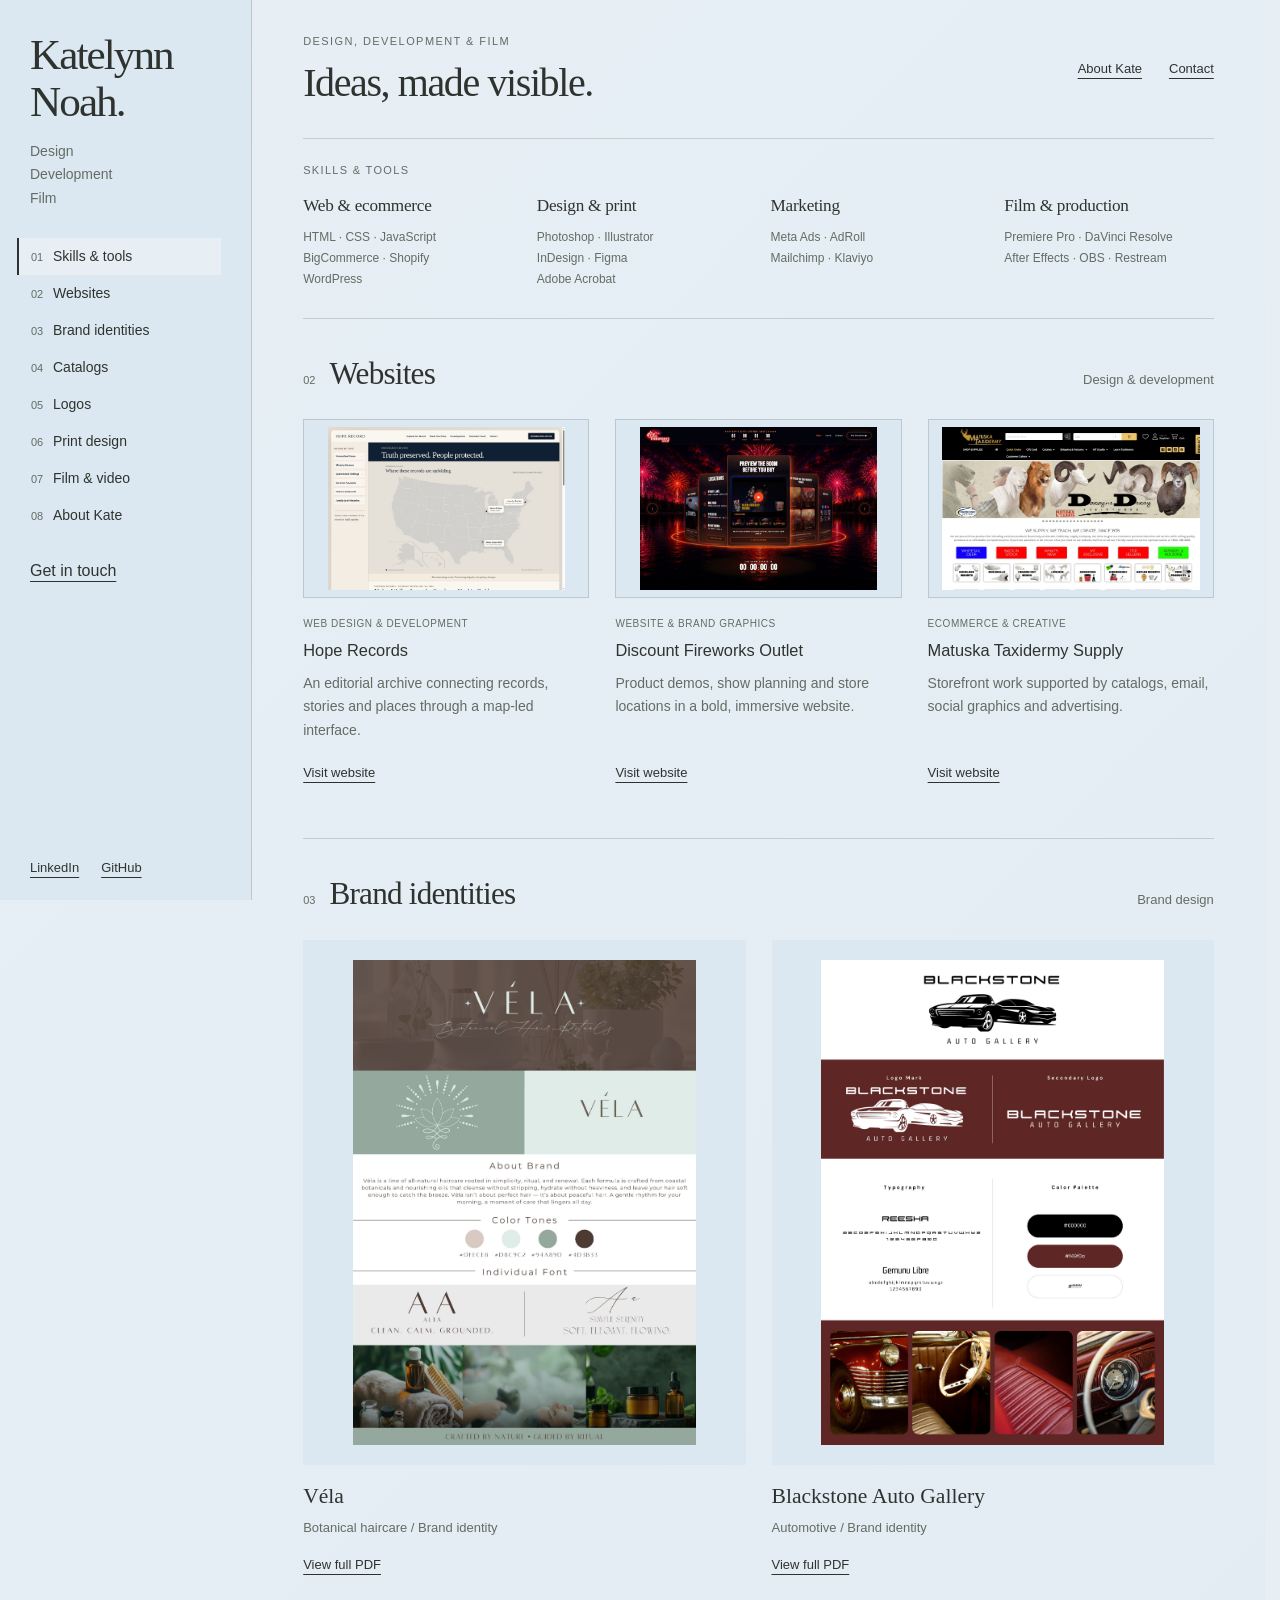
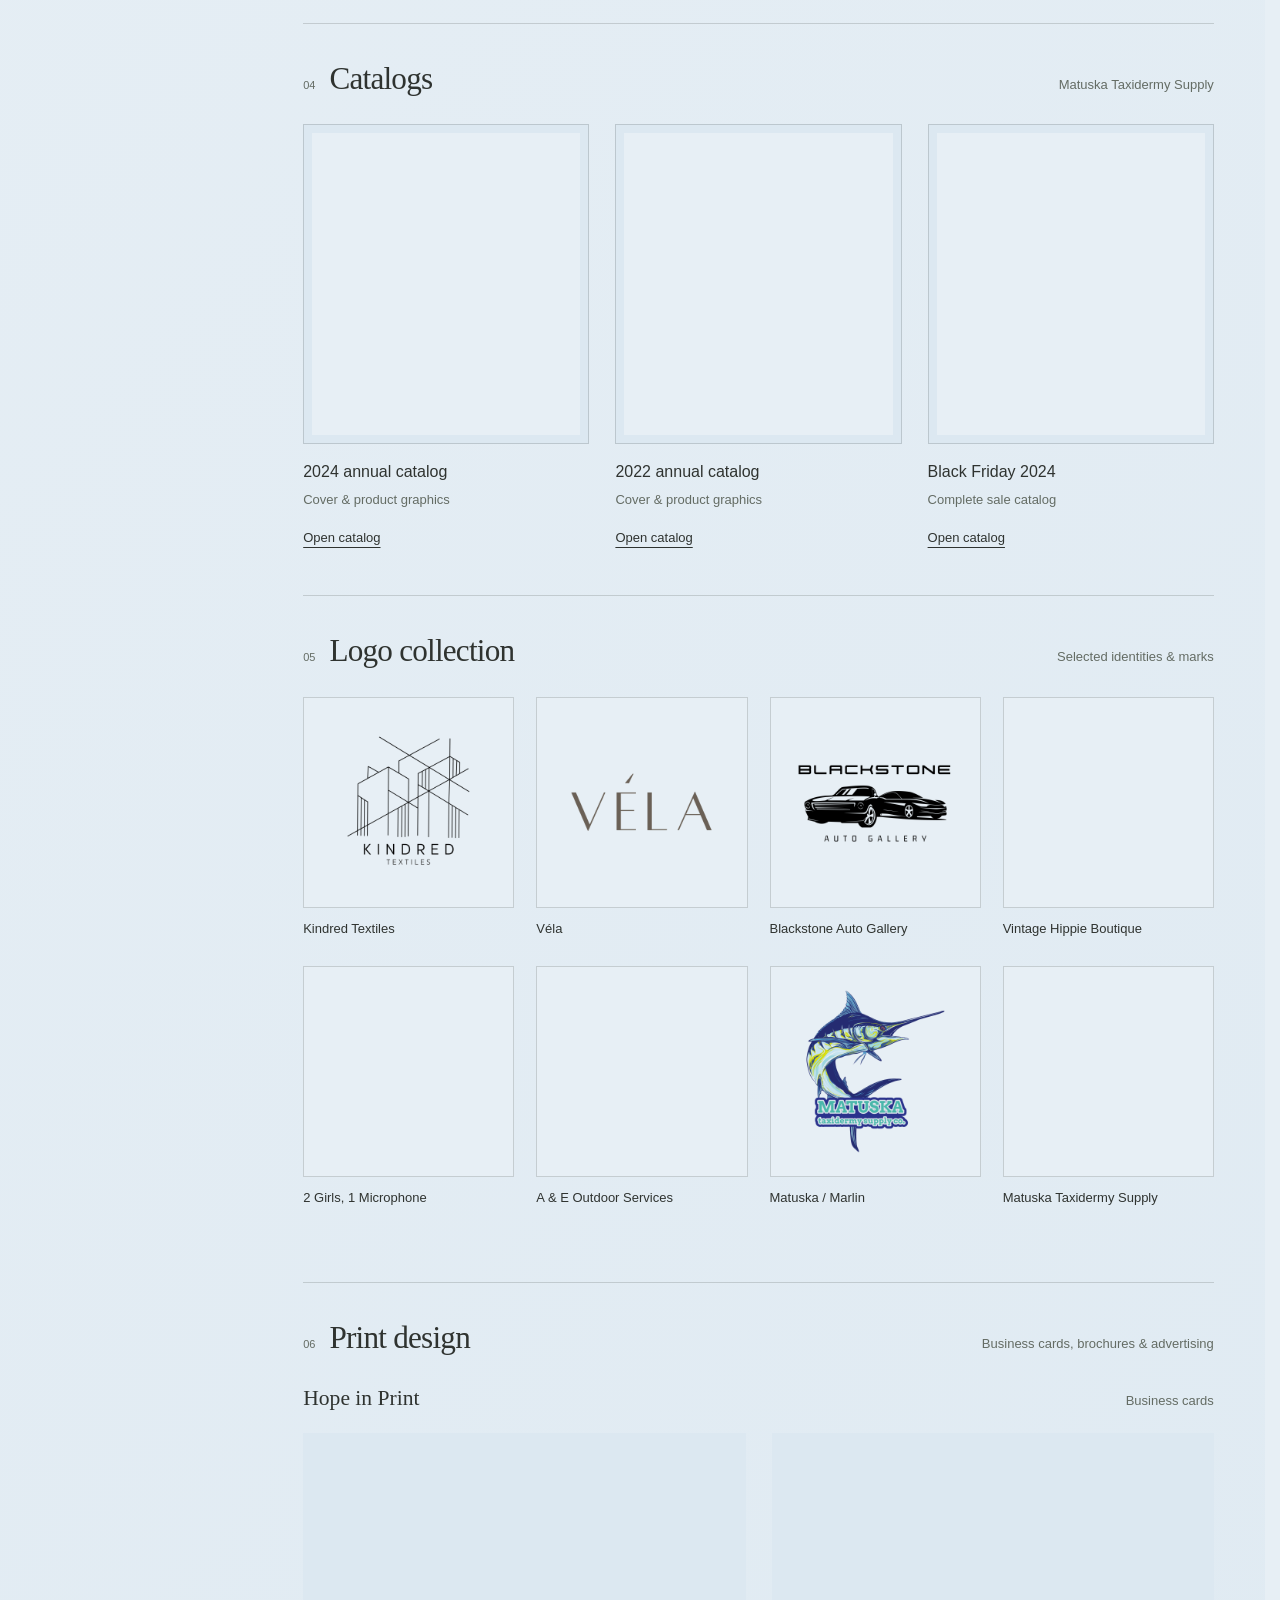
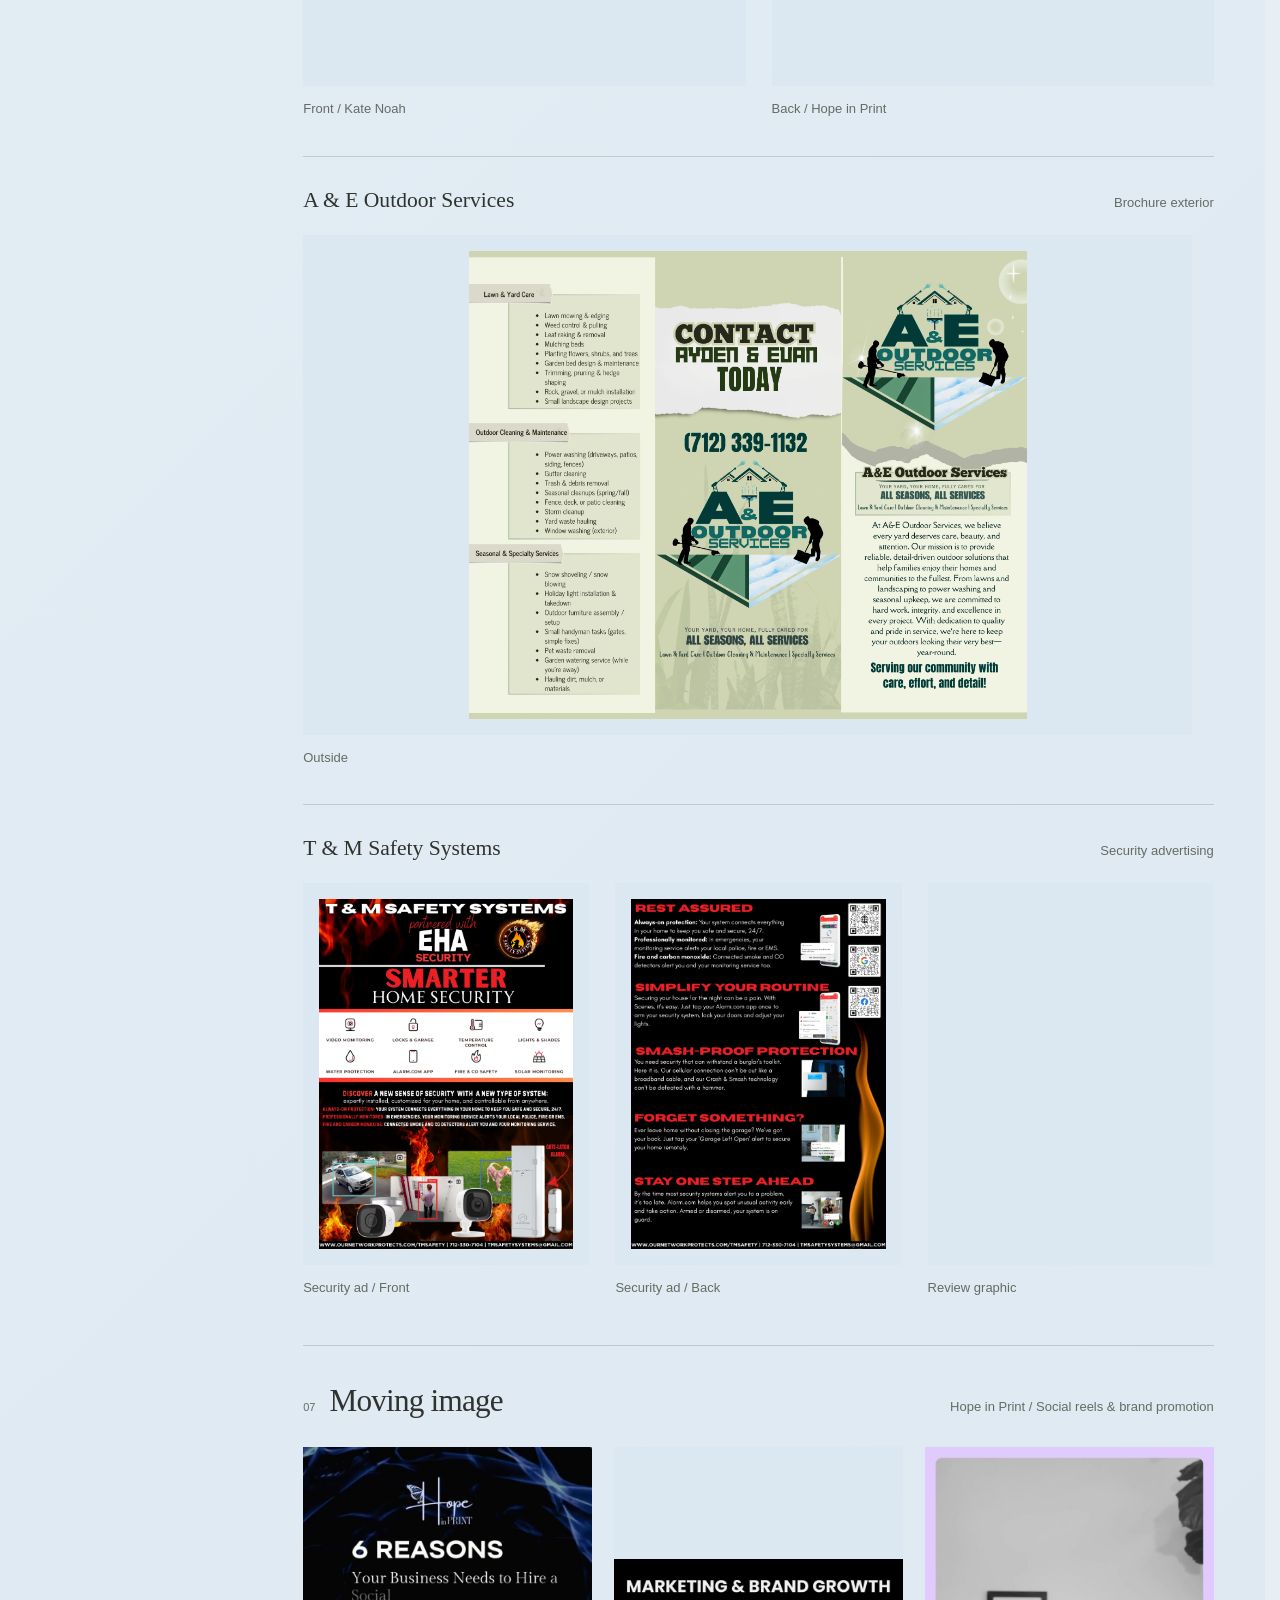
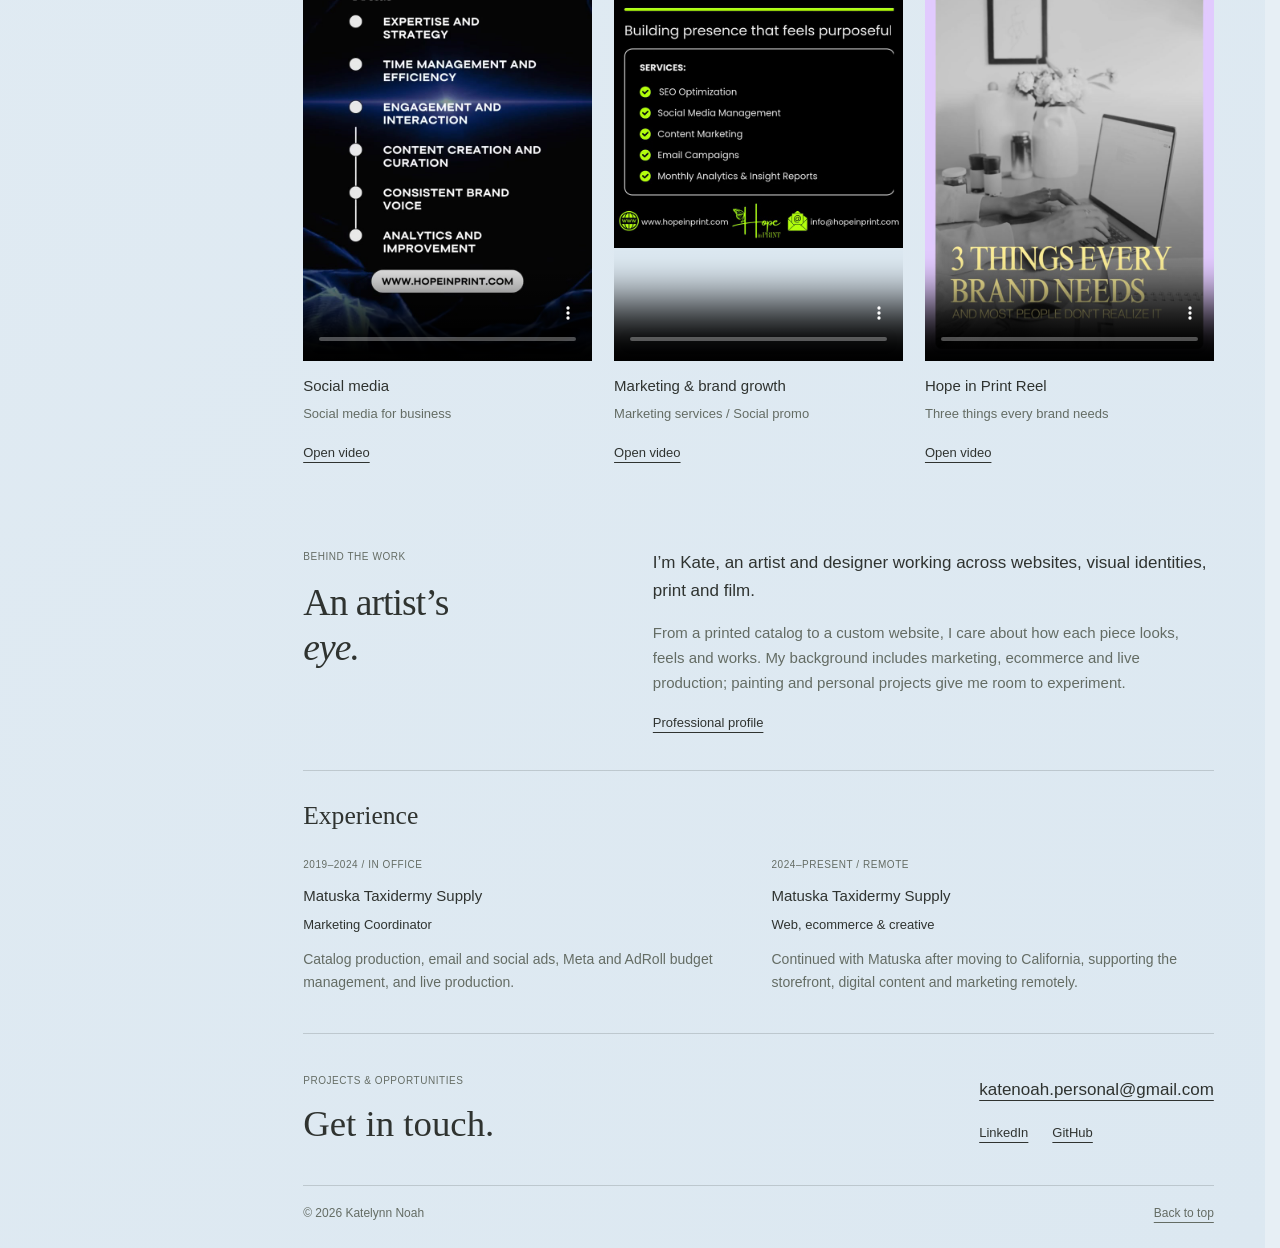
==== commit 275b049f: "Refine skills into a concise typographic strip and balance sidebar spacing" ====
--- a/index.html
+++ b/index.html
@@ -80,7 +80,7 @@
 
 /* Each card shares the parent's image, title, description and link rows.
    A longer caption expands the shared row rather than pushing one link down. */
-.website-grid,.board-grid,.logo-grid,.graphic-grid,.print-pair,.security-grid,.video-grid,.skills-grid { display: grid; align-items: stretch; gap: 0 26px; }
+.website-grid,.board-grid,.logo-grid,.graphic-grid,.print-pair,.security-grid,.video-grid { display: grid; align-items: stretch; gap: 0 26px; }
 .website-grid { grid-template-columns: repeat(3,minmax(0,1fr)); }
 .website-card { display: grid; grid-template-rows: subgrid; grid-row: span 5; row-gap: 0; padding-bottom: 8px; }
 .website-copy { display: contents; }
@@ -154,13 +154,13 @@
 .experience-item h4 { font-weight: 500; font-size: .9375rem; padding-top: 11px; }
 .experience-item .role { display: block; margin: 0; padding-top: 4px; color: var(--ink); font-size: .8125rem; }
 .experience-item > p:last-child { color: var(--muted); font-size: .875rem; padding-top: 12px; }
-.skills-heading { margin-top: 0; }
-.skills-heading h2 { font: 400 1.6rem/1.4 var(--serif); }
-.skills-grid { grid-template-columns: repeat(2,minmax(0,1fr)); margin-top: 22px; row-gap: 20px; column-gap: 22px; }
-.skill { display: grid; grid-template-rows: subgrid; grid-row: span 3; row-gap: 0; padding: 23px; background: var(--sage); }
-.skill h3 { font: 500 .9375rem/1.4 var(--sans); }
-.skill > p { color: var(--muted); font-size: .875rem; padding-top: 10px; }
-.skill .tools { color: var(--ink); font-size: .8125rem; line-height: 1.8; padding-top: 13px; }
+
+
+
+
+
+
+
 .contact-trigger { border: 0; padding: 0; background: transparent; color: inherit; font: inherit; text-decoration: underline; text-decoration-thickness: 1px; text-underline-offset: 5px; cursor: pointer; }
 .contact-trigger:hover { text-decoration-thickness: 2px; }
 .contact-card { position: fixed; inset: 0; margin: auto; width: min(520px,calc(100% - 40px)); height: fit-content; max-height: calc(100dvh - 40px); overflow: auto; padding: 38px; border: 1px solid var(--line); background: var(--cream); color: var(--ink); box-shadow: 0 16px 60px rgb(47 51 48 / .12); }
@@ -246,7 +246,7 @@
   .section-heading { display: block; margin-bottom: 21px; }
   .section-heading > p { text-align: left; max-width: none; margin-top: 8px; }
   h2 { font-size: 1.8rem; }
-  .board-grid,.print-pair,.skills-grid { grid-template-columns: 1fr; }
+  .board-grid,.print-pair { grid-template-columns: 1fr; }
   .board-card { padding-bottom: 32px; }
   .board-card:last-child { padding-bottom: 0; }
   .board-art { max-height: none; }
@@ -270,9 +270,9 @@
   .video-caption p,.video-direct { font-size: .75rem; }
   .experience-grid { grid-template-columns: 1fr; }
   .experience-item + .experience-item { margin-top: 26px; }
-  .skill { padding: 20px; }
-  .skills-grid { row-gap: 0; }
-  .skill + .skill { margin-top: 20px; }
+
+
+
   .about-grid h2 { font-size: 2rem; }
   .contact-card { padding: 24px; width: calc(100% - 32px); }
   .contact-card-heading { margin-bottom: 26px; }
@@ -292,7 +292,7 @@
 
 
 /* Introductory sections share the work gallery's content edges. */
-.skills-section { border-top: 1px solid var(--line); padding-block: 30px 48px; }
+
 #work { border-top: 1px solid var(--line); }
 .experience-section { padding-block: 0 39px; }
 .experience-section .experience-grid { margin-top: 0; border-bottom: 0; padding-bottom: 0; }
@@ -310,24 +310,29 @@
 @media (max-width: 520px) {
   .contact-main h2 { font-size: 2rem; }
 }
-/* Compact skills index: four open columns, with no oversized cards. */
-.skills-section { padding-block: 22px 28px; }
-.skills-heading h2 { font-size: 1.25rem; }
-.skills-grid { grid-template-columns: repeat(4, minmax(0, 1fr)); margin-top: 17px; gap: 18px; }
-.skill { display: block; grid-row: auto; padding: 0 16px 0 0; background: transparent; }
-.skill + .skill { margin-top: 0; padding-left: 16px; border-left: 1px solid var(--line); }
-.skill h3 { font-size: .8125rem; }
-.skill > p { font-size: .75rem; line-height: 1.5; padding-top: 6px; }
-.skill .tools { font-size: .6875rem; line-height: 1.65; padding-top: 9px; }
-@media (max-width: 1250px) {
-  .skills-grid { grid-template-columns: repeat(2, minmax(0, 1fr)); gap: 20px; }
-  .skill:nth-child(3) { border-left: 0; padding-left: 0; }
-}
-@media (max-width: 520px) {
-  .skills-grid { grid-template-columns: 1fr; gap: 0; }
-  .skill, .skill + .skill { padding: 12px 0; border-left: 0; }
-  .skill + .skill { border-top: 1px solid var(--line); }
-  .skill .tools { font-size: .75rem; }
+/* Skills stay a compact supporting index above the work. */
+.skills-section { padding-block: 24px 28px; }
+.skills-heading h2 { font: 500 .6875rem/1.4 var(--sans); letter-spacing: .12em; text-transform: uppercase; color: var(--muted); }
+.skills-grid { display: grid; grid-template-columns: repeat(4, minmax(0, 1fr)); gap: 24px; margin-top: 16px; align-items: start; }
+.skill { min-width: 0; }
+.skill h3 { font: 400 1.075rem/1.35 var(--serif); letter-spacing: -.015em; }
+.skill .tools { margin-top: 9px; font: 400 .75rem/1.75 var(--sans); color: var(--muted); }
+@media (min-width: 1101px) {
+  .portfolio-rail { padding-top: 32px; padding-bottom: 22px; }
+  .portfolio-rail > div > .role { margin-top: 15px; line-height: 1.65; }
+  .rail-nav { margin-top: 28px; }
+  .rail-nav a { padding-block: 7px; }
+  .rail-contact { margin-top: 24px; }
+  .rail-bottom { padding-top: 24px; }
+}
+@media (max-width: 700px) {
+  .skills-grid { grid-template-columns: repeat(2, minmax(0, 1fr)); gap: 22px 20px; }
+  .skills-section { padding-block: 22px 25px; }
+  .skill h3 { font-size: 1rem; }
+}
+@media (max-width: 380px) {
+  .skills-grid { column-gap: 14px; }
+  .skill .tools { font-size: .75rem; line-height: 1.6; }
 }
 </style>
 </head>
@@ -344,7 +349,15 @@
     <nav class="mobile-index" aria-label="Browse the work"><a href="#skills" data-section-link><span class="nav-number">01</span><span>Skills &amp; tools</span></a><a href="#websites" data-section-link><span class="nav-number">02</span><span>Websites</span></a><a href="#brand-boards" data-section-link><span class="nav-number">03</span><span>Brand identities</span></a><a href="#catalogs" data-section-link><span class="nav-number">04</span><span>Catalogs</span></a><a href="#logos" data-section-link><span class="nav-number">05</span><span>Logos</span></a><a href="#business-cards" data-section-link><span class="nav-number">06</span><span>Print design</span></a><a href="#motion" data-section-link><span class="nav-number">07</span><span>Film &amp; video</span></a><a href="#about" data-section-link><span class="nav-number">08</span><span>About Kate</span></a></nav>
     <main id="main">
       
-<section class="skills-section" id="skills" aria-labelledby="skills-title"><div class="skills-heading"><h2 id="skills-title">Skills &amp; tools</h2></div><div class="skills-grid"><div class="skill"><h3>Web & ecommerce</h3><p>Websites, ecommerce &amp; front-end development.</p><p class="tools">HTML · CSS · JavaScript<br>BigCommerce · Shopify · WordPress</p></div><div class="skill"><h3>Design & print</h3><p>Brand identities, catalogs &amp; graphics.</p><p class="tools">Photoshop · Illustrator · InDesign<br>Figma · Adobe Acrobat</p></div><div class="skill"><h3>Marketing & campaigns</h3><p>Email, paid social &amp; retargeting.</p><p class="tools">Meta Ads · AdRoll<br>Mailchimp · Klaviyo</p></div><div class="skill"><h3>Film & production</h3><p>Editing, motion &amp; live production.</p><p class="tools">Premiere Pro · DaVinci Resolve<br>After Effects · OBS · Restream</p></div></div></section>
+<section class="skills-section" id="skills" aria-labelledby="skills-title">
+  <div class="skills-heading"><h2 id="skills-title">Skills &amp; tools</h2></div>
+  <div class="skills-grid">
+    <div class="skill"><h3>Web &amp; ecommerce</h3><p class="tools">HTML · CSS · JavaScript<br>BigCommerce · Shopify<br>WordPress</p></div>
+    <div class="skill"><h3>Design &amp; print</h3><p class="tools">Photoshop · Illustrator<br>InDesign · Figma<br>Adobe Acrobat</p></div>
+    <div class="skill"><h3>Marketing</h3><p class="tools">Meta Ads · AdRoll<br>Mailchimp · Klaviyo</p></div>
+    <div class="skill"><h3>Film &amp; production</h3><p class="tools">Premiere Pro · DaVinci Resolve<br>After Effects · OBS · Restream</p></div>
+  </div>
+</section>
 <div id="work"><section class="gallery-section websites" id="websites" aria-labelledby="websites-title">
         <div class="section-heading"><div class="section-title"><span class="section-number">02</span><h2 id="websites-title">Websites</h2></div><p>Design &amp; development</p></div>
         <div class="website-grid"><article class="website-card">
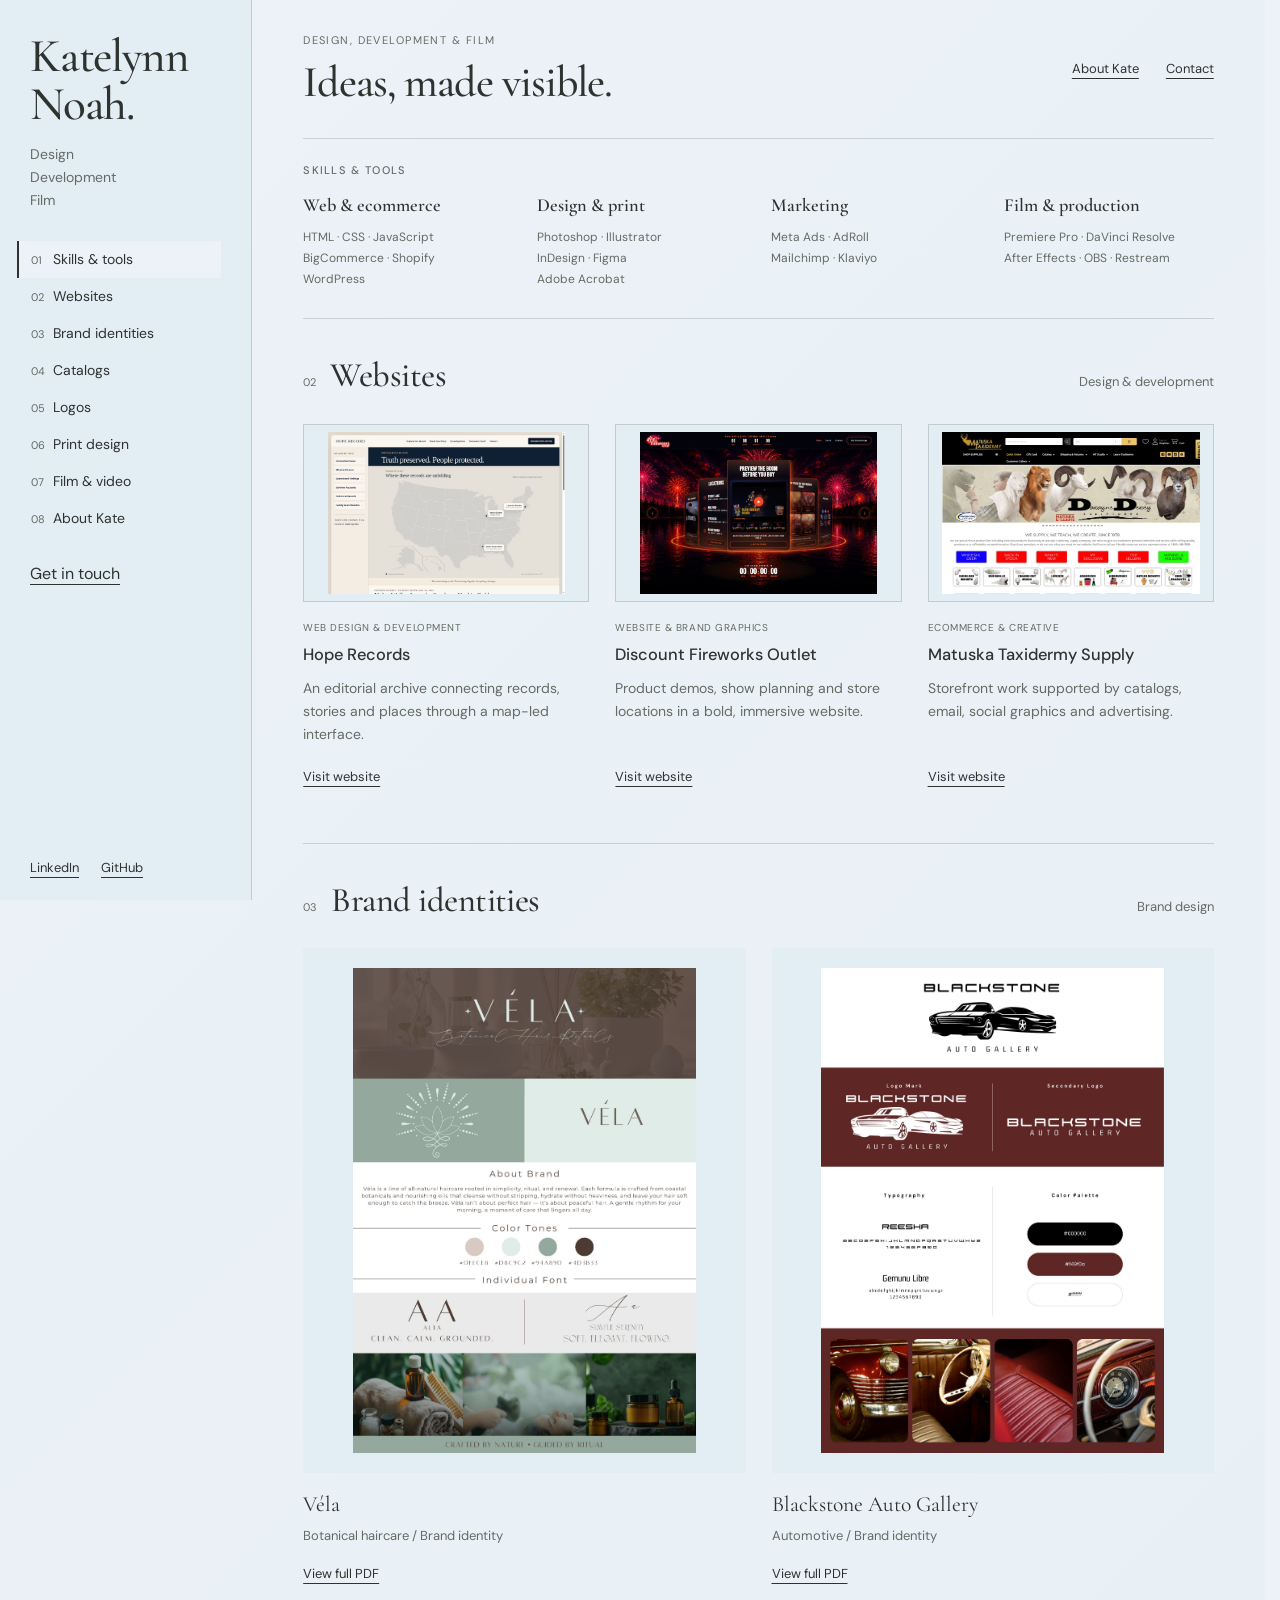
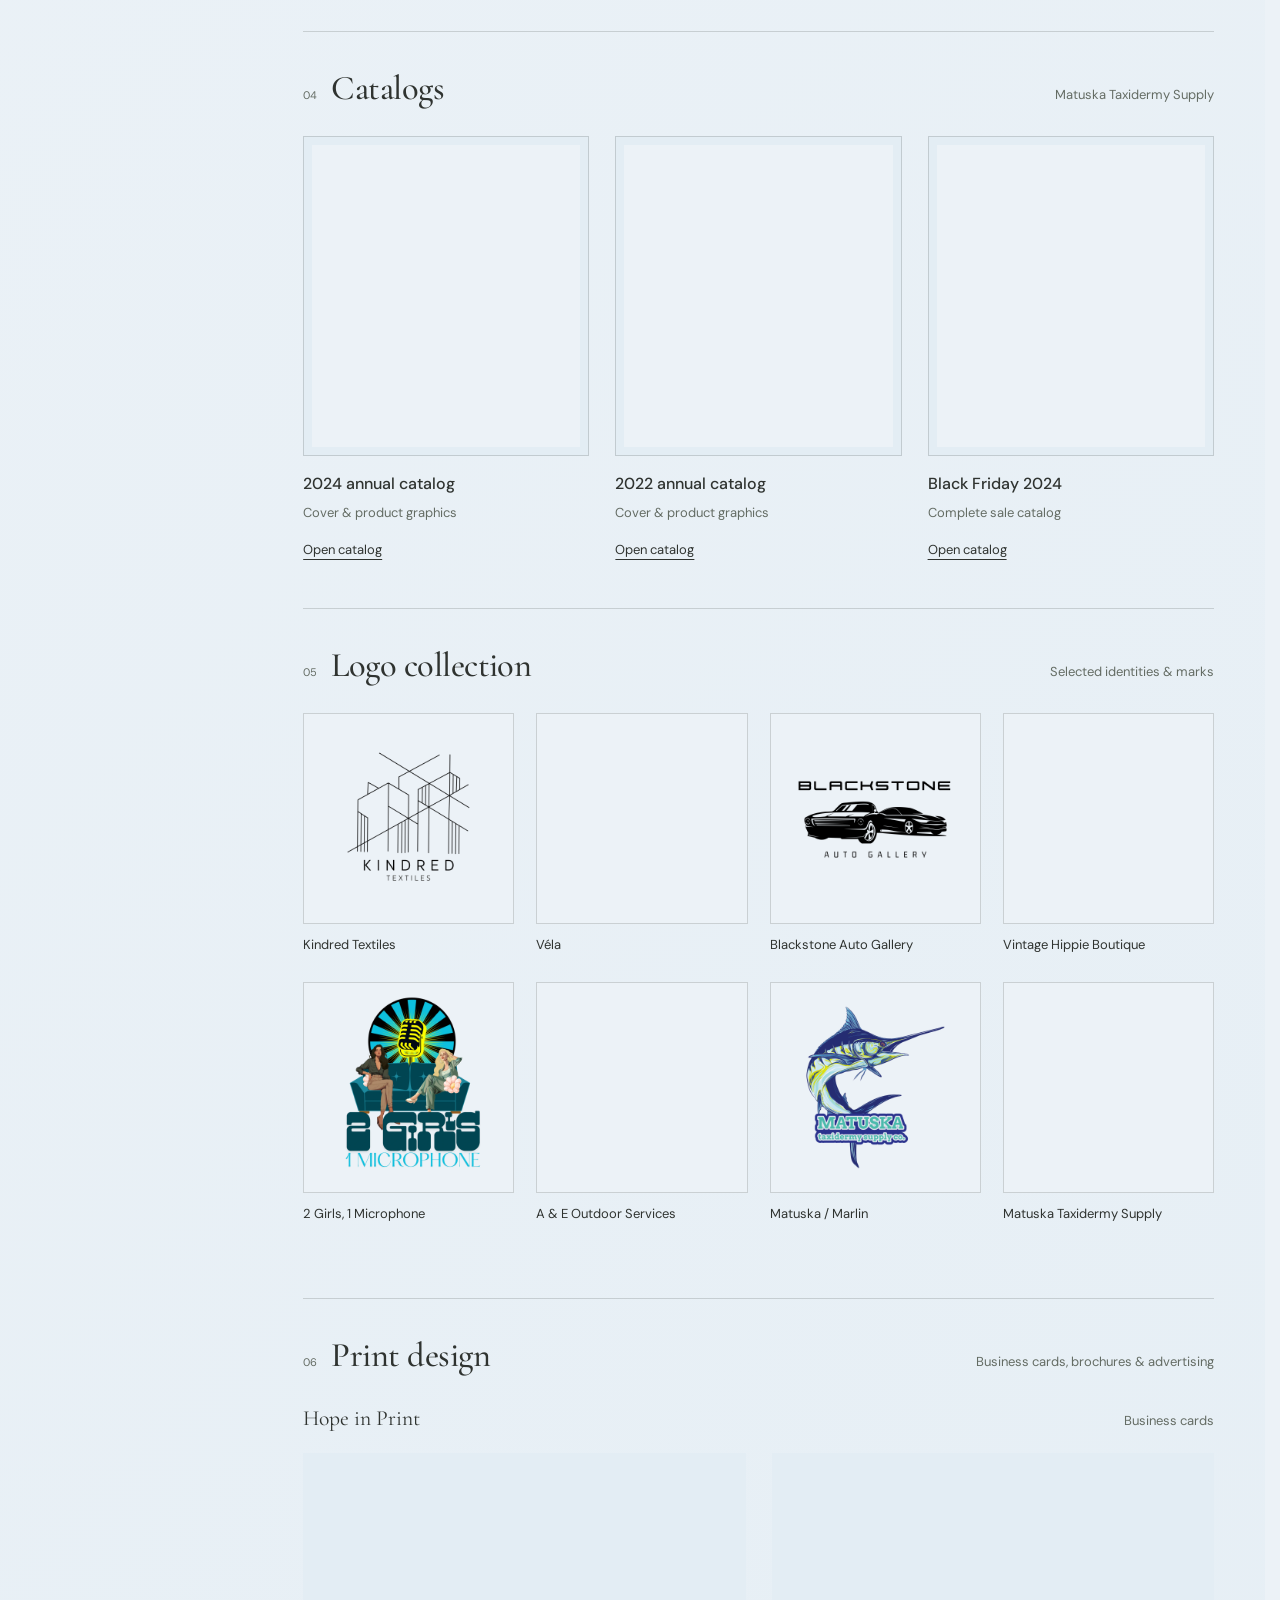
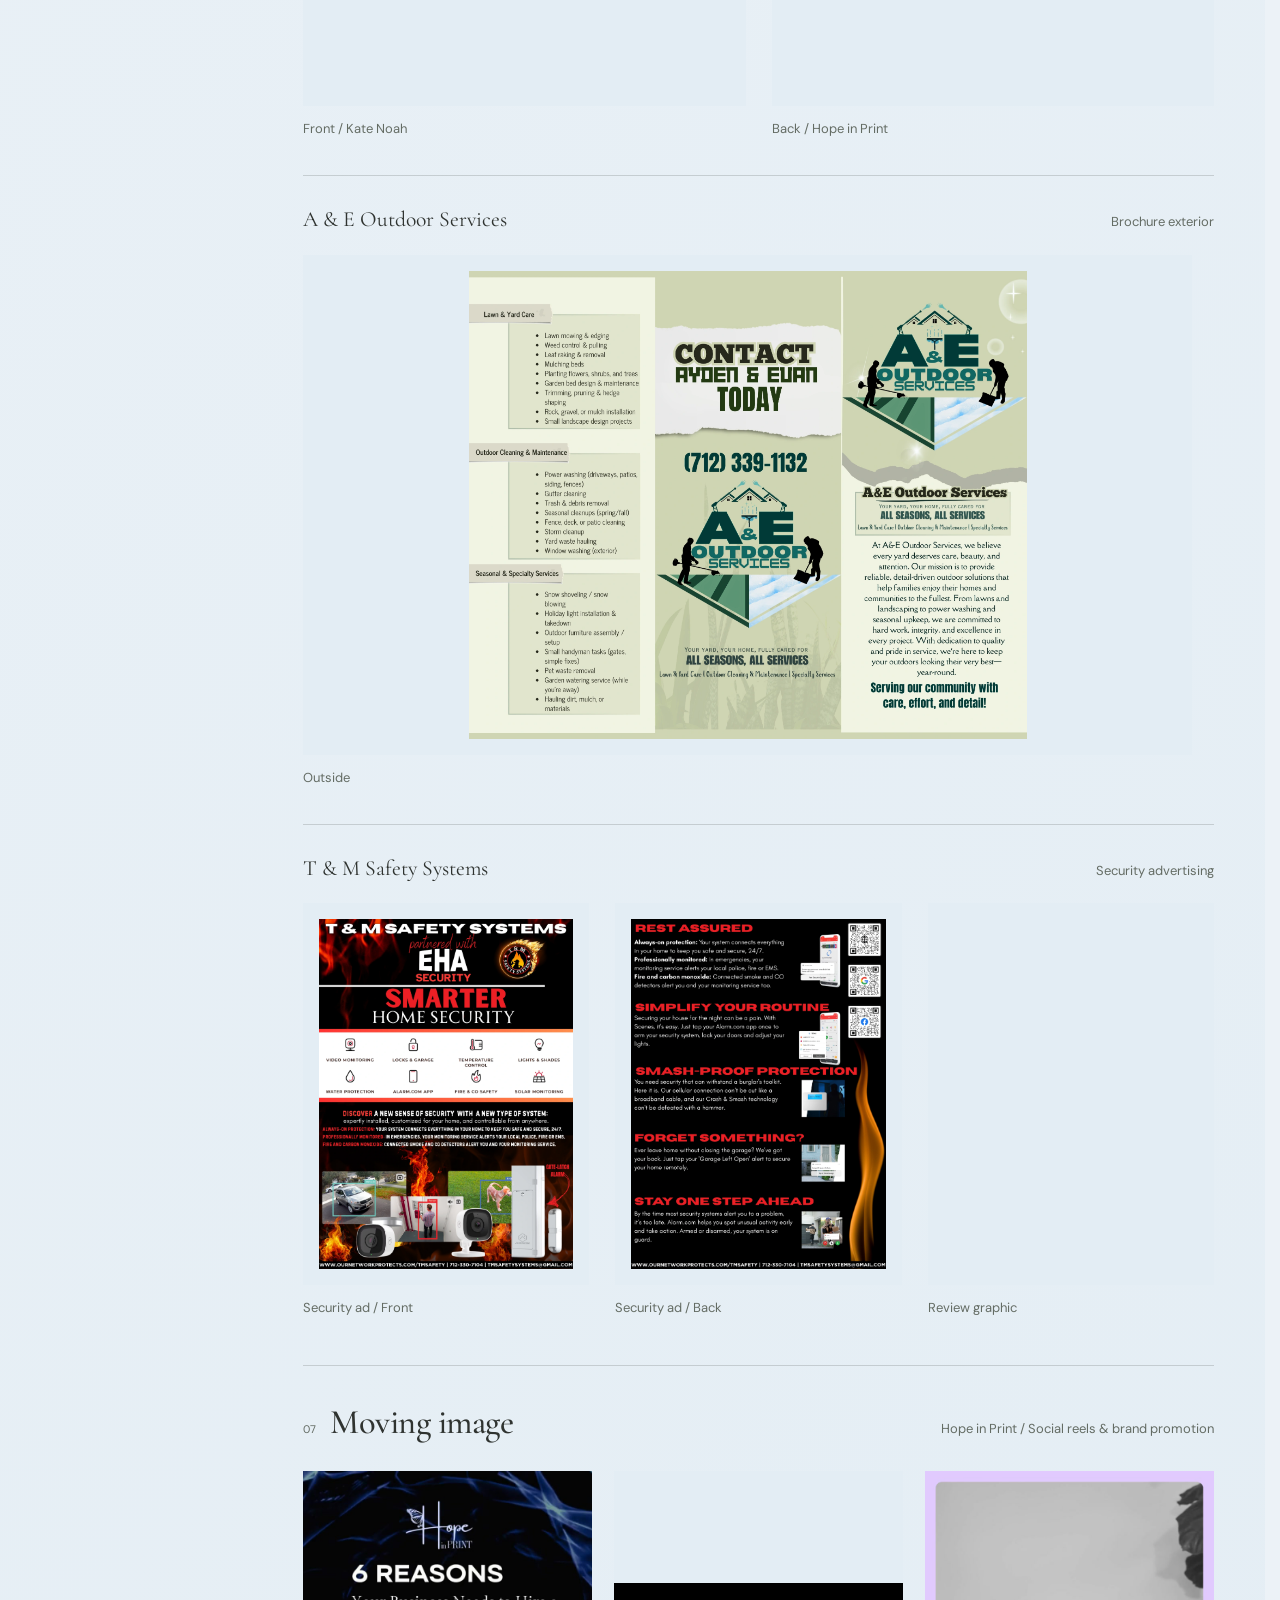
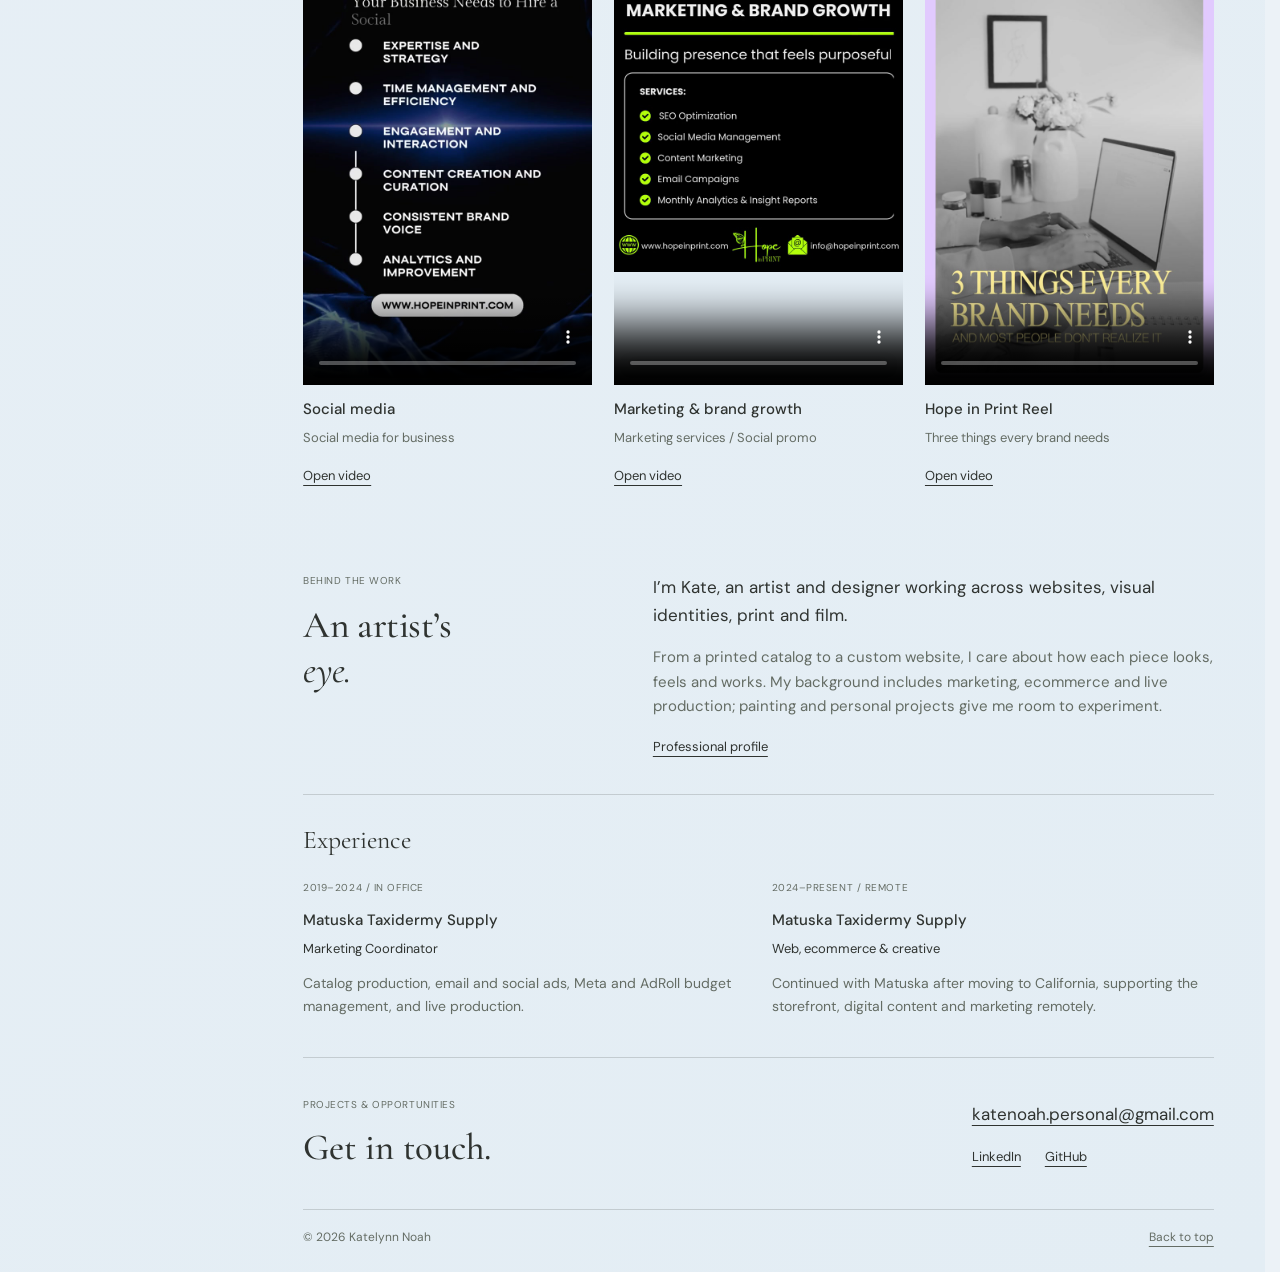
==== commit ed9eaca3: "Lighten powder-blue palette and refine typography with Cormorant Garamond and DM Sans" ====
--- a/index.html
+++ b/index.html
@@ -3,24 +3,27 @@
 <head>
   <meta charset="utf-8">
   <meta name="viewport" content="width=device-width, initial-scale=1">
-  <meta name="theme-color" content="#e7eff5">
+  <meta name="theme-color" content="#ecf2f7">
   <meta name="description" content="Katelynn Noah. Design, development and film. Selected websites, brand identities, catalogs, logos, print and moving image.">
   <meta property="og:title" content="Katelynn Noah — Creative Portfolio">
   <meta property="og:description" content="Selected work in design, development and film.">
   <meta property="og:type" content="website">
   <title>Katelynn Noah — Creative Portfolio</title>
-  <link rel="icon" type="image/svg+xml" href="data:image/svg+xml,%3Csvg%20xmlns%3D%22http%3A//www.w3.org/2000/svg%22%20viewBox%3D%220%200%2064%2064%22%3E%3Crect%20width%3D%2264%22%20height%3D%2264%22%20fill%3D%22%232f3330%22/%3E%3Ctext%20x%3D%2232%22%20y%3D%2245%22%20text-anchor%3D%22middle%22%20font-family%3D%22Georgia%2Cserif%22%20font-size%3D%2243%22%20fill%3D%22%23e7eff5%22%3Ek%3C/text%3E%3C/svg%3E">
+  <link rel="icon" type="image/svg+xml" href="data:image/svg+xml,%3Csvg%20xmlns%3D%22http%3A//www.w3.org/2000/svg%22%20viewBox%3D%220%200%2064%2064%22%3E%3Crect%20width%3D%2264%22%20height%3D%2264%22%20fill%3D%22%232f3330%22/%3E%3Ctext%20x%3D%2232%22%20y%3D%2245%22%20text-anchor%3D%22middle%22%20font-family%3D%22Georgia%2Cserif%22%20font-size%3D%2243%22%20fill%3D%22%23ecf2f7%22%3Ek%3C/text%3E%3C/svg%3E">
+  <link rel="preconnect" href="https://fonts.googleapis.com">
+  <link rel="preconnect" href="https://fonts.gstatic.com" crossorigin>
+  <link href="https://fonts.googleapis.com/css2?family=Cormorant+Garamond:ital,wght@0,400;0,500;0,600;1,400;1,500&amp;family=DM+Sans:wght@400;500;600&amp;display=swap" rel="stylesheet">
   <style>
 /* A quiet powder-blue palette with a subtle page gradient. */
 :root {
-  --cream: #e7eff5;
-  --sage: #dce8f1;
+  --cream: #ecf2f7;
+  --sage: #e3edf4;
   --ink: #2f3330;
   --muted: #646c64;
   --line: rgb(47 51 48 / .18);
   --rail-width: 252px;
-  --serif: Georgia, 'Times New Roman', serif;
-  --sans: 'Helvetica Neue', Helvetica, Arial, sans-serif;
+  --serif: 'Cormorant Garamond', Georgia, 'Times New Roman', serif;
+  --sans: 'DM Sans', 'Helvetica Neue', Helvetica, Arial, sans-serif;
   font-family: var(--sans);
   font-size: 16px;
   color: var(--ink);
@@ -46,7 +49,7 @@
   border-right: 1px solid var(--line);
 }
 .identity { display: block; text-decoration: none; }
-.identity h1 { font: 400 2.7rem/1.08 var(--serif); letter-spacing: -.045em; }
+.identity h1 { font: 500 2.95rem/1.02 var(--serif); letter-spacing: -.025em; }
 .role { margin-top: 20px; display: flex; flex-direction: column; font-size: .875rem; line-height: 1.8; color: var(--muted); }
 .rail-nav { margin-top: 43px; }
 .rail-nav a {
@@ -62,7 +65,7 @@
 .portfolio-page { margin-left: var(--rail-width); padding-inline: clamp(28px,4vw,68px); max-width: 1510px; }
 .page-header { display: flex; align-items: center; justify-content: space-between; gap: 28px; min-height: 139px; border-bottom: 1px solid var(--line); }
 .page-header > div > p:not(.page-title) { font-size: .6875rem; text-transform: uppercase; letter-spacing: .13em; color: var(--muted); }
-.page-header .page-title { font: 400 2.5rem/1.15 var(--serif); letter-spacing: -.035em; margin-top: 9px; }
+.page-header .page-title { font: 500 2.75rem/1.1 var(--serif); letter-spacing: -.025em; margin-top: 9px; }
 .page-header nav { display: flex; gap: 27px; font-size: .8125rem; }
 .mobile-index { display: none; }
 .gallery-section { padding-block: 36px 47px; }
@@ -70,7 +73,7 @@
 .section-heading { display: flex; justify-content: space-between; align-items: baseline; gap: 25px; margin-bottom: 27px; }
 .section-title { display: flex; gap: 14px; align-items: baseline; }
 .section-number { color: var(--muted); font-size: .6875rem; font-variant-numeric: tabular-nums; }
-h2 { font: 400 1.95rem/1.2 var(--serif); letter-spacing: -.025em; }
+h2 { font: 500 2.15rem/1.2 var(--serif); letter-spacing: -.015em; }
 .section-heading > p { font-size: .8125rem; color: var(--muted); text-align: right; }
 .art { display: block; position: relative; overflow: hidden; text-decoration: none; }
 .art img { width: 100%; height: 100%; object-fit: contain; }
@@ -204,7 +207,7 @@
   .rail-contact { margin: 0; font-size: .8125rem; }
   .portfolio-page { margin-left: 0; padding-inline: 32px; }
   .page-header { min-height: 105px; }
-  .page-header .page-title { font-size: 2.1rem; }
+  .page-header .page-title { font-size: 2.35rem; }
   .mobile-index { display: flex; position: sticky; top: 0; z-index: 20; justify-content: center; flex-wrap: wrap; gap: 0 24px; padding-block: 12px; border-bottom: 1px solid var(--line); background: var(--cream); }
   .mobile-index a { padding-block: 4px; font-size: .8125rem; text-decoration: none; }
   .mobile-index a[aria-current] { text-decoration: underline; }
@@ -239,7 +242,7 @@
   .rail-contact { display: inline-block; margin-top: 16px; }
   .portfolio-page { padding-inline: 20px; }
   .page-header { min-height: 102px; gap: 20px; }
-  .page-header .page-title { font-size: 1.9rem; }
+  .page-header .page-title { font-size: 2.1rem; }
   .page-header nav { gap: 17px; font-size: .75rem; }
   .mobile-index { column-gap: 18px; padding-block: 10px; }
   .mobile-index a { font-size: .75rem; }
@@ -315,7 +318,7 @@
 .skills-heading h2 { font: 500 .6875rem/1.4 var(--sans); letter-spacing: .12em; text-transform: uppercase; color: var(--muted); }
 .skills-grid { display: grid; grid-template-columns: repeat(4, minmax(0, 1fr)); gap: 24px; margin-top: 16px; align-items: start; }
 .skill { min-width: 0; }
-.skill h3 { font: 400 1.075rem/1.35 var(--serif); letter-spacing: -.015em; }
+.skill h3 { font: 600 1.15rem/1.3 var(--serif); letter-spacing: 0; }
 .skill .tools { margin-top: 9px; font: 400 .75rem/1.75 var(--sans); color: var(--muted); }
 @media (min-width: 1101px) {
   .portfolio-rail { padding-top: 32px; padding-bottom: 22px; }
@@ -328,7 +331,7 @@
 @media (max-width: 700px) {
   .skills-grid { grid-template-columns: repeat(2, minmax(0, 1fr)); gap: 22px 20px; }
   .skills-section { padding-block: 22px 25px; }
-  .skill h3 { font-size: 1rem; }
+  .skill h3 { font-size: 1.1rem; }
 }
 @media (max-width: 380px) {
   .skills-grid { column-gap: 14px; }
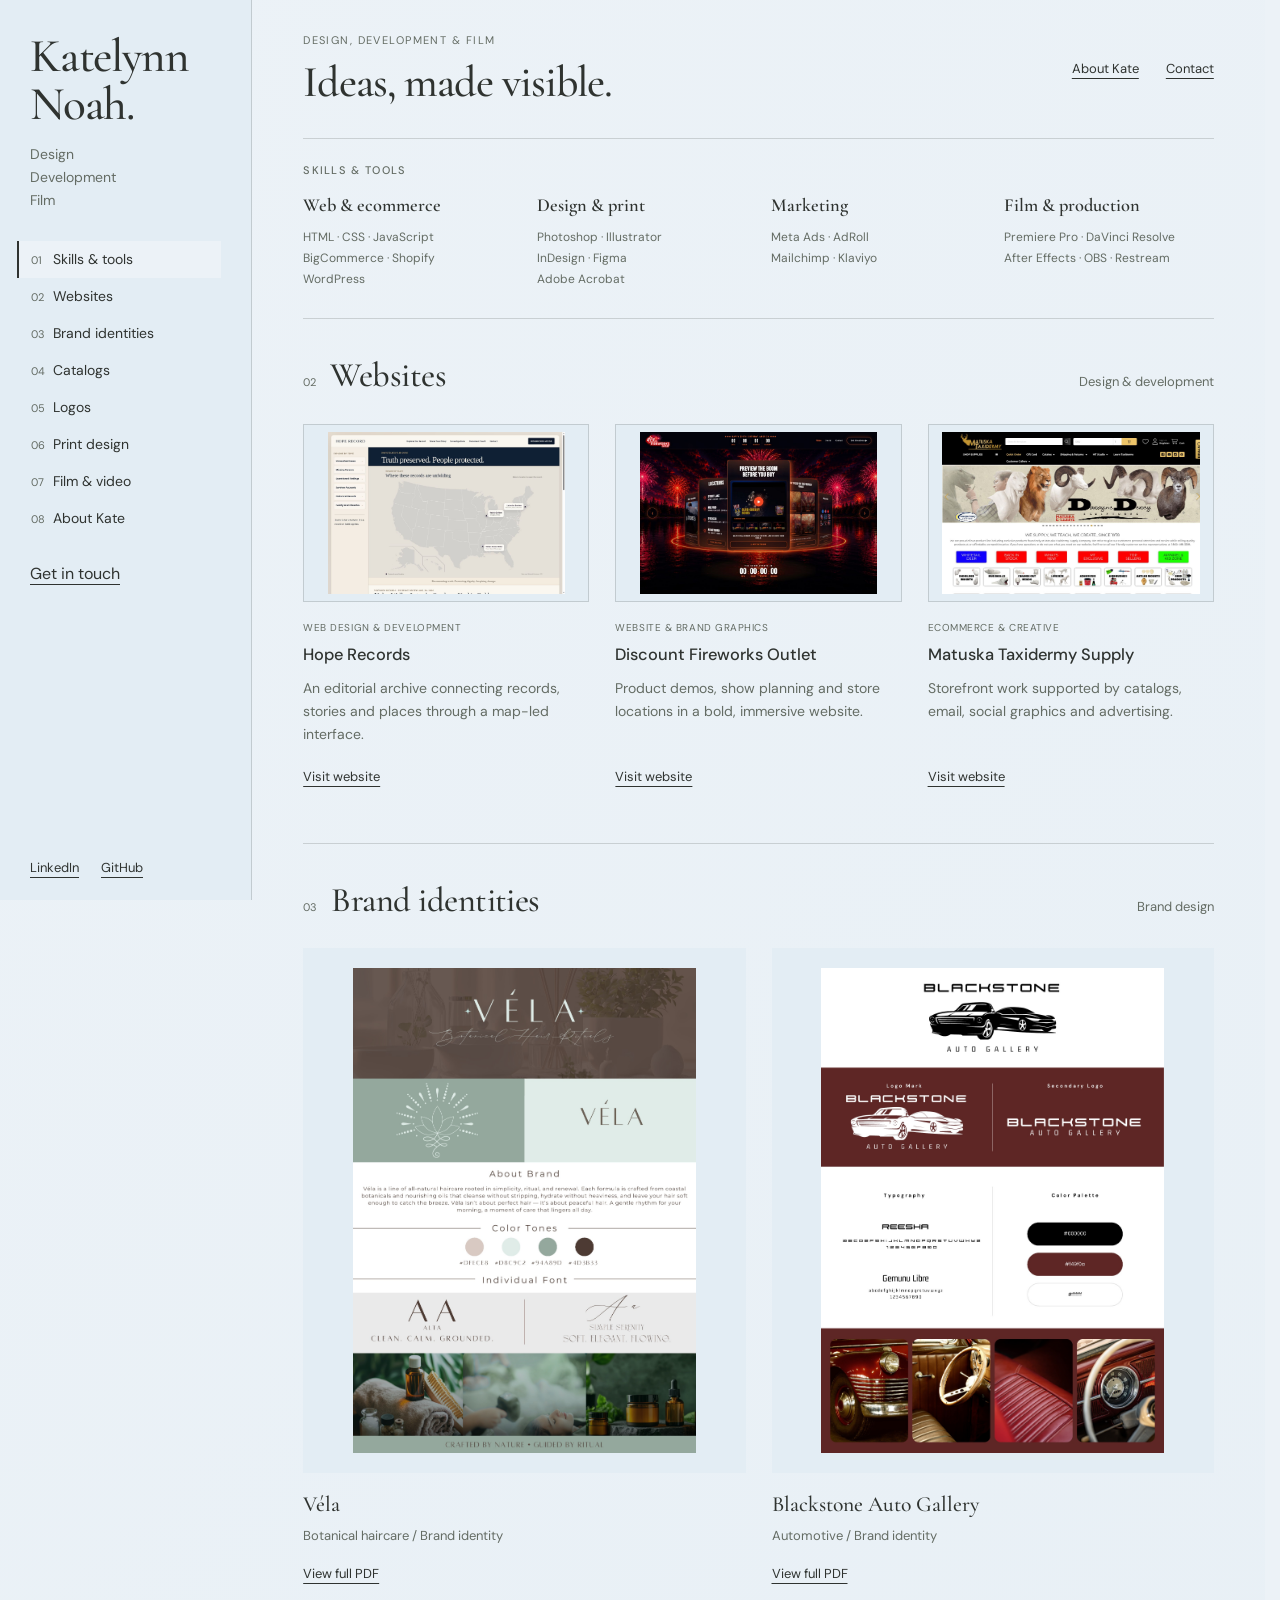
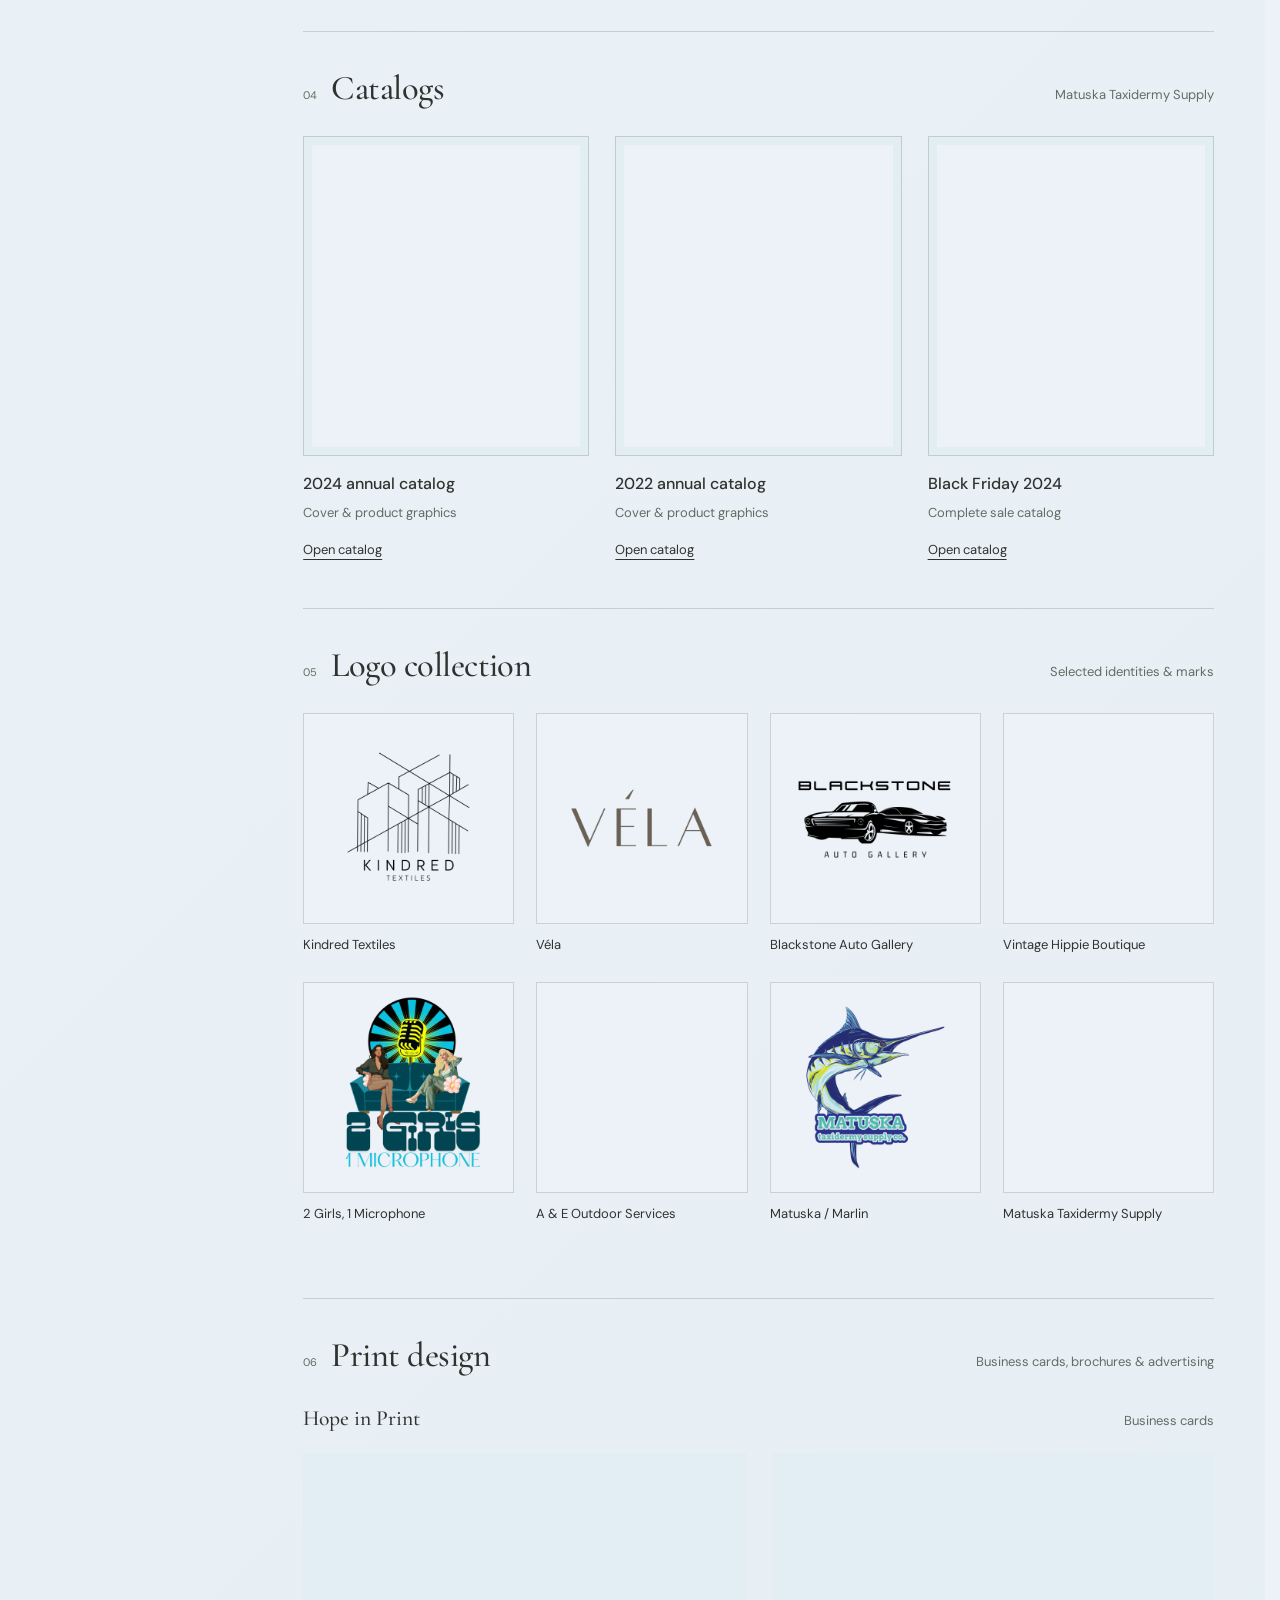
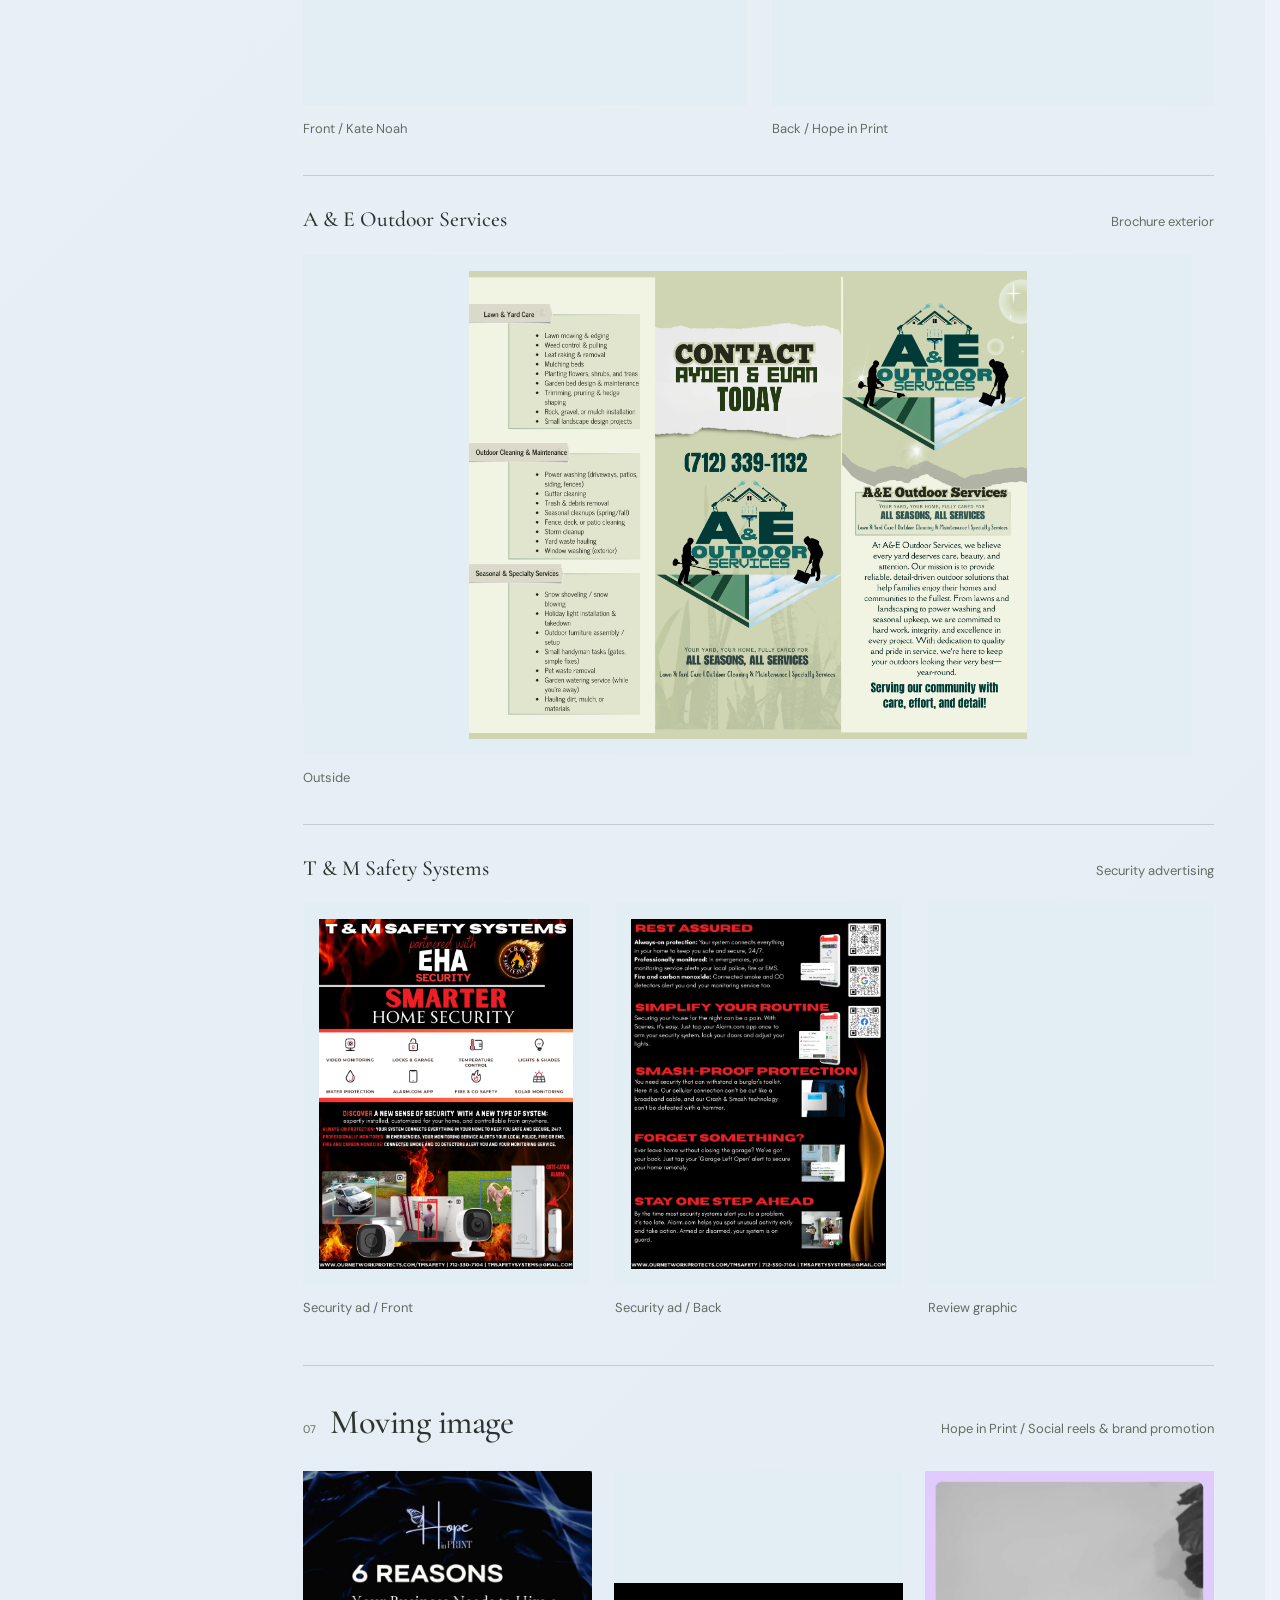
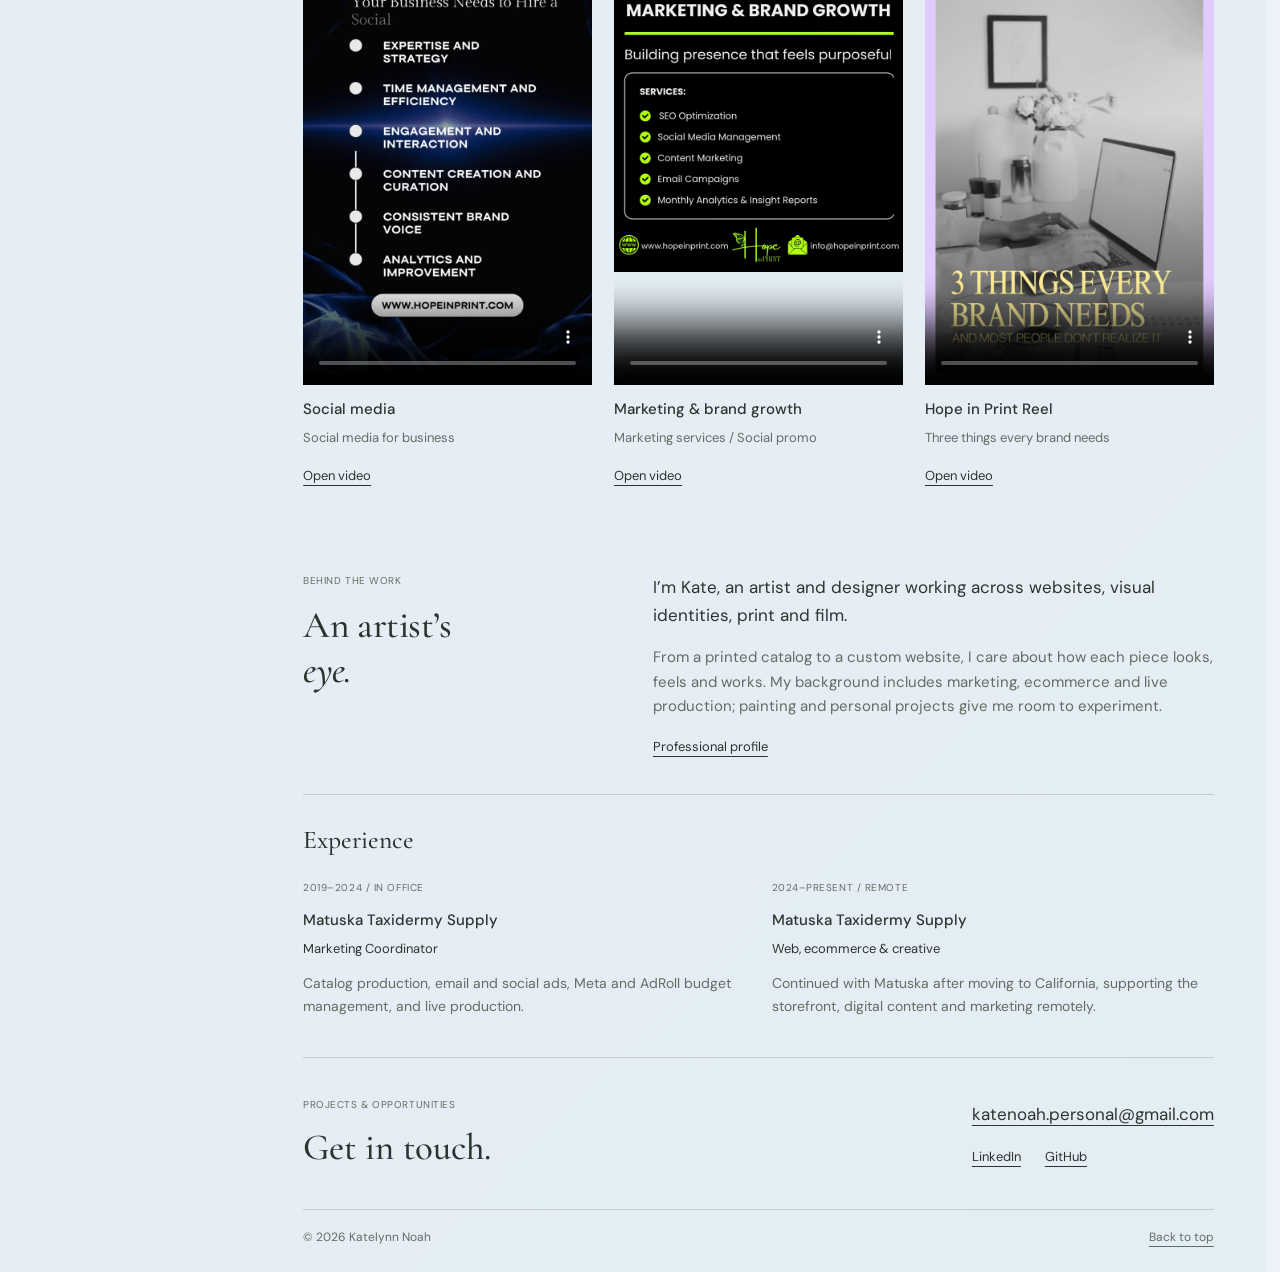
==== commit d44e571c: "Bundle portfolio fonts locally with licenses for reliable typography" ====
--- a/index.html
+++ b/index.html
@@ -10,10 +10,13 @@
   <meta property="og:type" content="website">
   <title>Katelynn Noah — Creative Portfolio</title>
   <link rel="icon" type="image/svg+xml" href="data:image/svg+xml,%3Csvg%20xmlns%3D%22http%3A//www.w3.org/2000/svg%22%20viewBox%3D%220%200%2064%2064%22%3E%3Crect%20width%3D%2264%22%20height%3D%2264%22%20fill%3D%22%232f3330%22/%3E%3Ctext%20x%3D%2232%22%20y%3D%2245%22%20text-anchor%3D%22middle%22%20font-family%3D%22Georgia%2Cserif%22%20font-size%3D%2243%22%20fill%3D%22%23ecf2f7%22%3Ek%3C/text%3E%3C/svg%3E">
-  <link rel="preconnect" href="https://fonts.googleapis.com">
-  <link rel="preconnect" href="https://fonts.gstatic.com" crossorigin>
-  <link href="https://fonts.googleapis.com/css2?family=Cormorant+Garamond:ital,wght@0,400;0,500;0,600;1,400;1,500&amp;family=DM+Sans:wght@400;500;600&amp;display=swap" rel="stylesheet">
+  <link rel="preload" href="assets/fonts/cormorant-medium.woff" as="font" type="font/woff" crossorigin>
+  <link rel="preload" href="assets/fonts/dm-sans.woff" as="font" type="font/woff" crossorigin>
   <style>
+@font-face { font-family: 'Cormorant Garamond'; src: url('assets/fonts/cormorant-medium.woff') format('woff'); font-style: normal; font-weight: 400 500; font-display: swap; }
+@font-face { font-family: 'Cormorant Garamond'; src: url('assets/fonts/cormorant-semibold.woff') format('woff'); font-style: normal; font-weight: 600; font-display: swap; }
+@font-face { font-family: 'Cormorant Garamond'; src: url('assets/fonts/cormorant-italic.woff') format('woff'); font-style: italic; font-weight: 400 500; font-display: swap; }
+@font-face { font-family: 'DM Sans'; src: url('assets/fonts/dm-sans.woff') format('woff'); font-style: normal; font-weight: 100 1000; font-display: swap; }
 /* A quiet powder-blue palette with a subtle page gradient. */
 :root {
   --cream: #ecf2f7;
